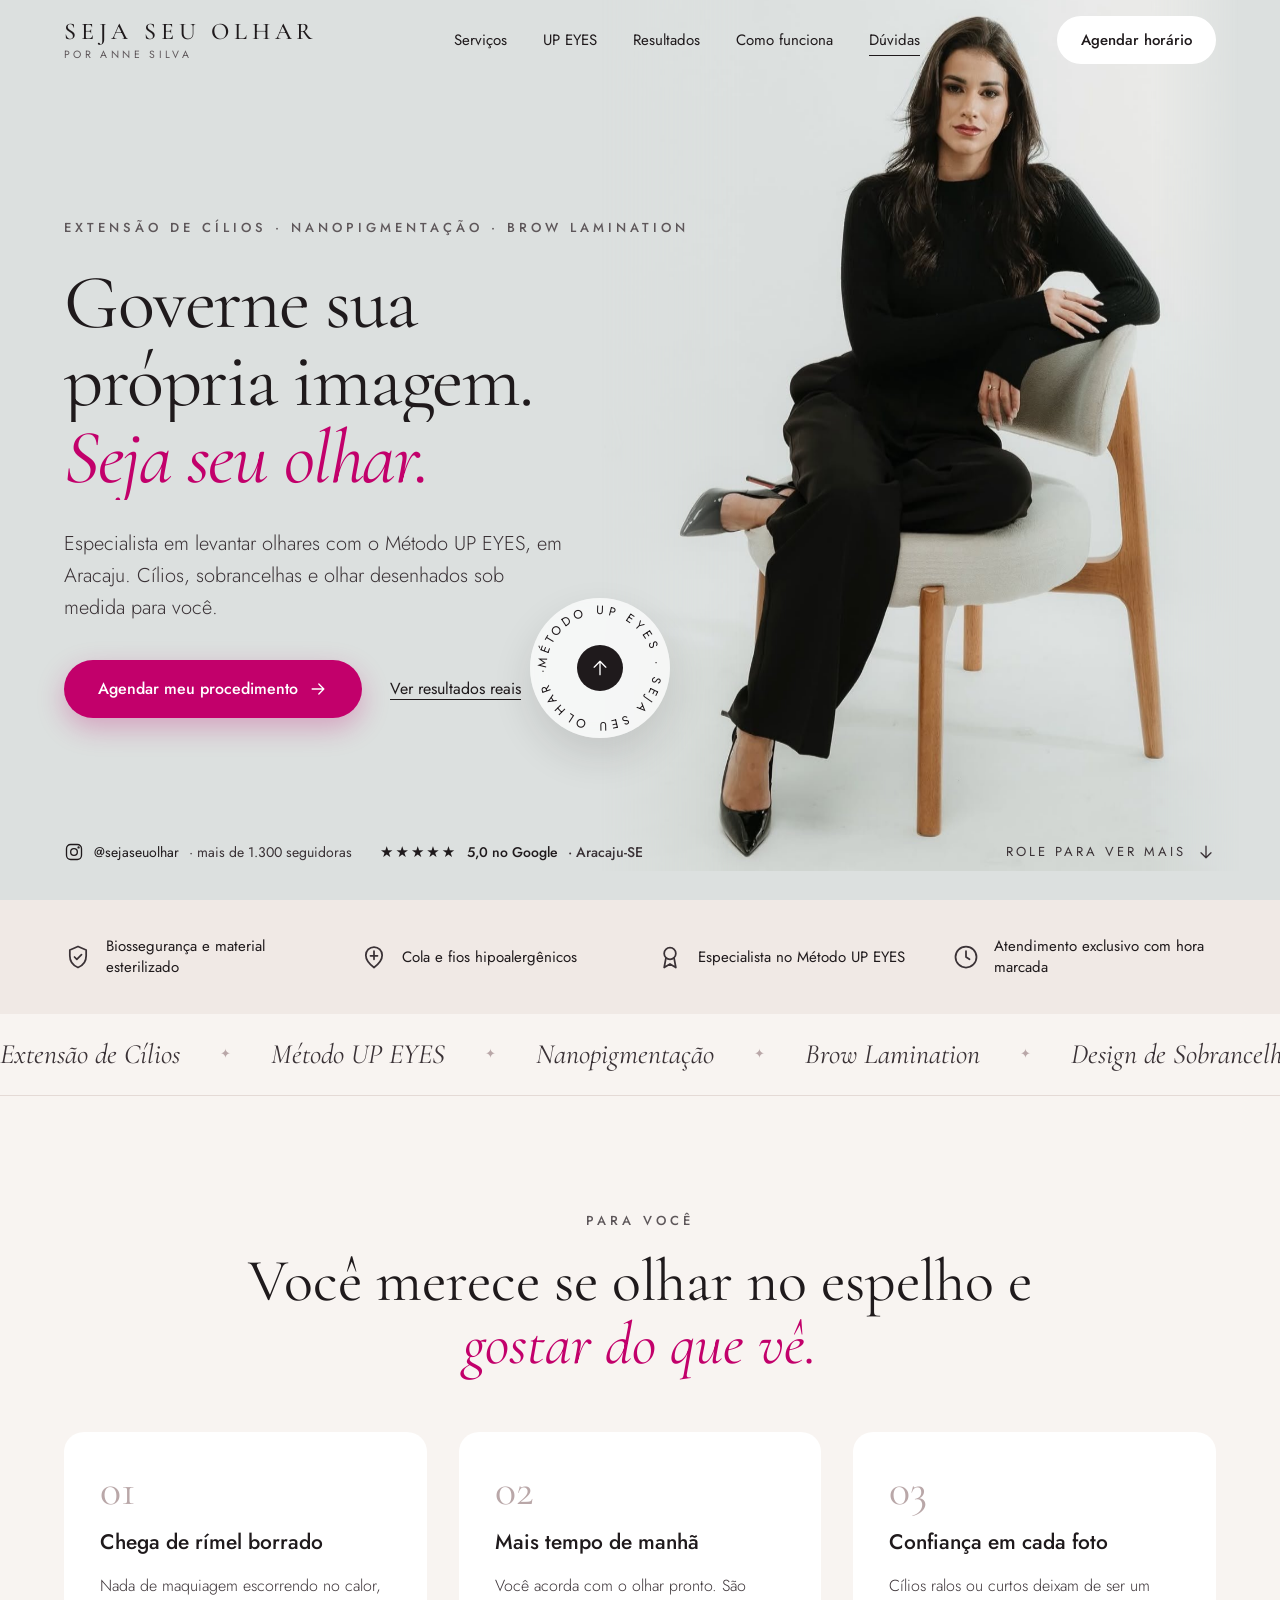
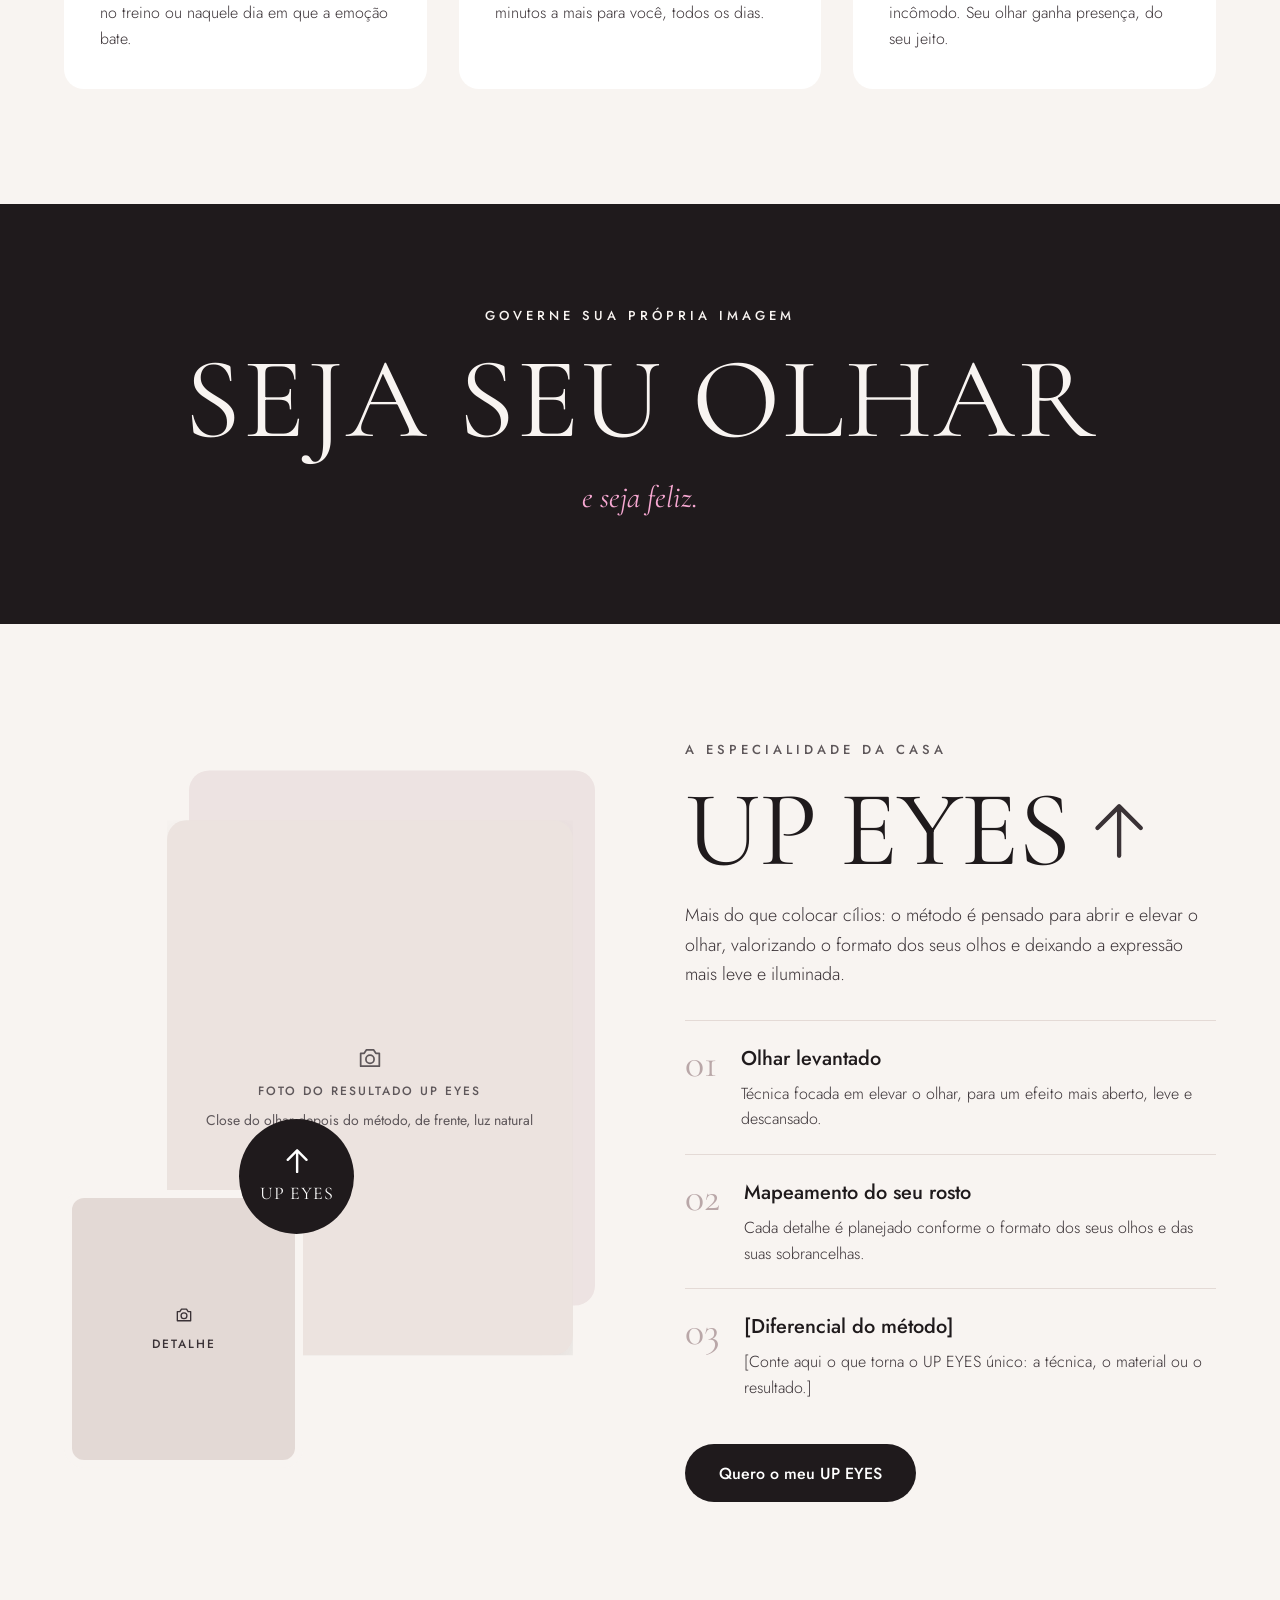
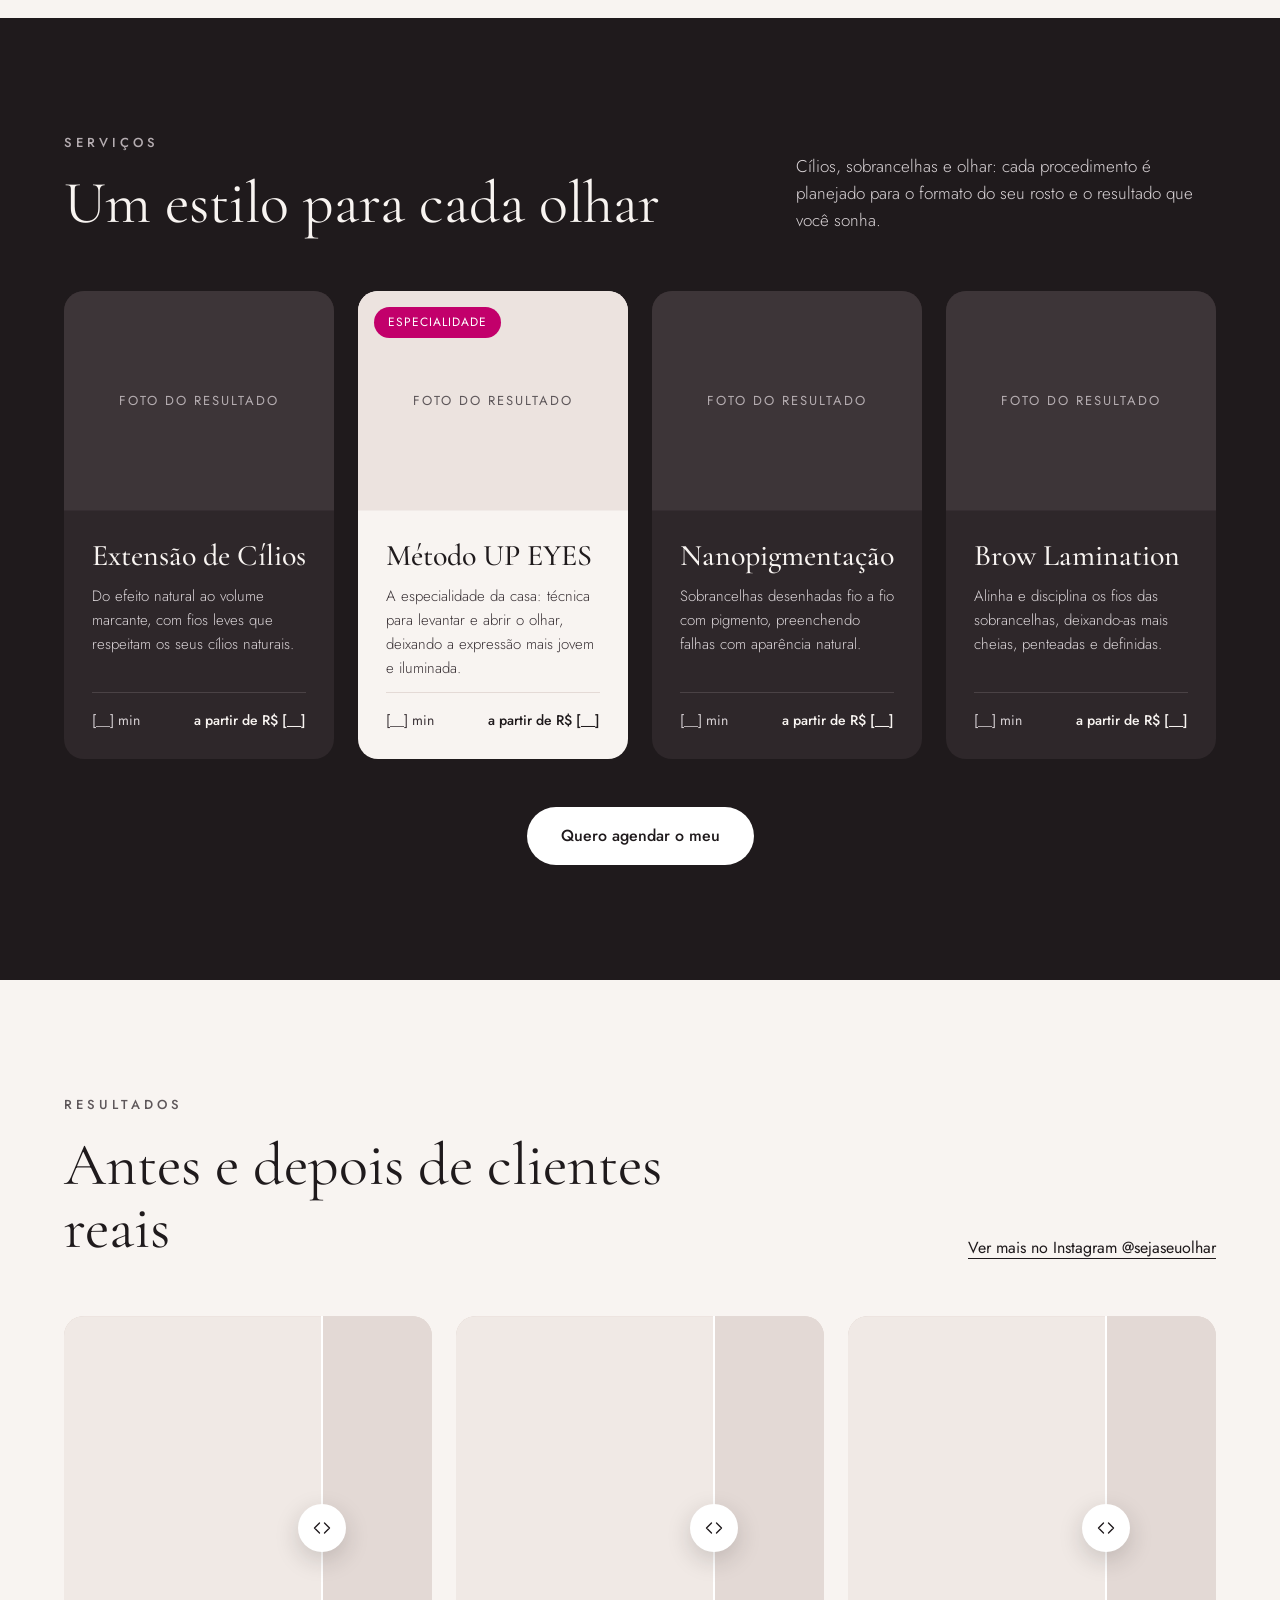
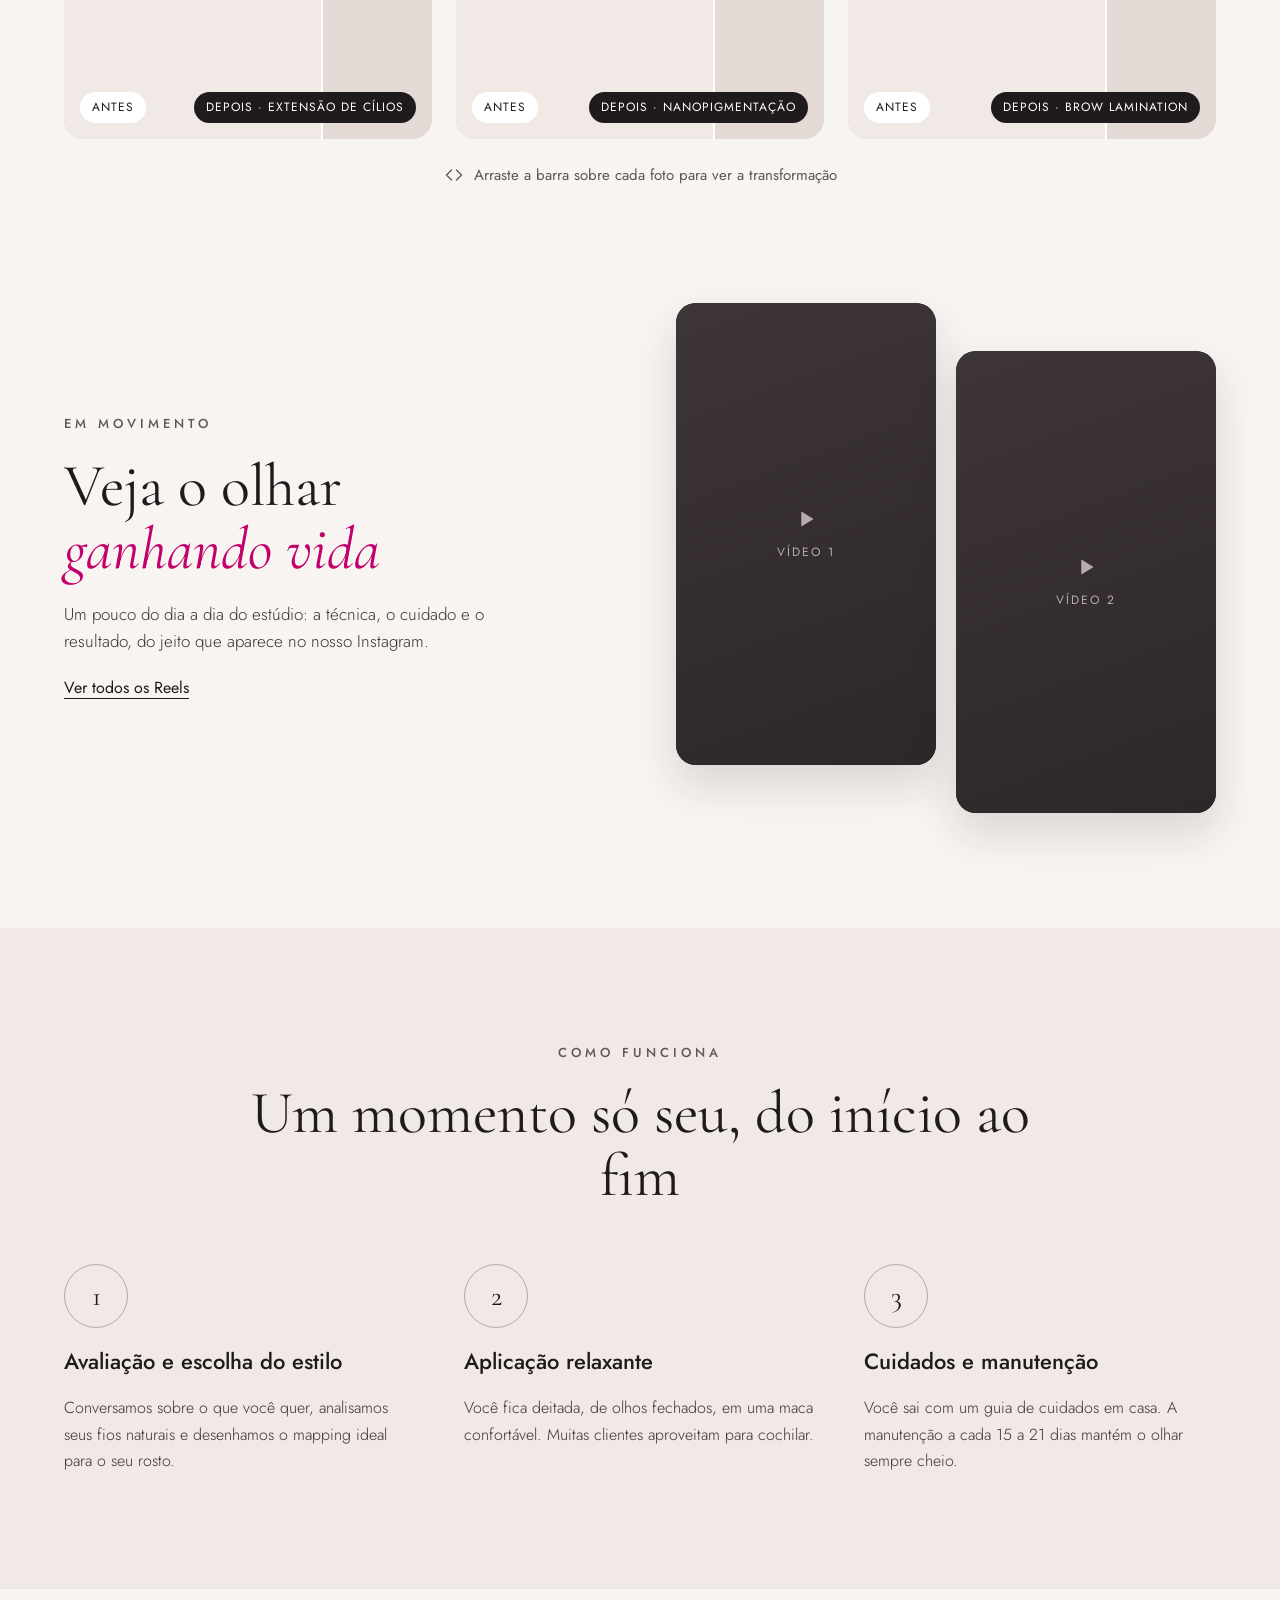
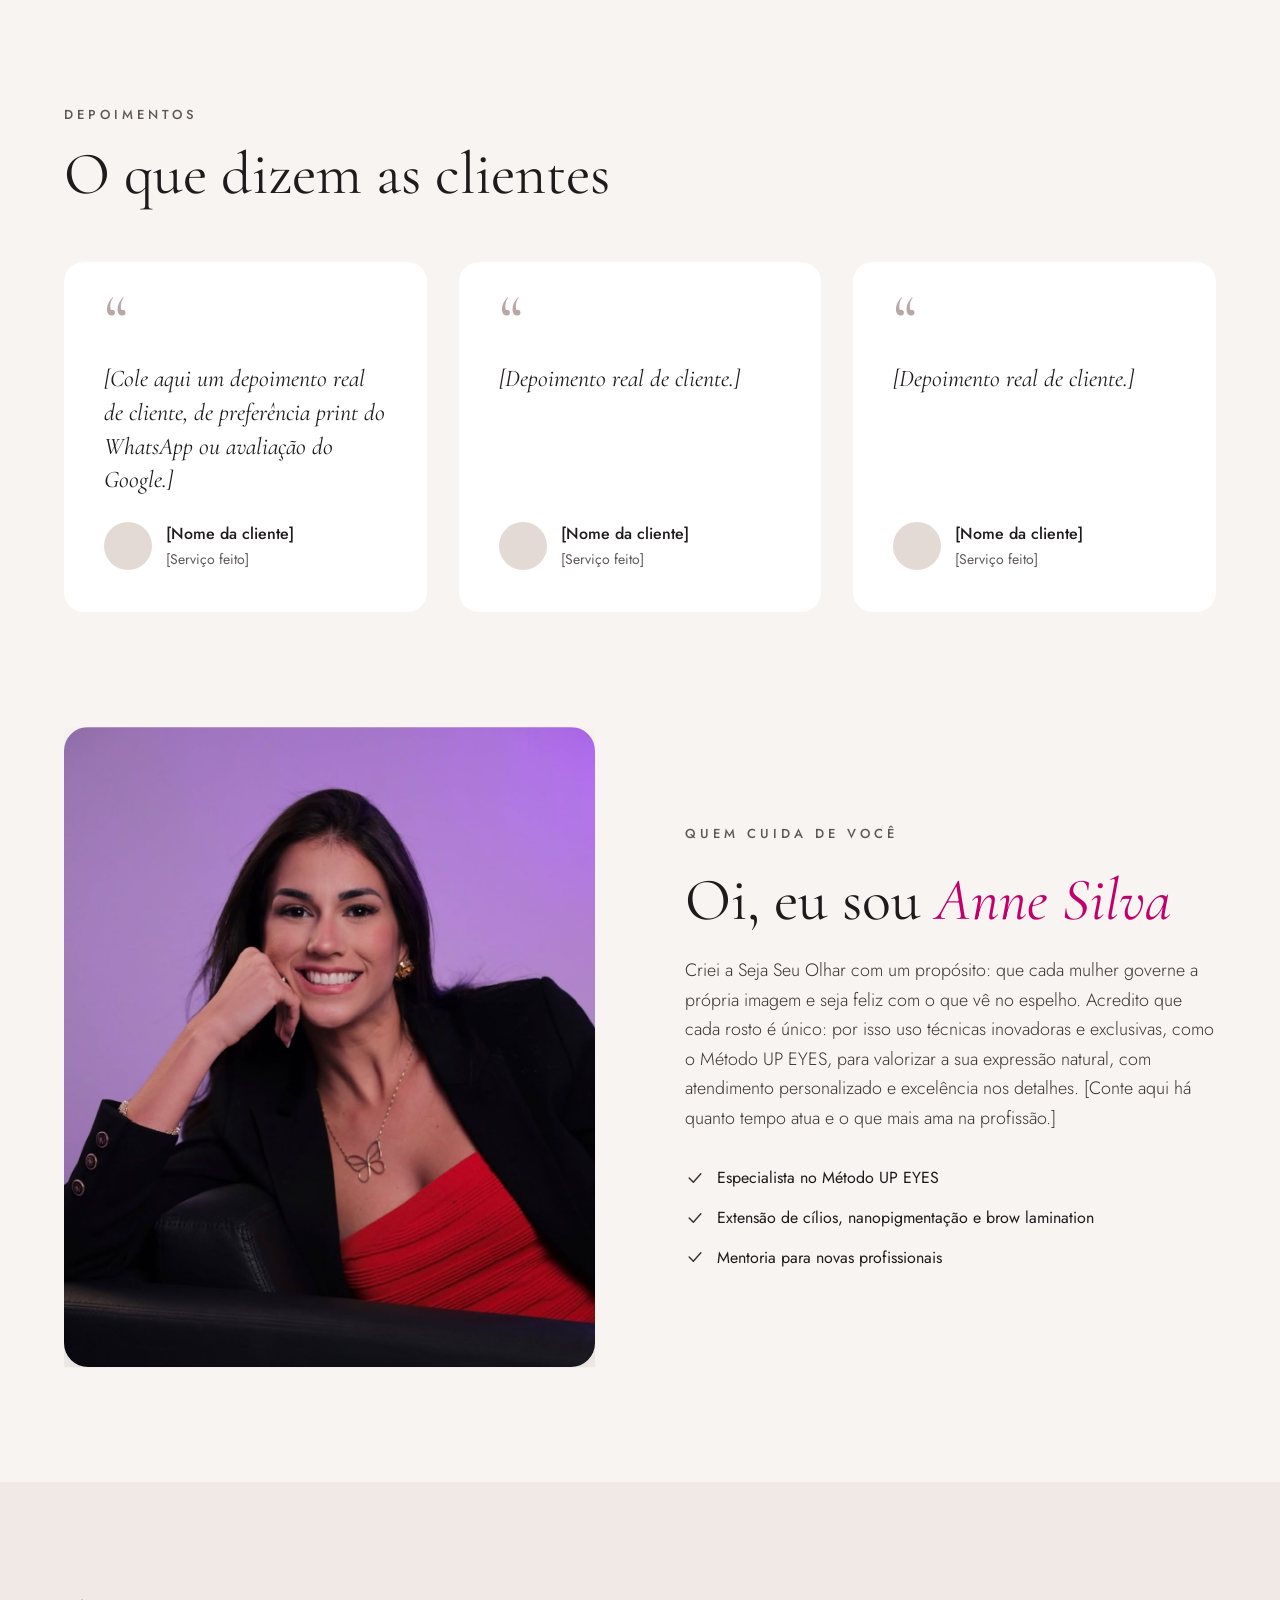
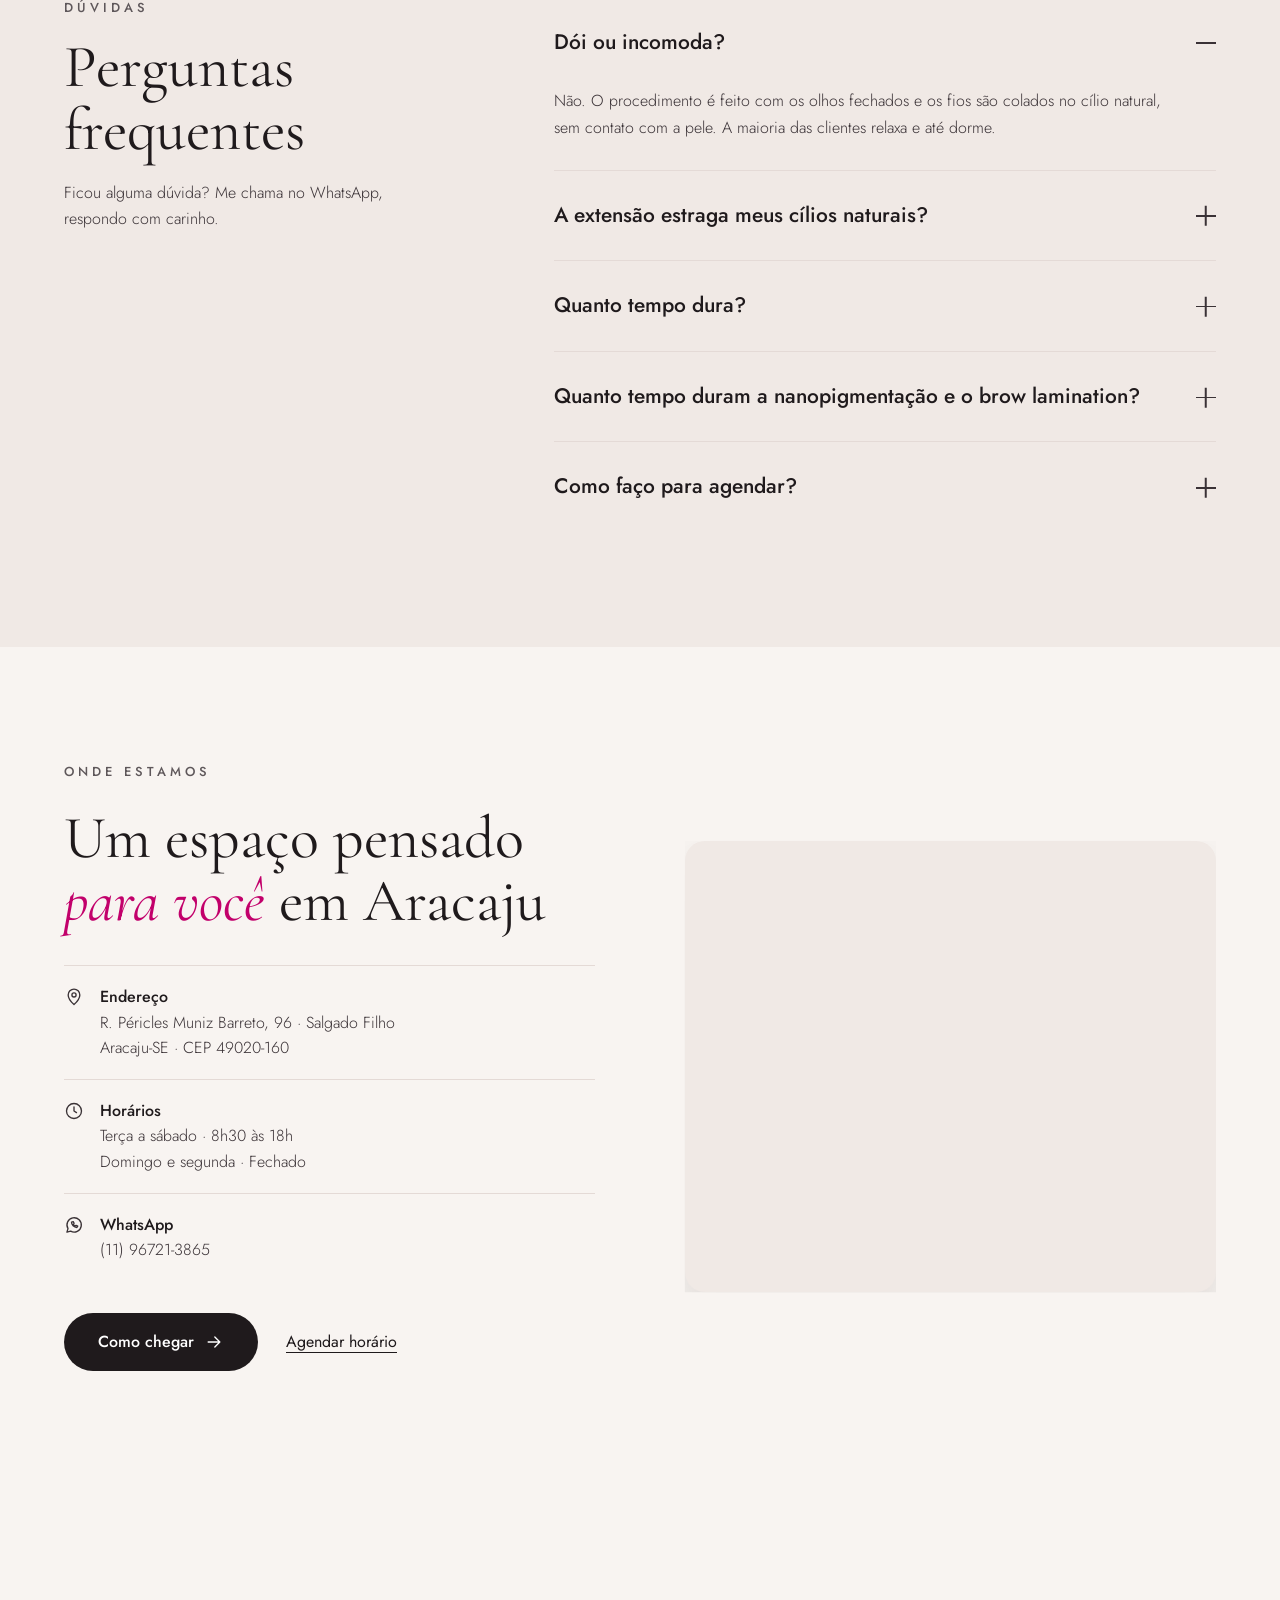
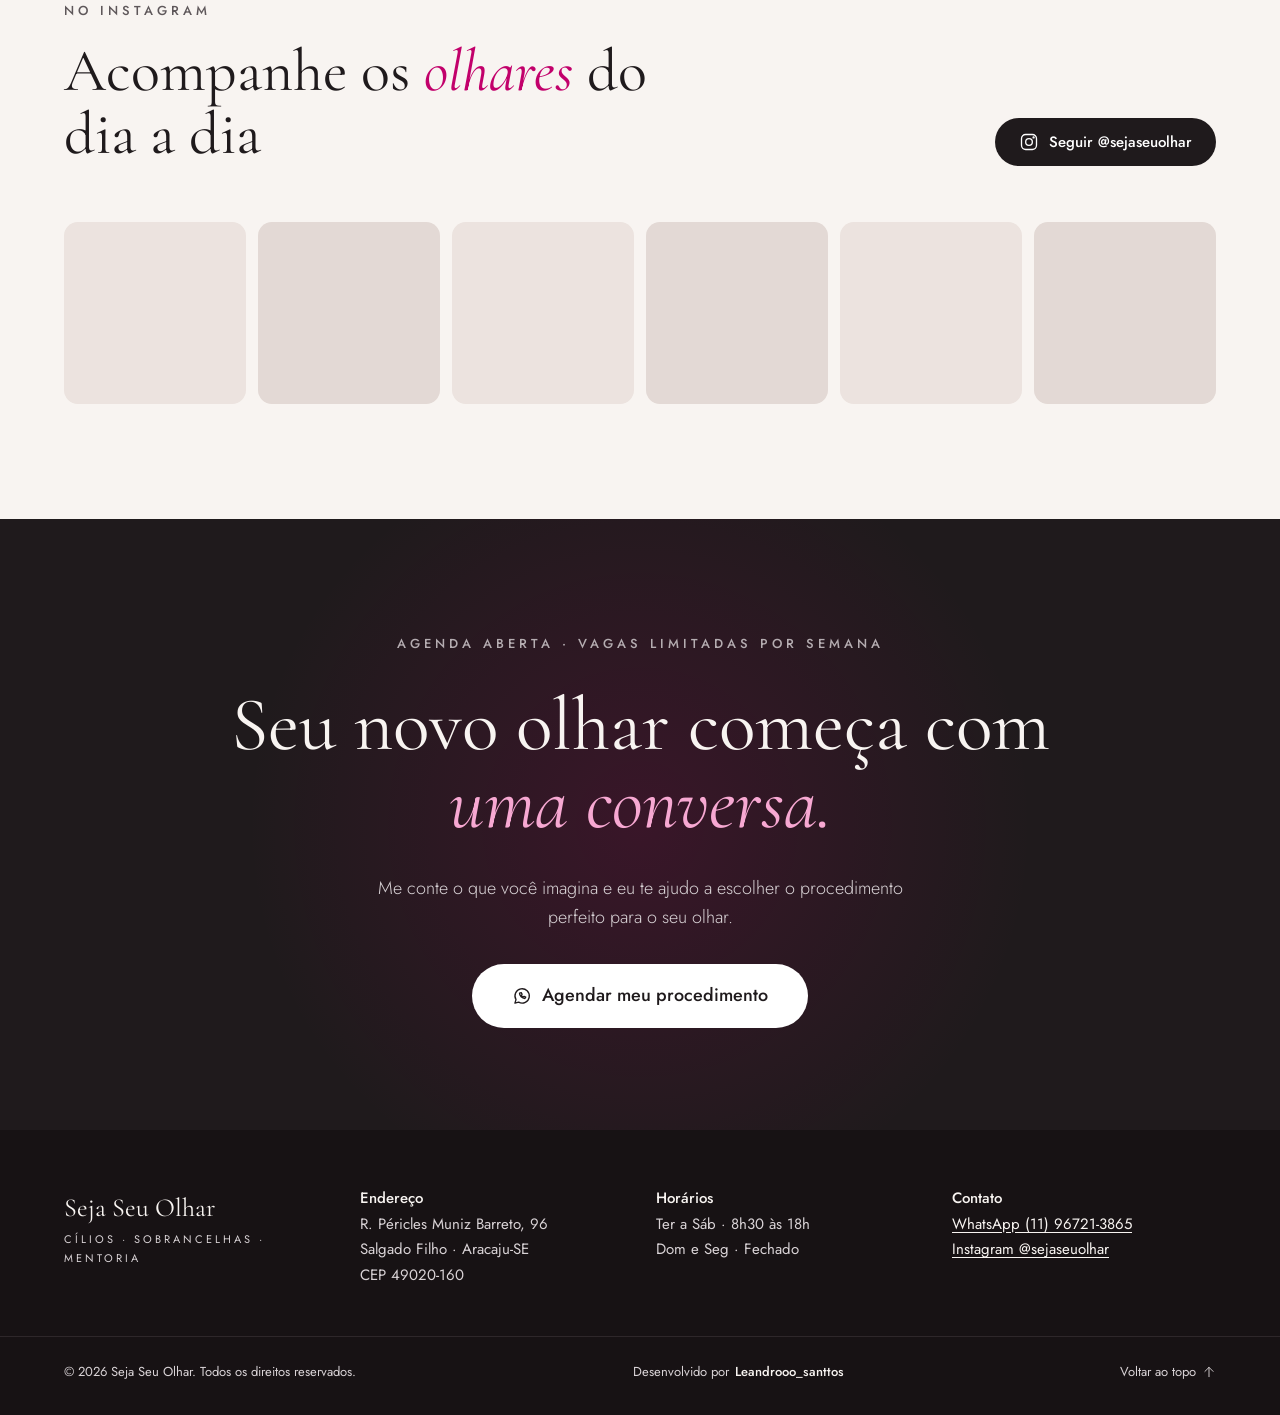
==== index.html @ 84dd2516 "fix(cache): versiona CSS e JS para os navegadores baixarem os arquivos novos" ====
<!doctype html>
<html lang="pt-BR" class="no-js">
<head>
  <meta charset="utf-8">
  <meta name="viewport" content="width=device-width, initial-scale=1">
  <title>Seja Seu Olhar · Extensão de Cílios, Nanopigmentação e Brow Lamination em Aracaju</title>
  <meta name="description" content="Especialista em realçar o olhar em Aracaju-SE: extensão de cílios, nanopigmentação, design de sobrancelhas e brow lamination com o Método UP EYES. Nota 5,0 no Google. Agende seu horário!">
  <meta name="theme-color" content="#1F1A1C">

  <!-- Compartilhamento (WhatsApp, Instagram, Facebook)
       IMPORTANTE: se o site mudar de endereço (ex.: domínio próprio), troque o endereço
       do site nas 3 linhas marcadas com (URL). Sem o endereço completo a imagem não aparece. -->
  <link rel="canonical" href="https://leandrosanttosdev-tech.github.io/sejaseuolhar/"> <!-- (URL) -->
  <meta property="og:url" content="https://leandrosanttosdev-tech.github.io/sejaseuolhar/"> <!-- (URL) -->
  <meta property="og:image" content="https://leandrosanttosdev-tech.github.io/sejaseuolhar/img/compartilhar.jpg"> <!-- (URL) -->
  <meta property="og:type" content="website">
  <meta property="og:locale" content="pt_BR">
  <meta property="og:site_name" content="Seja Seu Olhar">
  <meta property="og:title" content="Seja Seu Olhar · Cílios, Nanopigmentação e Brow Lamination em Aracaju">
  <meta property="og:description" content="Especialista em levantar olhares com o Método UP EYES. Nota 5,0 no Google. Agende pelo WhatsApp.">
  <meta property="og:image:width" content="1200">
  <meta property="og:image:height" content="630">
  <meta property="og:image:type" content="image/jpeg">
  <meta property="og:image:alt" content="Seja Seu Olhar: Governe sua própria imagem. Seja seu olhar.">
  <meta name="twitter:card" content="summary_large_image">

  <link rel="icon" type="image/svg+xml" href="img/favicon.svg">
  <link rel="apple-touch-icon" href="img/icone-celular.png">
  <meta name="apple-mobile-web-app-title" content="Seja Seu Olhar">
  <link rel="preconnect" href="https://fonts.googleapis.com">
  <link rel="preconnect" href="https://fonts.gstatic.com" crossorigin>
  <link href="https://fonts.googleapis.com/css2?family=Cormorant+Garamond:ital,wght@0,400;0,500;1,400;1,500&family=Jost:wght@300;400;500&display=swap" rel="stylesheet">
  <link rel="stylesheet" href="css/style.css?v=2">

  <!-- Dados para o Google (aparece melhor nas buscas) -->
  <script type="application/ld+json">
  {
    "@context": "https://schema.org",
    "@type": "BeautySalon",
    "name": "Seja Seu Olhar",
    "description": "Especialista na arte de realçar a beleza do olhar: nanopigmentação, design de sobrancelhas, extensão de cílios e brow lamination com o Método UP EYES.",
    "image": "img/foto-principal.jpg",
    "telephone": "+55 11 96721-3865",
    "address": {
      "@type": "PostalAddress",
      "streetAddress": "R. Péricles Muniz Barreto, 96 - Salgado Filho",
      "addressLocality": "Aracaju",
      "addressRegion": "SE",
      "postalCode": "49020-160",
      "addressCountry": "BR"
    },
    "openingHoursSpecification": [{
      "@type": "OpeningHoursSpecification",
      "dayOfWeek": ["Tuesday", "Wednesday", "Thursday", "Friday", "Saturday"],
      "opens": "08:30",
      "closes": "18:00"
    }],
    "sameAs": ["https://www.instagram.com/sejaseuolhar/"]
  }
  </script>
</head>
<body>

<!-- Ícones reutilizáveis -->
<svg width="0" height="0" style="position:absolute" aria-hidden="true">
  <symbol id="i-arrow-right" viewBox="0 0 24 24"><path d="M5 12h14M13 6l6 6-6 6"/></symbol>
  <symbol id="i-arrow-down" viewBox="0 0 24 24"><path d="M12 5v14M6 13l6 6 6-6"/></symbol>
  <symbol id="i-arrow-up" viewBox="0 0 24 24"><path d="M12 20V4M5 11l7-7 7 7"/></symbol>
  <symbol id="i-play" viewBox="0 0 24 24"><path d="M8 5.5v13l10.5-6.5z"/></symbol>
  <symbol id="i-sound-off" viewBox="0 0 24 24"><path d="M4 9.5h3.5L12 5.5v13l-4.5-4H4z"/><path d="M16 9.5l5 5M21 9.5l-5 5"/></symbol>
  <symbol id="i-sound-on" viewBox="0 0 24 24"><path d="M4 9.5h3.5L12 5.5v13l-4.5-4H4z"/><path d="M16 9a4.5 4.5 0 0 1 0 6M18.5 6.5a8 8 0 0 1 0 11"/></symbol>
  <symbol id="i-arrows-x" viewBox="0 0 24 24"><path d="M9 6l-6 6 6 6M15 6l6 6-6 6"/></symbol>
  <symbol id="i-menu" viewBox="0 0 24 24"><path d="M4 8h16M4 16h16"/></symbol>
  <symbol id="i-close" viewBox="0 0 24 24"><path d="M6 6l12 12M18 6L6 18"/></symbol>
  <symbol id="i-whats" viewBox="0 0 24 24"><path d="M3.5 20.5l1.3-4.2A8.6 8.6 0 1 1 8 19.4z"/><path d="M9 8.5c0 3.5 3 6.5 6.5 6.5l1-1.6-2-1-1 .8a4.5 4.5 0 0 1-2.2-2.2l.8-1-1-2z"/></symbol>
  <symbol id="i-insta" viewBox="0 0 24 24"><rect x="3" y="3" width="18" height="18" rx="5"/><circle cx="12" cy="12" r="4"/><circle cx="17.5" cy="6.5" r=".6"/></symbol>
  <symbol id="i-shield" viewBox="0 0 24 24"><path d="M12 3l7 3v5c0 5-3 8.5-7 10-4-1.5-7-5-7-10V6z"/><path d="M9 12l2 2 4-4"/></symbol>
  <symbol id="i-drop" viewBox="0 0 24 24"><path d="M12 21c4-3 7-6.5 7-10.5A7 7 0 0 0 5 10.5C5 14.5 8 18 12 21z"/><path d="M12 7v7M9 11h6"/></symbol>
  <symbol id="i-medal" viewBox="0 0 24 24"><circle cx="12" cy="9" r="5"/><path d="M8.5 13l-1.5 8 5-3 5 3-1.5-8"/></symbol>
  <symbol id="i-clock" viewBox="0 0 24 24"><circle cx="12" cy="12" r="9"/><path d="M12 7v5l3 2"/></symbol>
  <symbol id="i-check" viewBox="0 0 24 24"><path d="M5 12l5 5 9-10"/></symbol>
  <symbol id="i-pin" viewBox="0 0 24 24"><path d="M12 21s-7-6.2-7-11.5a7 7 0 0 1 14 0C19 14.8 12 21 12 21z"/><circle cx="12" cy="9.5" r="2.5"/></symbol>
  <symbol id="i-phone" viewBox="0 0 24 24"><path d="M5 4h3.5l1.5 4-2 1.5a11 11 0 0 0 6.5 6.5L16 14l4 1.5V19a2 2 0 0 1-2 2A15 15 0 0 1 3 6a2 2 0 0 1 2-2z"/></symbol>
  <symbol id="i-camera" viewBox="0 0 24 24"><path d="M4 8h3l2-3h6l2 3h3v11H4z"/><circle cx="12" cy="13" r="3.5"/></symbol>
</svg>

<a class="skip-link" href="#conteudo">Pular para o conteúdo</a>

<!-- Abertura: cortina rosa com o nome da marca -->
<div class="intro" id="intro" aria-hidden="true">
  <span class="intro-word"><span>Seja</span></span>
  <span class="intro-word"><span>Seu</span></span>
  <span class="intro-word"><span>Olhar</span></span>
</div>

<!-- Barra de progresso da leitura -->
<div class="progress" id="progress" aria-hidden="true"></div>

<!-- ========== MENU ========== -->
<header class="site-header" id="site-header">
  <div class="container header-inner">
    <a href="#topo" class="brand" aria-label="Seja Seu Olhar, voltar ao topo">
      <span class="logo" aria-hidden="true">
        <span class="logo-name">Seja Seu Olhar</span>
        <span class="logo-by">por Anne Silva</span>
      </span>
    </a>

    <nav class="nav" id="nav" aria-label="Menu principal">
      <a href="#servicos">Serviços</a>
      <a href="#up-eyes">UP EYES</a>
      <a href="#resultados">Resultados</a>
      <a href="#como-funciona">Como funciona</a>
      <a href="#duvidas">Dúvidas</a>
      <a href="https://wa.me/5511967213865?text=Ol%C3%A1%2C%20Anne!%20Vim%20pelo%20site%20e%20quero%20agendar%20um%20hor%C3%A1rio." class="btn btn-dark nav-cta" target="_blank" rel="noopener">Agendar horário</a>
    </nav>

    <a href="https://wa.me/5511967213865?text=Ol%C3%A1%2C%20Anne!%20Vim%20pelo%20site%20e%20quero%20agendar%20um%20hor%C3%A1rio." class="btn btn-white header-cta" target="_blank" rel="noopener">Agendar horário</a>

    <button class="menu-toggle" id="menu-toggle" type="button" aria-label="Abrir menu" aria-expanded="false" aria-controls="nav">
      <svg class="ico"><use href="#i-menu"/></svg>
    </button>
  </div>
</header>

<main id="conteudo">

<!-- ========== TOPO (tela cheia) ========== -->
<section class="hero" id="topo">
  <div class="hero-media" data-parallax="0.18">
    <img class="hero-photo" src="img/foto-principal.jpg" alt="Especialista da Seja Seu Olhar sentada em uma poltrona" width="1211" height="1600" fetchpriority="high">
  </div>
  <div class="hero-scrim" aria-hidden="true"></div>

  <!-- Selo giratório -->
  <a href="#up-eyes" class="spin-badge" aria-label="Conheça o Método UP EYES">
    <svg viewBox="0 0 120 120" aria-hidden="true">
      <defs><path id="circle-path" d="M60,60 m-46,0 a46,46 0 1,1 92,0 a46,46 0 1,1 -92,0"/></defs>
      <text><textPath href="#circle-path">Método UP EYES · Seja seu olhar · </textPath></text>
    </svg>
    <span class="spin-badge-center"><svg class="ico"><use href="#i-arrow-up"/></svg></span>
  </a>

  <div class="container hero-content">
    <span class="eyebrow hero-anim" style="--d:0">Extensão de Cílios · Nanopigmentação · Brow Lamination</span>
    <h1 class="hero-title">
      <span class="line"><span style="--d:1">Governe sua</span></span>
      <span class="line"><span style="--d:2">própria imagem.</span></span>
      <span class="line"><em style="--d:3">Seja seu olhar.</em></span>
    </h1>
    <p class="hero-text hero-anim" style="--d:4">Especialista em levantar olhares com o Método UP EYES, em Aracaju. Cílios, sobrancelhas e olhar desenhados sob medida para você.</p>
    <div class="hero-actions hero-anim" style="--d:5">
      <a href="https://wa.me/5511967213865?text=Ol%C3%A1%2C%20Anne!%20Vim%20pelo%20site%20e%20quero%20agendar%20um%20hor%C3%A1rio." class="btn btn-primary btn-lg btn-shine" target="_blank" rel="noopener">
        Agendar meu procedimento <svg class="ico"><use href="#i-arrow-right"/></svg>
      </a>
      <a href="#resultados" class="link-underline">Ver resultados reais</a>
    </div>
  </div>

  <div class="container hero-footer hero-anim" style="--d:6">
    <div class="hero-proof">
    <a href="https://www.instagram.com/sejaseuolhar/" class="hero-insta" target="_blank" rel="noopener">
      <svg class="ico"><use href="#i-insta"/></svg> @sejaseuolhar <span>· mais de <b class="count" data-to="1300">1.300</b> seguidoras</span>
    </a>
    <a href="https://www.google.com/maps/search/?api=1&amp;query=Seja+Seu+Olhar+Aracaju" class="hero-insta hero-rating" target="_blank" rel="noopener">
      <span class="stars" aria-hidden="true">★★★★★</span> 5,0 no Google <span>· Aracaju-SE</span>
    </a>
    </div>
    <a href="#confianca" class="scroll-hint">Role para ver mais <svg class="ico"><use href="#i-arrow-down"/></svg></a>
  </div>
</section>

<!-- ========== SELOS DE CONFIANÇA ========== -->
<section class="trust" id="confianca">
  <div class="container trust-grid">
    <div class="trust-item"><svg class="ico ico-lg"><use href="#i-shield"/></svg><span>Biossegurança e material esterilizado</span></div>
    <div class="trust-item"><svg class="ico ico-lg"><use href="#i-drop"/></svg><span>Cola e fios hipoalergênicos</span></div>
    <div class="trust-item"><svg class="ico ico-lg"><use href="#i-medal"/></svg><span>Especialista no Método UP EYES</span></div>
    <div class="trust-item"><svg class="ico ico-lg"><use href="#i-clock"/></svg><span>Atendimento exclusivo com hora marcada</span></div>
  </div>
</section>

<!-- ========== FAIXA EM MOVIMENTO ========== -->
<div class="marquee" aria-hidden="true">
  <div class="marquee-track">
    <span>Extensão de Cílios</span><i>✦</i><span>Método UP EYES</span><i>✦</i><span>Nanopigmentação</span><i>✦</i><span>Brow Lamination</span><i>✦</i><span>Design de Sobrancelhas</span><i>✦</i><span>Mentoria</span><i>✦</i>
    <span>Extensão de Cílios</span><i>✦</i><span>Método UP EYES</span><i>✦</i><span>Nanopigmentação</span><i>✦</i><span>Brow Lamination</span><i>✦</i><span>Design de Sobrancelhas</span><i>✦</i><span>Mentoria</span><i>✦</i>
  </div>
</div>

<!-- ========== PARA VOCÊ ========== -->
<section class="section">
  <div class="container">
    <header class="section-head center reveal">
      <span class="eyebrow">Para você</span>
      <h2 class="h2">Você merece se olhar no espelho e <em>gostar do que vê.</em></h2>
    </header>
    <div class="cards-3">
      <article class="card reveal">
        <span class="card-num">01</span>
        <h3>Chega de rímel borrado</h3>
        <p>Nada de maquiagem escorrendo no calor, no treino ou naquele dia em que a emoção bate.</p>
      </article>
      <article class="card reveal">
        <span class="card-num">02</span>
        <h3>Mais tempo de manhã</h3>
        <p>Você acorda com o olhar pronto. São minutos a mais para você, todos os dias.</p>
      </article>
      <article class="card reveal">
        <span class="card-num">03</span>
        <h3>Confiança em cada foto</h3>
        <p>Cílios ralos ou curtos deixam de ser um incômodo. Seu olhar ganha presença, do seu jeito.</p>
      </article>
    </div>
    <p class="swipe-hint" aria-hidden="true">Deslize para ver mais <svg class="ico"><use href="#i-arrow-right"/></svg></p>
  </div>
</section>

<!-- ========== FAIXA ROSA ========== -->
<section class="band">
  <div class="container reveal">
    <span class="band-eyebrow">Governe sua própria imagem</span>
    <p class="band-title">Seja seu olhar</p>
    <span class="band-sub">e seja feliz.</span>
  </div>
</section>

<!-- ========== MÉTODO UP EYES ========== -->
<section class="section" id="up-eyes">
  <div class="container upeyes">
    <div class="collage reveal">
      <div class="collage-back" aria-hidden="true" data-parallax="-0.06"></div>
      <!-- FOTO: troque a div abaixo por <img src="img/up-eyes-principal.jpg" alt="..." class="collage-main img-reveal" loading="lazy"> -->
      <div class="collage-main placeholder img-reveal">
        <svg class="ico ico-lg"><use href="#i-camera"/></svg>
        <strong>Foto do resultado UP EYES</strong>
        <span>Close do olhar depois do método, de frente, luz natural</span>
      </div>
      <!-- FOTO: troque a div abaixo por <img src="img/up-eyes-detalhe.jpg" alt="..." class="collage-small img-reveal" loading="lazy" data-parallax="0.08"> -->
      <div class="collage-small placeholder placeholder-dark img-reveal" style="--delay:.25s" data-parallax="0.08">
        <svg class="ico"><use href="#i-camera"/></svg>
        <strong>Detalhe</strong>
      </div>
      <div class="collage-badge" aria-hidden="true">
        <svg class="ico"><use href="#i-arrow-up"/></svg>
        <span>UP EYES</span>
      </div>
    </div>

    <div class="upeyes-text reveal">
      <span class="eyebrow">A especialidade da casa</span>
      <div class="upeyes-title">
        <h2>UP EYES</h2>
        <svg class="ico"><use href="#i-arrow-up"/></svg>
      </div>
      <p class="lead">Mais do que colocar cílios: o método é pensado para abrir e elevar o olhar, valorizando o formato dos seus olhos e deixando a expressão mais leve e iluminada.</p>
      <ol class="points">
        <li><span class="points-num">01</span><div><strong>Olhar levantado</strong><p>Técnica focada em elevar o olhar, para um efeito mais aberto, leve e descansado.</p></div></li>
        <li><span class="points-num">02</span><div><strong>Mapeamento do seu rosto</strong><p>Cada detalhe é planejado conforme o formato dos seus olhos e das suas sobrancelhas.</p></div></li>
        <li><span class="points-num">03</span><div><strong>[Diferencial do método]</strong><p>[Conte aqui o que torna o UP EYES único: a técnica, o material ou o resultado.]</p></div></li>
      </ol>
      <a href="https://wa.me/5511967213865?text=Ol%C3%A1%2C%20Anne!%20Vim%20pelo%20site%20e%20quero%20agendar%20o%20M%C3%A9todo%20UP%20EYES." class="btn btn-dark btn-lg" target="_blank" rel="noopener">Quero o meu UP EYES</a>
    </div>
  </div>
</section>

<!-- ========== SERVIÇOS ========== -->
<section class="section section-dark" id="servicos">
  <div class="container">
    <header class="section-head split reveal">
      <div>
        <span class="eyebrow eyebrow-light">Serviços</span>
        <h2 class="h2">Um estilo para cada olhar</h2>
      </div>
      <p>Cílios, sobrancelhas e olhar: cada procedimento é planejado para o formato do seu rosto e o resultado que você sonha.</p>
    </header>

    <div class="services">
      <article class="service reveal">
        <!-- FOTO: troque por <img src="img/servico-cilios.jpg" alt="Extensão de cílios" class="service-img" loading="lazy"> (dentro da div service-media) -->
        <div class="service-media img-reveal"><div class="service-img placeholder placeholder-dark">Foto do resultado</div></div>
        <div class="service-body">
          <h3>Extensão de Cílios</h3>
          <p>Do efeito natural ao volume marcante, com fios leves que respeitam os seus cílios naturais.</p>
          <div class="service-meta"><span>[__] min</span><strong>a partir de R$ [__]</strong></div>
        </div>
      </article>

      <article class="service service-featured reveal">
        <span class="tag">Especialidade</span>
        <!-- FOTO: troque por <img src="img/servico-up-eyes.jpg" alt="Método UP EYES" class="service-img" loading="lazy"> (dentro da div service-media) -->
        <div class="service-media img-reveal"><div class="service-img placeholder">Foto do resultado</div></div>
        <div class="service-body">
          <h3>Método UP EYES</h3>
          <p>A especialidade da casa: técnica para levantar e abrir o olhar, deixando a expressão mais jovem e iluminada.</p>
          <div class="service-meta"><span>[__] min</span><strong>a partir de R$ [__]</strong></div>
        </div>
      </article>

      <article class="service reveal">
        <!-- FOTO: troque por <img src="img/servico-nanopigmentacao.jpg" alt="Nanopigmentação" class="service-img" loading="lazy"> (dentro da div service-media) -->
        <div class="service-media img-reveal"><div class="service-img placeholder placeholder-dark">Foto do resultado</div></div>
        <div class="service-body">
          <h3>Nanopigmentação</h3>
          <p>Sobrancelhas desenhadas fio a fio com pigmento, preenchendo falhas com aparência natural.</p>
          <div class="service-meta"><span>[__] min</span><strong>a partir de R$ [__]</strong></div>
        </div>
      </article>

      <article class="service reveal">
        <!-- FOTO: troque por <img src="img/servico-brow-lamination.jpg" alt="Brow lamination" class="service-img" loading="lazy"> (dentro da div service-media) -->
        <div class="service-media img-reveal"><div class="service-img placeholder placeholder-dark">Foto do resultado</div></div>
        <div class="service-body">
          <h3>Brow Lamination</h3>
          <p>Alinha e disciplina os fios das sobrancelhas, deixando-as mais cheias, penteadas e definidas.</p>
          <div class="service-meta"><span>[__] min</span><strong>a partir de R$ [__]</strong></div>
        </div>
      </article>
    </div>
    <p class="swipe-hint" aria-hidden="true">Deslize para ver mais <svg class="ico"><use href="#i-arrow-right"/></svg></p>

    <div class="center-row">
      <a href="https://wa.me/5511967213865?text=Ol%C3%A1%2C%20Anne!%20Vim%20pelo%20site%20e%20quero%20agendar%20um%20hor%C3%A1rio." class="btn btn-white btn-lg" target="_blank" rel="noopener">Quero agendar o meu</a>
    </div>
  </div>
</section>

<!-- ========== ANTES E DEPOIS ========== -->
<section class="section" id="resultados">
  <div class="container">
    <header class="section-head split reveal">
      <div>
        <span class="eyebrow">Resultados</span>
        <h2 class="h2">Antes e depois de clientes reais</h2>
      </div>
      <a href="https://www.instagram.com/sejaseuolhar/" class="link-underline" target="_blank" rel="noopener">Ver mais no Instagram @sejaseuolhar</a>
    </header>

    <!--
      Cada comparação usa duas fotos com o MESMO enquadramento.
      Para colocar as fotos, troque as divs .ba-placeholder por:
        <img src="img/antes-cilios.jpg"  alt="Antes" class="ba-img">   (dentro de .ba-before)
        <img src="img/depois-cilios.jpg" alt="Depois" class="ba-img">  (dentro de .ba-after)
    -->
    <div class="ba-grid">
      <div class="ba reveal" style="--pos:50%">
        <div class="ba-after"><div class="ba-placeholder ba-ph-after"></div></div>
        <div class="ba-before"><div class="ba-placeholder ba-ph-before"></div></div>
        <span class="ba-label ba-label-before">Antes</span>
        <span class="ba-label ba-label-after">Depois · Extensão de Cílios</span>
        <div class="ba-line" aria-hidden="true"><span class="ba-handle"><svg class="ico"><use href="#i-arrows-x"/></svg></span></div>
        <input class="ba-range" type="range" min="0" max="100" value="50" aria-label="Comparar antes e depois: Extensão de Cílios">
      </div>

      <div class="ba reveal" style="--pos:50%">
        <div class="ba-after"><div class="ba-placeholder ba-ph-after"></div></div>
        <div class="ba-before"><div class="ba-placeholder ba-ph-before"></div></div>
        <span class="ba-label ba-label-before">Antes</span>
        <span class="ba-label ba-label-after">Depois · Nanopigmentação</span>
        <div class="ba-line" aria-hidden="true"><span class="ba-handle"><svg class="ico"><use href="#i-arrows-x"/></svg></span></div>
        <input class="ba-range" type="range" min="0" max="100" value="50" aria-label="Comparar antes e depois: Nanopigmentação">
      </div>

      <div class="ba reveal" style="--pos:50%">
        <div class="ba-after"><div class="ba-placeholder ba-ph-after"></div></div>
        <div class="ba-before"><div class="ba-placeholder ba-ph-before"></div></div>
        <span class="ba-label ba-label-before">Antes</span>
        <span class="ba-label ba-label-after">Depois · Brow Lamination</span>
        <div class="ba-line" aria-hidden="true"><span class="ba-handle"><svg class="ico"><use href="#i-arrows-x"/></svg></span></div>
        <input class="ba-range" type="range" min="0" max="100" value="50" aria-label="Comparar antes e depois: Brow Lamination">
      </div>
    </div>
    <p class="ba-hint"><svg class="ico"><use href="#i-arrows-x"/></svg> Arraste a barra sobre cada foto para ver a transformação</p>
  </div>
</section>

<!-- ========== VÍDEOS (EM MOVIMENTO) ==========
  Coloque os vídeos na pasta video/ com estes nomes: reel-1.mp4 e reel-2.mp4
  (vertical, 720p, 8 a 15 segundos, menos de 4 MB cada).
  Enquanto o arquivo não existir, aparece o espaço reservado.
  Para tirar a seção inteira, apague daqui até o comentário "FIM VÍDEOS".
-->
<section class="section section-tight-top reels-section" id="videos">
  <div class="container reels">
    <header class="reels-text reveal">
      <span class="eyebrow">Em movimento</span>
      <h2 class="h2">Veja o olhar <em>ganhando vida</em></h2>
      <p>Um pouco do dia a dia do estúdio: a técnica, o cuidado e o resultado, do jeito que aparece no nosso Instagram.</p>
      <a href="https://www.instagram.com/sejaseuolhar/reels/" class="link-underline" target="_blank" rel="noopener">Ver todos os Reels</a>
    </header>
    <div class="reels-grid">
      <figure class="reel reveal">
        <video muted loop playsinline preload="none" data-src="video/reel-1.mp4" aria-label="Vídeo: resultado de extensão de cílios"></video>
        <div class="reel-ph" aria-hidden="true"><svg class="ico ico-lg"><use href="#i-play"/></svg><span>Vídeo 1</span></div>
        <button class="reel-btn" type="button" aria-label="Ligar o som"><svg class="ico"><use href="#i-sound-off"/></svg></button>
      </figure>
      <figure class="reel reveal">
        <video muted loop playsinline preload="none" data-src="video/reel-2.mp4" aria-label="Vídeo: Método UP EYES"></video>
        <div class="reel-ph" aria-hidden="true"><svg class="ico ico-lg"><use href="#i-play"/></svg><span>Vídeo 2</span></div>
        <button class="reel-btn" type="button" aria-label="Ligar o som"><svg class="ico"><use href="#i-sound-off"/></svg></button>
      </figure>
    </div>
  </div>
</section>
<!-- FIM VÍDEOS -->

<!-- ========== COMO FUNCIONA ========== -->
<section class="section section-soft" id="como-funciona">
  <div class="container">
    <header class="section-head center reveal">
      <span class="eyebrow">Como funciona</span>
      <h2 class="h2">Um momento só seu, do início ao fim</h2>
    </header>
    <ol class="steps">
      <li class="reveal"><span class="step-num">1</span><h3>Avaliação e escolha do estilo</h3><p>Conversamos sobre o que você quer, analisamos seus fios naturais e desenhamos o mapping ideal para o seu rosto.</p></li>
      <li class="reveal"><span class="step-num">2</span><h3>Aplicação relaxante</h3><p>Você fica deitada, de olhos fechados, em uma maca confortável. Muitas clientes aproveitam para cochilar.</p></li>
      <li class="reveal"><span class="step-num">3</span><h3>Cuidados e manutenção</h3><p>Você sai com um guia de cuidados em casa. A manutenção a cada 15 a 21 dias mantém o olhar sempre cheio.</p></li>
    </ol>
  </div>
</section>

<!-- ========== DEPOIMENTOS ========== -->
<section class="section">
  <div class="container">
    <header class="section-head reveal">
      <span class="eyebrow">Depoimentos</span>
      <h2 class="h2">O que dizem as clientes</h2>
    </header>
    <div class="cards-3">
      <figure class="quote reveal">
        <span class="quote-mark" aria-hidden="true">“</span>
        <blockquote>[Cole aqui um depoimento real de cliente, de preferência print do WhatsApp ou avaliação do Google.]</blockquote>
        <figcaption><span class="avatar"></span><span><strong>[Nome da cliente]</strong><small>[Serviço feito]</small></span></figcaption>
      </figure>
      <figure class="quote reveal">
        <span class="quote-mark" aria-hidden="true">“</span>
        <blockquote>[Depoimento real de cliente.]</blockquote>
        <figcaption><span class="avatar"></span><span><strong>[Nome da cliente]</strong><small>[Serviço feito]</small></span></figcaption>
      </figure>
      <figure class="quote reveal">
        <span class="quote-mark" aria-hidden="true">“</span>
        <blockquote>[Depoimento real de cliente.]</blockquote>
        <figcaption><span class="avatar"></span><span><strong>[Nome da cliente]</strong><small>[Serviço feito]</small></span></figcaption>
      </figure>
    </div>
    <p class="swipe-hint" aria-hidden="true">Deslize para ver mais <svg class="ico"><use href="#i-arrow-right"/></svg></p>
  </div>
</section>

<!-- ========== SOBRE ========== -->
<section class="section section-tight-top">
  <div class="container about">
    <div class="about-media img-reveal">
      <img src="img/sobre-anne-silva.jpg" alt="Anne Silva, especialista da Seja Seu Olhar, sorrindo" class="about-img" width="1200" height="1600" loading="lazy">
    </div>
    <div class="about-text reveal">
      <span class="eyebrow">Quem cuida de você</span>
      <h2 class="h2">Oi, eu sou <em>Anne Silva</em></h2>
      <p class="lead">Criei a Seja Seu Olhar com um propósito: que cada mulher governe a própria imagem e seja feliz com o que vê no espelho. Acredito que cada rosto é único: por isso uso técnicas inovadoras e exclusivas, como o Método UP EYES, para valorizar a sua expressão natural, com atendimento personalizado e excelência nos detalhes. [Conte aqui há quanto tempo atua e o que mais ama na profissão.]</p>
      <ul class="checks">
        <li><svg class="ico"><use href="#i-check"/></svg>Especialista no Método UP EYES</li>
        <li><svg class="ico"><use href="#i-check"/></svg>Extensão de cílios, nanopigmentação e brow lamination</li>
        <li><svg class="ico"><use href="#i-check"/></svg>Mentoria para novas profissionais</li>
      </ul>
    </div>
  </div>
</section>

<!-- ========== DÚVIDAS ========== -->
<section class="section section-soft" id="duvidas">
  <div class="container faq-wrap">
    <header class="faq-head reveal">
      <span class="eyebrow">Dúvidas</span>
      <h2 class="h2">Perguntas frequentes</h2>
      <p>Ficou alguma dúvida? Me chama no WhatsApp, respondo com carinho.</p>
    </header>
    <div class="faq" id="faq">
      <details open>
        <summary>Dói ou incomoda? <span class="faq-icon" aria-hidden="true"></span></summary>
        <div class="faq-body"><p>Não. O procedimento é feito com os olhos fechados e os fios são colados no cílio natural, sem contato com a pele. A maioria das clientes relaxa e até dorme.</p></div>
      </details>
      <details>
        <summary>A extensão estraga meus cílios naturais? <span class="faq-icon" aria-hidden="true"></span></summary>
        <div class="faq-body"><p>Quando a espessura e o peso do fio são escolhidos para o seu tipo de cílio e a manutenção é feita em dia, seus fios naturais seguem o ciclo normal de crescimento.</p></div>
      </details>
      <details>
        <summary>Quanto tempo dura? <span class="faq-icon" aria-hidden="true"></span></summary>
        <div class="faq-body"><p>Os fios caem junto com os seus cílios naturais. Com manutenção a cada 15 a 21 dias, o olhar se mantém sempre preenchido.</p></div>
      </details>
      <details>
        <summary>Quanto tempo duram a nanopigmentação e o brow lamination? <span class="faq-icon" aria-hidden="true"></span></summary>
        <div class="faq-body"><p>O brow lamination costuma durar de 6 a 8 semanas. A nanopigmentação dura bem mais tempo, variando conforme o tipo de pele e os cuidados. Na avaliação eu explico tudo para o seu caso.</p></div>
      </details>
      <details>
        <summary>Como faço para agendar? <span class="faq-icon" aria-hidden="true"></span></summary>
        <div class="faq-body"><p>É só clicar em qualquer botão "Agendar" desta página: abre uma conversa comigo no WhatsApp, com a mensagem já pronta. Atendo de terça a sábado, das 8h30 às 18h.</p></div>
      </details>
    </div>
  </div>
</section>

<!-- ========== ONDE ESTAMOS ========== -->
<section class="section" id="onde-estamos">
  <div class="container location">
    <div class="location-text reveal">
      <span class="eyebrow">Onde estamos</span>
      <h2 class="h2">Um espaço pensado <em>para você</em> em Aracaju</h2>
      <ul class="location-list">
        <li><svg class="ico"><use href="#i-pin"/></svg><span><strong>Endereço</strong>R. Péricles Muniz Barreto, 96 · Salgado Filho<br>Aracaju-SE · CEP 49020-160</span></li>
        <li><svg class="ico"><use href="#i-clock"/></svg><span><strong>Horários</strong>Terça a sábado · 8h30 às 18h<br>Domingo e segunda · Fechado</span></li>
        <li><svg class="ico"><use href="#i-whats"/></svg><span><strong>WhatsApp</strong><a href="https://wa.me/5511967213865?text=Ol%C3%A1%2C%20Anne!%20Vim%20pelo%20site%20e%20quero%20agendar%20um%20hor%C3%A1rio." target="_blank" rel="noopener">(11) 96721-3865</a></span></li>
      </ul>
      <div class="location-actions">
        <a href="https://www.google.com/maps/dir/?api=1&amp;destination=R.+P%C3%A9ricles+Muniz+Barreto,+96+-+Salgado+Filho,+Aracaju+-+SE,+49020-160" class="btn btn-dark btn-lg" target="_blank" rel="noopener">Como chegar <svg class="ico"><use href="#i-arrow-right"/></svg></a>
        <a href="https://wa.me/5511967213865?text=Ol%C3%A1%2C%20Anne!%20Vim%20pelo%20site%20e%20quero%20agendar%20um%20hor%C3%A1rio." class="link-underline" target="_blank" rel="noopener">Agendar horário</a>
      </div>
    </div>
    <div class="location-map img-reveal">
      <iframe title="Mapa: Seja Seu Olhar em Aracaju" src="https://www.google.com/maps?q=R.+P%C3%A9ricles+Muniz+Barreto,+96+-+Salgado+Filho,+Aracaju+-+SE,+49020-160&amp;output=embed" loading="lazy" referrerpolicy="no-referrer-when-downgrade"></iframe>
    </div>
  </div>
</section>

<!-- ========== INSTAGRAM ========== -->
<section class="section insta-section" id="instagram">
  <div class="container">
    <header class="section-head split reveal">
      <div>
        <span class="eyebrow">No Instagram</span>
        <h2 class="h2">Acompanhe os <em>olhares</em> do dia a dia</h2>
      </div>
      <a href="https://www.instagram.com/sejaseuolhar/" class="btn btn-dark" target="_blank" rel="noopener">
        <svg class="ico"><use href="#i-insta"/></svg> Seguir @sejaseuolhar
      </a>
    </header>
    <!--
      FOTOS DO INSTAGRAM: troque cada <div class="insta-img placeholder ..."></div> por
      <img src="img/insta-1.jpg" alt="Descrição da foto" class="insta-img" loading="lazy">
      Use fotos quadradas (1080x1080) dos seus melhores posts.
    -->
    <div class="insta-grid">
      <a class="insta-item img-reveal" style="--delay:0s" href="https://www.instagram.com/sejaseuolhar/" target="_blank" rel="noopener" aria-label="Ver post no Instagram"><div class="insta-img placeholder"></div><span class="insta-over"><svg class="ico ico-lg"><use href="#i-insta"/></svg></span></a>
      <a class="insta-item img-reveal" style="--delay:.08s" href="https://www.instagram.com/sejaseuolhar/" target="_blank" rel="noopener" aria-label="Ver post no Instagram"><div class="insta-img placeholder placeholder-dark"></div><span class="insta-over"><svg class="ico ico-lg"><use href="#i-insta"/></svg></span></a>
      <a class="insta-item img-reveal" style="--delay:.16s" href="https://www.instagram.com/sejaseuolhar/" target="_blank" rel="noopener" aria-label="Ver post no Instagram"><div class="insta-img placeholder"></div><span class="insta-over"><svg class="ico ico-lg"><use href="#i-insta"/></svg></span></a>
      <a class="insta-item img-reveal" style="--delay:.24s" href="https://www.instagram.com/sejaseuolhar/" target="_blank" rel="noopener" aria-label="Ver post no Instagram"><div class="insta-img placeholder placeholder-dark"></div><span class="insta-over"><svg class="ico ico-lg"><use href="#i-insta"/></svg></span></a>
      <a class="insta-item img-reveal" style="--delay:.32s" href="https://www.instagram.com/sejaseuolhar/" target="_blank" rel="noopener" aria-label="Ver post no Instagram"><div class="insta-img placeholder"></div><span class="insta-over"><svg class="ico ico-lg"><use href="#i-insta"/></svg></span></a>
      <a class="insta-item img-reveal" style="--delay:.40s" href="https://www.instagram.com/sejaseuolhar/" target="_blank" rel="noopener" aria-label="Ver post no Instagram"><div class="insta-img placeholder placeholder-dark"></div><span class="insta-over"><svg class="ico ico-lg"><use href="#i-insta"/></svg></span></a>
    </div>
  </div>
</section>

<!-- ========== CHAMADA FINAL ========== -->
<section class="final-cta" id="agendar">
  <div class="container reveal">
    <span class="eyebrow eyebrow-light">Agenda aberta · vagas limitadas por semana</span>
    <h2>Seu novo olhar começa com <em>uma conversa.</em></h2>
    <p>Me conte o que você imagina e eu te ajudo a escolher o procedimento perfeito para o seu olhar.</p>
    <a href="https://wa.me/5511967213865?text=Ol%C3%A1%2C%20Anne!%20Vim%20pelo%20site%20e%20quero%20agendar%20um%20hor%C3%A1rio." class="btn btn-white btn-xl" target="_blank" rel="noopener">
      <svg class="ico"><use href="#i-whats"/></svg> Agendar meu procedimento
    </a>
  </div>
</section>

</main>

<!-- ========== RODAPÉ ========== -->
<footer class="site-footer">
  <div class="container footer-grid">
    <div class="footer-brand">
      <span class="footer-name">Seja Seu Olhar</span>
      <span class="footer-tag">Cílios · Sobrancelhas · Mentoria</span>
    </div>
    <div><strong>Endereço</strong><span>R. Péricles Muniz Barreto, 96</span><span>Salgado Filho · Aracaju-SE</span><span>CEP 49020-160</span></div>
    <div><strong>Horários</strong><span>Ter a Sáb · 8h30 às 18h</span><span>Dom e Seg · Fechado</span></div>
    <div>
      <strong>Contato</strong>
      <a href="https://wa.me/5511967213865?text=Ol%C3%A1%2C%20Anne!%20Vim%20pelo%20site%20e%20quero%20agendar%20um%20hor%C3%A1rio." target="_blank" rel="noopener">WhatsApp (11) 96721-3865</a>
      <a href="https://www.instagram.com/sejaseuolhar/" target="_blank" rel="noopener">Instagram @sejaseuolhar</a>
    </div>
  </div>
  <div class="container footer-bottom">
    <span>© <span id="ano">2026</span> Seja Seu Olhar. Todos os direitos reservados.</span>
    <a href="https://www.instagram.com/leandrooo_santtos/" class="credit" target="_blank" rel="noopener">Desenvolvido por <strong>Leandrooo_santtos</strong></a>
    <a href="#topo">Voltar ao topo <svg class="ico"><use href="#i-arrow-up"/></svg></a>
  </div>
</footer>

<!-- Botão flutuante de agendamento (aparece depois do topo) -->
<a href="https://wa.me/5511967213865?text=Ol%C3%A1%2C%20Anne!%20Vim%20pelo%20site%20e%20quero%20agendar%20um%20hor%C3%A1rio." class="floating-cta" id="floating-cta" target="_blank" rel="noopener" aria-hidden="true" tabindex="-1" aria-label="Agendar meu procedimento pelo WhatsApp" title="Agendar pelo WhatsApp">
  <svg class="ico" aria-hidden="true"><use href="#i-whats"/></svg>
</a>

<script src="js/main.js?v=2"></script>
</body>
</html>
---- css/style.css ----
/* =========================================================
   Seja Seu Olhar · Landing page
   Cores e fontes da marca ficam nas variáveis abaixo.
   ========================================================= */
:root {
  --rosa: #C2006B;          /* cor principal (botões, destaques) */
  --rosa-escuro: #9A0055;
  --rosa-claro: #F7A8D2;    /* destaques sobre fundo escuro */
  --rosa-suave: #D98AB5;
  --nude: #EDE3E2;         /* rosado bem claro (fundos de apoio) */
  --nude-escuro: #B9A7A8;  /* números e detalhes discretos */

  --preto: #1F1A1C;
  --preto-2: #2E272A;
  --preto-3: #3D3538;
  --preto-linha: #4A4245;

  --fundo: #F8F4F1;        /* off-white quente */
  --fundo-2: #F0E9E5;      /* rosé bem claro (seções de apoio) */
  --foto-bg: #DCE0DF;       /* mesma cor da parede da foto principal */
  --foto-ph: #ECE3DF;      /* fundo das fotos que ainda faltam */
  --cinza: #E3D9D5;
  --linha: #E4DAD6;

  --texto: #1F1A1C;
  --texto-2: #3A3236;
  --texto-3: #5E575A;
  --texto-claro: #D9D3D6;

  --serif: 'Cormorant Garamond', Georgia, 'Times New Roman', serif;
  --sans: 'Jost', system-ui, -apple-system, 'Segoe UI', sans-serif;

  --container: 1248px;
  --gutter: clamp(20px, 5vw, 96px);
  --radius: 20px;
  --header-h: 108px;
}

/* ---------- Base ---------- */
*, *::before, *::after { box-sizing: border-box; }
html { scroll-behavior: smooth; scroll-padding-top: 96px; -webkit-text-size-adjust: 100%; }
body { margin: 0; background: var(--fundo); color: var(--texto); font-family: var(--sans); font-size: 16px; line-height: 1.6; -webkit-font-smoothing: antialiased; }
img { display: block; max-width: 100%; }
a { color: var(--rosa); }
a:hover { color: var(--rosa-escuro); }
h1, h2, h3, p { margin: 0; }
em { font-style: italic; }
:focus-visible { outline: 2px solid var(--rosa); outline-offset: 3px; border-radius: 6px; }

.container { width: 100%; max-width: calc(var(--container) + var(--gutter) * 2); margin: 0 auto; padding-inline: var(--gutter); }
.ico { width: 20px; height: 20px; flex-shrink: 0; fill: none; stroke: currentColor; stroke-width: 1.6; stroke-linecap: round; stroke-linejoin: round; }
.ico-lg { width: 28px; height: 28px; stroke-width: 1.5; }

.skip-link { position: absolute; left: 16px; top: -60px; z-index: 100; padding: 10px 16px; background: var(--preto); color: #fff; border-radius: 8px; }
.skip-link:focus { top: 16px; color: #fff; }

/* ---------- Botões ---------- */
.btn { display: inline-flex; align-items: center; justify-content: center; gap: 10px; min-height: 48px; padding: 0 24px; border-radius: 999px; font-family: var(--sans); font-size: 15px; font-weight: 500; text-decoration: none; border: 0; cursor: pointer; transition: transform .2s ease, background-color .2s ease, color .2s ease, box-shadow .2s ease; }
.btn:hover { transform: translateY(-2px); }
.btn-lg { min-height: 58px; padding: 0 34px; font-size: 16px; }
.btn-xl { min-height: 64px; padding: 0 40px; font-size: 18px; }
.btn-primary { background: var(--rosa); color: #fff; box-shadow: 0 10px 28px rgba(194, 0, 107, .28); }
.btn-primary:hover { background: var(--rosa-escuro); color: #fff; }
.btn-dark { background: var(--preto); color: #fff; }
.btn-dark:hover { background: #000; color: #fff; }
.btn-white { background: #fff; color: var(--preto); }
.btn-white:hover { background: var(--fundo); color: var(--preto); }

.link-underline { color: var(--texto); font-size: 16px; text-decoration: underline; text-underline-offset: 5px; text-decoration-thickness: 1px; }
.link-underline:hover { color: var(--rosa); }

/* ---------- Tipografia ---------- */
.eyebrow { display: inline-block; font-size: 13px; letter-spacing: 4px; text-transform: uppercase; font-weight: 500; color: var(--texto-3); }
.eyebrow-light { color: #B5ADB1; }
.h2 { font-family: var(--serif); font-weight: 400; font-size: clamp(38px, 5vw, 60px); line-height: 1.05; }
.h2 em { color: var(--rosa); }
.lead { font-size: clamp(16px, 1.4vw, 19px); line-height: 1.65; font-weight: 300; color: var(--texto-2); }

/* ---------- Header ---------- */
.site-header { position: fixed; inset: 0 0 auto 0; z-index: 50; transition: background-color .3s ease, box-shadow .3s ease, padding .3s ease; padding-block: 16px; }
.site-header.is-scrolled { box-shadow: 0 1px 0 var(--linha); padding-block: 8px; }
/* O fundo desfocado fica numa camada separada: se o desfoque ficasse no próprio menu,
   o menu de tela cheia do celular "encolheria" para dentro da barra ao abrir/fechar */
.site-header::before { content: ""; position: absolute; inset: 0; z-index: -1; background: rgba(248, 244, 241, .94); backdrop-filter: blur(10px); -webkit-backdrop-filter: blur(10px); opacity: 0; transition: opacity .3s ease; pointer-events: none; }
.site-header.is-scrolled::before { opacity: 1; }
.header-inner { display: flex; align-items: center; justify-content: space-between; gap: 24px; }
.brand { text-decoration: none; }
.logo { --s: 1; display: flex; flex-direction: column; gap: 6px; color: var(--preto); transition: color .3s ease; }
.brand:hover .logo { color: var(--rosa); }
.logo-name { font-family: var(--serif); font-weight: 500; font-size: calc(24px * var(--s)); line-height: 1; letter-spacing: .2em; text-transform: uppercase; white-space: nowrap; transition: font-size .3s ease; }
.logo-by { font-family: var(--sans); font-size: 10.5px; letter-spacing: .32em; text-transform: uppercase; line-height: 1; color: var(--texto-3); white-space: nowrap; }
.is-scrolled .logo { --s: .88; }
.nav { display: flex; align-items: center; gap: 36px; }
.nav a:not(.btn) { color: var(--texto); text-decoration: none; font-size: 15px; position: relative; }
.nav a:not(.btn)::after { content: ""; position: absolute; left: 0; right: 0; bottom: -4px; height: 1px; background: var(--preto); transform: scaleX(0); transform-origin: left; transition: transform .25s ease; }
.nav a:not(.btn):hover::after, .nav a.is-active::after { transform: scaleX(1); }
.nav-cta { display: none; }
.menu-toggle { display: none; width: 48px; height: 48px; border-radius: 50%; border: 0; background: #fff; color: var(--preto); align-items: center; justify-content: center; cursor: pointer; position: relative; z-index: 60; }

/* ---------- Topo (tela cheia) ---------- */
.hero { position: relative; min-height: max(760px, 100svh); background: var(--foto-bg); overflow: hidden; display: flex; flex-direction: column; justify-content: center; }
.hero-media { position: absolute; top: 0; right: max(40px, calc((100vw - 1440px) / 2 + 40px)); width: min(50vw, 720px); height: 100%; overflow: hidden;
  -webkit-mask-image: linear-gradient(to right, transparent 0%, #000 22%, #000 86%, transparent 100%); mask-image: linear-gradient(to right, transparent 0%, #000 22%, #000 86%, transparent 100%); }
.hero-photo { width: 100%; height: 100%; object-fit: cover; object-position: center top; transform-origin: 60% 30%; }
.hero-scrim { display: none; }
.hero-content { position: relative; padding-top: var(--header-h); padding-bottom: 72px; display: flex; flex-direction: column; gap: 28px; }
.hero-content > * { max-width: 700px; }
.hero-title { font-family: var(--serif); font-weight: 400; font-size: clamp(52px, 6vw, 92px); line-height: .95; letter-spacing: -1.5px; }
.hero-title em { color: var(--rosa); }
.hero-text { font-size: 20px; line-height: 1.6; font-weight: 300; color: var(--texto-2); max-width: 500px; }
.hero-actions { display: flex; align-items: center; flex-wrap: wrap; gap: 28px; padding-top: 8px; }
.hero-footer { position: absolute; left: 0; right: 0; bottom: 36px; display: flex; justify-content: space-between; align-items: center; }
.hero-insta { display: inline-flex; align-items: center; gap: 10px; color: var(--texto); font-size: 14px; text-decoration: none; }
.hero-insta span { color: var(--texto-2); }
.scroll-hint { display: inline-flex; align-items: center; gap: 10px; font-size: 13px; letter-spacing: 3px; text-transform: uppercase; color: var(--texto-2); text-decoration: none; }
.scroll-hint .ico { animation: bob 1.8s ease-in-out infinite; }
@keyframes bob { 50% { transform: translateY(5px); } }

/* ---------- Selos ---------- */
.trust { background: var(--fundo-2); padding-block: 36px; }
.trust-grid { display: grid; grid-template-columns: repeat(4, minmax(0, 1fr)); gap: 32px; }
.trust-item { display: flex; align-items: center; gap: 14px; font-size: 15px; line-height: 1.4; }
.trust-item .ico { color: var(--texto-2); }

/* ---------- Seções ---------- */
.section { padding-block: clamp(72px, 9vw, 128px); }
.section-tight-top { padding-top: 0; }
.section-soft { background: var(--fundo-2); }
.section-dark { background: var(--preto); color: var(--fundo); }
.section-dark .section-head p { color: var(--texto-claro); }
.section-head { display: flex; flex-direction: column; gap: 18px; margin-bottom: 56px; }
.section-head.center { align-items: center; text-align: center; max-width: 820px; margin-inline: auto; }
.section-head.split { flex-direction: row; justify-content: space-between; align-items: flex-end; gap: 48px; }
.section-head.split > div { display: flex; flex-direction: column; gap: 18px; max-width: 640px; }
.section-head.split > p { max-width: 420px; font-size: 17px; font-weight: 300; }
.center-row { display: flex; justify-content: center; margin-top: 48px; }

/* Cards 3 colunas */
.cards-3 { display: grid; grid-template-columns: repeat(3, minmax(0, 1fr)); gap: 32px; }
.card { display: flex; flex-direction: column; gap: 14px; padding: 36px; border-radius: var(--radius); background: #fff; transition: transform .3s ease, box-shadow .3s ease; }
.card:hover { transform: translateY(-4px); box-shadow: 0 18px 40px rgba(31, 26, 28, .08); }
.card-num { font-family: var(--serif); font-size: 44px; line-height: 1; color: var(--nude-escuro); }
.card h3 { font-size: 21px; font-weight: 500; }
.card p { font-size: 16px; line-height: 1.65; color: var(--texto-2); font-weight: 300; }

/* ---------- Faixa rosa ---------- */
.band { background: var(--preto); color: var(--fundo); text-align: center; padding-block: clamp(64px, 8vw, 112px); }
.band .container { display: flex; flex-direction: column; align-items: center; gap: 20px; }
.band-eyebrow { font-size: 13px; letter-spacing: 4px; text-transform: uppercase; font-weight: 500; }
.band-title { font-family: var(--serif); font-weight: 400; font-size: clamp(54px, 9vw, 128px); line-height: .92; letter-spacing: 2px; text-transform: uppercase; }
.band-sub { font-family: var(--serif); font-style: italic; font-size: clamp(24px, 2.4vw, 32px); color: var(--rosa-claro); }

/* ---------- Placeholders de foto (apague quando colocar a imagem) ---------- */
.placeholder { background: var(--foto-ph); color: var(--texto-3); display: flex; flex-direction: column; align-items: center; justify-content: center; gap: 10px; text-align: center; padding: 0 28px; font-size: 14px; line-height: 1.5; }
.placeholder strong { font-size: 12px; font-weight: 500; letter-spacing: 2px; text-transform: uppercase; }
.placeholder-dark { background: var(--cinza); color: var(--texto-2); }
.section-dark .placeholder-dark { background: var(--preto-3); color: #B5ADB1; }

/* ---------- UP EYES ---------- */
.upeyes { display: grid; grid-template-columns: repeat(2, minmax(0, 1fr)); gap: clamp(48px, 7vw, 96px); align-items: center; }
.collage { position: relative; width: 100%; max-width: 576px; aspect-ratio: 576 / 700; }
.collage-back, .collage-main { position: absolute; width: 76.4%; height: 82.9%; border-radius: var(--radius); }
.collage-back { top: 0; right: 0; background: var(--nude); }
.collage-main { top: 3.4%; right: 4.2%; object-fit: cover; box-shadow: 0 24px 48px rgba(31, 26, 28, .12); }
.collage-small { position: absolute; left: 0; bottom: 0; width: 45%; height: 43%; border-radius: var(--radius); border: 8px solid var(--fundo); object-fit: cover; }
.collage-badge { position: absolute; left: 33%; top: 49.7%; width: clamp(84px, 9vw, 120px); aspect-ratio: 1; border-radius: 50%; background: var(--preto); color: #fff; display: flex; flex-direction: column; align-items: center; justify-content: center; gap: 2px; animation: float 5s ease-in-out infinite; }
.collage-badge .ico { width: 28%; height: 28%; stroke-width: 1.8; }
.collage-badge span { font-family: var(--serif); font-size: clamp(14px, 1.4vw, 20px); letter-spacing: 1px; }
@keyframes float { 50% { transform: translateY(-8px); } }
.upeyes-text { display: flex; flex-direction: column; gap: 22px; }
.upeyes-title { display: flex; align-items: center; gap: 12px; }
.upeyes-title h2 { font-family: var(--serif); font-weight: 400; font-size: clamp(64px, 8.4vw, 120px); line-height: .9; letter-spacing: -1px; }
.upeyes-title .ico { width: clamp(48px, 5.8vw, 84px); height: clamp(48px, 5.8vw, 84px); color: var(--texto-2); stroke-width: 1.4; }
.points { list-style: none; margin: 0; padding: 8px 0 0; }
.points li { display: flex; gap: 24px; padding: 22px 0; border-top: 1px solid var(--linha); }
.points-num { font-family: var(--serif); font-size: 40px; line-height: 1; color: var(--nude-escuro); flex-shrink: 0; }
.points strong { display: block; font-size: 20px; font-weight: 500; margin-bottom: 6px; }
.points p { font-size: 16px; line-height: 1.6; color: var(--texto-2); font-weight: 300; }
.upeyes-text .btn { align-self: flex-start; }

/* ---------- Serviços ---------- */
.services { display: grid; grid-template-columns: repeat(4, minmax(0, 1fr)); gap: 24px; }
.service { position: relative; display: flex; flex-direction: column; border-radius: var(--radius); background: var(--preto-2); overflow: hidden; transition: transform .3s ease; }
.service:hover { transform: translateY(-6px); }
.service-img { height: 220px; width: 100%; object-fit: cover; font-size: 13px; letter-spacing: 2px; text-transform: uppercase; }
.service-body { display: flex; flex-direction: column; gap: 12px; padding: 28px; flex-grow: 1; }
.service h3 { font-family: var(--serif); font-weight: 500; font-size: 30px; line-height: 1.1; }
.service p { font-size: 15px; line-height: 1.6; color: var(--texto-claro); font-weight: 300; flex-grow: 1; }
.service-meta { display: flex; justify-content: space-between; gap: 12px; padding-top: 16px; border-top: 1px solid var(--preto-linha); font-size: 14px; color: var(--texto-claro); }
.service-meta strong { color: var(--fundo); font-weight: 500; }
.service-featured { background: var(--fundo); color: var(--texto); }
.service-featured p, .service-featured .service-meta { color: var(--texto-2); }
.service-featured .service-meta { border-top-color: var(--linha); }
.service-featured .service-meta strong { color: var(--texto); }
.tag { position: absolute; top: 16px; left: 16px; z-index: 1; padding: 6px 14px; border-radius: 999px; background: var(--rosa); color: #fff; font-size: 12px; letter-spacing: 1px; text-transform: uppercase; }

/* ---------- Antes e depois ---------- */
.ba-grid { display: grid; grid-template-columns: repeat(3, minmax(0, 1fr)); gap: 24px; }
.ba { --pos: 50%; position: relative; aspect-ratio: 400 / 460; border-radius: var(--radius); overflow: hidden; background: var(--cinza); user-select: none; -webkit-user-select: none; }
.ba-after, .ba-before { position: absolute; inset: 0; }
.ba-before { clip-path: inset(0 calc(100% - var(--pos)) 0 0); }
.ba-img, .ba-placeholder { width: 100%; height: 100%; object-fit: cover; }
.ba-ph-after { background: var(--cinza); }
.ba-ph-before { background: var(--fundo-2); }
.ba-label { position: absolute; bottom: 16px; z-index: 3; padding: 6px 12px; border-radius: 999px; font-size: 12px; letter-spacing: 1px; text-transform: uppercase; pointer-events: none; }
.ba-label-before { left: 16px; background: #fff; color: var(--preto); }
.ba-label-after { right: 16px; background: var(--preto); color: #fff; }
.ba-line { position: absolute; top: 0; bottom: 0; left: var(--pos); width: 2px; margin-left: -1px; background: #fff; z-index: 2; pointer-events: none; }
.ba-handle { position: absolute; top: 50%; left: 50%; width: 48px; height: 48px; margin: -24px 0 0 -24px; border-radius: 50%; background: #fff; box-shadow: 0 8px 24px rgba(31, 26, 28, .18); display: flex; align-items: center; justify-content: center; color: var(--preto); transition: transform .2s ease; }
.ba:hover .ba-handle, .ba.is-dragging .ba-handle { transform: scale(1.1); }
.ba-range { position: absolute; inset: 0; width: 100%; height: 100%; margin: 0; opacity: 0; cursor: ew-resize; z-index: 4; -webkit-appearance: none; appearance: none; }
.ba-range:focus-visible + .ba-line, .ba:focus-within .ba-handle { outline: 2px solid var(--rosa); outline-offset: 2px; }
.ba-hint { display: flex; align-items: center; justify-content: center; gap: 10px; margin-top: 24px; font-size: 15px; color: var(--texto-3); }

/* ---------- Como funciona ---------- */
.steps { list-style: none; margin: 0; padding: 0; display: grid; grid-template-columns: repeat(3, minmax(0, 1fr)); gap: 48px; }
.steps li { display: flex; flex-direction: column; gap: 16px; }
.step-num { width: 64px; height: 64px; border-radius: 50%; border: 1px solid var(--nude-escuro); display: flex; align-items: center; justify-content: center; font-family: var(--serif); font-size: 28px; color: var(--texto); }
.steps h3 { font-size: 22px; font-weight: 500; }
.steps p { font-size: 16px; line-height: 1.65; color: var(--texto-2); font-weight: 300; }

/* ---------- Depoimentos ---------- */
.quote { margin: 0; display: flex; flex-direction: column; gap: 24px; padding: 40px; border-radius: var(--radius); background: #fff; }
.quote-mark { font-family: var(--serif); font-size: 72px; line-height: .5; color: var(--nude-escuro); }
.quote blockquote { margin: 0; font-family: var(--serif); font-size: 24px; line-height: 1.4; font-style: italic; }
.quote figcaption { display: flex; align-items: center; gap: 14px; margin-top: auto; }
.quote figcaption strong { display: block; font-size: 16px; font-weight: 500; }
.quote figcaption small { font-size: 14px; color: var(--texto-3); }
.avatar { width: 48px; height: 48px; border-radius: 50%; background: var(--cinza); flex-shrink: 0; }

/* ---------- Sobre ---------- */
.about { display: grid; grid-template-columns: repeat(2, minmax(0, 1fr)); gap: clamp(48px, 7vw, 96px); align-items: center; }
.about-media { border-radius: 24px; overflow: hidden; box-shadow: 0 24px 48px rgba(31, 26, 28, .12); }
.about-img { height: 640px; width: 100%; object-fit: cover; object-position: 50% 30%; }
.about-text { display: flex; flex-direction: column; gap: 24px; }
.checks { list-style: none; margin: 0; padding: 8px 0 0; display: flex; flex-direction: column; gap: 14px; }
.checks li { display: flex; align-items: center; gap: 12px; }
.checks .ico { color: var(--texto-2); stroke-width: 1.8; }

/* ---------- Dúvidas ---------- */
.faq-wrap { display: grid; grid-template-columns: repeat(12, minmax(0, 1fr)); column-gap: 24px; }
.faq-head { grid-column: span 4; display: flex; flex-direction: column; gap: 18px; }
.faq-head p { color: var(--texto-2); font-weight: 300; }
.faq { grid-column: 6 / span 7; }
.faq details { border-bottom: 1px solid var(--linha); }
.faq details:last-child { border-bottom: 0; }
.faq summary { list-style: none; cursor: pointer; display: flex; justify-content: space-between; align-items: center; gap: 24px; padding: 28px 0; font-size: 21px; font-weight: 500; }
.faq summary::-webkit-details-marker { display: none; }
.faq summary:hover { color: var(--rosa); }
.faq-icon { position: relative; width: 20px; height: 20px; flex-shrink: 0; }
.faq-icon::before, .faq-icon::after { content: ""; position: absolute; left: 0; right: 0; top: 50%; height: 1.5px; background: var(--texto-2); transition: transform .3s ease; }
.faq-icon::after { transform: rotate(90deg); }
.faq details[open] .faq-icon::after { transform: rotate(0deg); }
.faq-body { overflow: hidden; }
.faq-body p { padding-bottom: 28px; max-width: 620px; font-size: 16px; line-height: 1.7; color: var(--texto-2); font-weight: 300; }

/* ---------- Chamada final ---------- */
.final-cta { background: var(--preto); color: var(--fundo); text-align: center; padding-block: clamp(80px, 9vw, 128px) clamp(72px, 8vw, 112px); }
.final-cta .container { display: flex; flex-direction: column; align-items: center; gap: 32px; }
.final-cta h2 { max-width: 900px; font-family: var(--serif); font-weight: 400; font-size: clamp(44px, 6vw, 76px); line-height: 1.02; }
.final-cta h2 em { color: var(--rosa-claro); }
.final-cta p { max-width: 560px; font-size: 18px; font-weight: 300; color: var(--texto-claro); }

/* ---------- Rodapé ---------- */
.site-footer { background: #171214; color: var(--texto-claro); font-size: 15px; line-height: 1.7; padding-block: 56px 32px; }
.footer-grid { display: grid; grid-template-columns: repeat(4, minmax(0, 1fr)); gap: 32px; }
.footer-grid > div { display: flex; flex-direction: column; }
.footer-grid strong { color: var(--fundo); font-weight: 500; }
.footer-grid a { color: var(--fundo); text-underline-offset: 3px; }
.footer-grid a:hover { color: #fff; }
.footer-name { font-family: var(--serif); font-size: 26px; color: var(--fundo); }
.footer-tag { font-size: 11px; letter-spacing: 3px; text-transform: uppercase; }
.footer-bottom { display: flex; justify-content: space-between; gap: 16px; flex-wrap: wrap; margin-top: 48px; padding-top: 24px; border-top: 1px solid #2E272A; font-size: 13px; }
.footer-bottom a { display: inline-flex; align-items: center; gap: 6px; color: var(--texto-claro); text-decoration: none; }
.footer-bottom a:hover { color: #fff; }
.footer-bottom .ico { width: 14px; height: 14px; }
.credit strong { font-weight: 500; color: var(--fundo); transition: color .2s ease; }
.credit:hover strong { color: #fff; }

/* ---------- Botão flutuante ---------- */
.floating-cta { position: fixed; right: 24px; bottom: 24px; z-index: 40; display: inline-flex; align-items: center; justify-content: center; width: 60px; height: 60px; border-radius: 50%; background: var(--rosa); color: #fff; text-decoration: none; box-shadow: 0 14px 34px rgba(194, 0, 107, .35); opacity: 0; transform: translateY(20px); pointer-events: none; transition: opacity .3s ease, transform .3s ease, background-color .2s ease; }
.floating-cta .ico { width: 28px; height: 28px; stroke-width: 1.7; }
.floating-cta.is-visible { opacity: 1; transform: none; pointer-events: auto; }
.floating-cta:hover { background: var(--rosa-escuro); color: #fff; }

/* ---------- Animação ao rolar ---------- */
.reveal { opacity: 0; transform: translateY(24px); transition: opacity .8s ease, transform .8s ease; }
.reveal.is-in { opacity: 1; transform: none; }
.no-js .reveal { opacity: 1; transform: none; }

/* =========================================================
   Animações premium (abertura, topo, fotos, faixa, Instagram)
   ========================================================= */
:root { --ease-out: cubic-bezier(.16, 1, .3, 1); --ease-io: cubic-bezier(.77, 0, .18, 1); }

/* Abertura: cortina rosa com o nome, sobe e revela o site */
.intro { position: fixed; inset: 0; z-index: 200; background: var(--fundo); color: var(--rosa); display: flex; flex-direction: column; align-items: center; justify-content: center; font-family: var(--serif); font-size: clamp(40px, 7vw, 96px); line-height: .95; letter-spacing: 6px; text-transform: uppercase; transition: opacity .7s ease, visibility .7s; }
.intro-word { display: block; overflow: hidden; }
.intro-word > span { display: block; transform: translateY(105%); animation: rise .9s var(--ease-out) forwards; }
.intro-word:nth-child(2) > span { animation-delay: .12s; }
.intro-word:nth-child(3) > span { animation-delay: .24s; }
.intro.is-done { opacity: 0; visibility: hidden; }
.no-js .intro { display: none; }
@keyframes rise { to { transform: none; } }

/* Barra de progresso */
.progress { position: fixed; top: 0; left: 0; right: 0; height: 3px; z-index: 70; background: var(--preto); height: 2px; transform-origin: left; transform: scaleX(var(--p, 0)); }

/* Topo: foto com zoom lento + textos subindo linha a linha */
.hero-photo { transform: scale(1.14); transition: transform 2.4s var(--ease-out); }
.is-loaded .hero-photo { transform: scale(1); animation: breathe 18s ease-in-out 2.4s infinite alternate; }
@keyframes breathe { to { transform: scale(1.06); } }
.hero-media { will-change: transform; transform: translate3d(0, var(--py, 0px), 0); }
.hero-title .line { display: block; overflow: hidden; padding-bottom: .06em; }
.hero-title .line > * { display: inline-block; transform: translateY(110%); transition: transform 1.1s var(--ease-out) calc(.25s + var(--d) * .1s); }
.hero-anim { opacity: 0; transform: translateY(20px); transition: opacity 1s ease calc(.3s + var(--d) * .1s), transform 1s var(--ease-out) calc(.3s + var(--d) * .1s); }
.is-loaded .hero-title .line > *, .is-loaded .hero-anim { opacity: 1; transform: none; }
.no-js .hero-title .line > *, .no-js .hero-anim, .no-js .hero-photo { opacity: 1; transform: none; }
.hero-footer.hero-anim { position: absolute; }
.count { font-weight: inherit; }

/* Selo giratório no topo */
.spin-badge { position: absolute; z-index: 2; right: calc(max(40px, (100vw - 1440px) / 2 + 40px) + min(50vw, 720px) - 70px); bottom: 18%; width: 140px; height: 140px; border-radius: 50%; background: rgba(255,255,255,.72); backdrop-filter: blur(8px); -webkit-backdrop-filter: blur(8px); color: var(--preto); display: flex; align-items: center; justify-content: center; text-decoration: none; box-shadow: 0 18px 40px rgba(31,26,28,.12); transition: transform .4s var(--ease-out), background-color .3s; }
.spin-badge:hover { transform: scale(1.08); background: #fff; }
.spin-badge > svg { position: absolute; inset: 0; width: 100%; height: 100%; animation: spin 16s linear infinite; }
.spin-badge text { font-family: var(--sans); font-size: 10.5px; letter-spacing: 3.2px; text-transform: uppercase; fill: currentColor; }
.spin-badge-center { width: 46px; height: 46px; border-radius: 50%; background: var(--preto); color: #fff; display: flex; align-items: center; justify-content: center; }
@keyframes spin { to { transform: rotate(360deg); } }

.btn-shine { position: relative; overflow: hidden; }

/* Faixa em movimento */
.marquee { overflow: hidden; background: var(--fundo); color: var(--texto-2); padding-block: 18px; border-bottom: 1px solid var(--linha); }
.marquee-track { display: flex; align-items: center; gap: 40px; width: max-content; font-family: var(--serif); font-size: clamp(20px, 2.2vw, 28px); font-style: italic; white-space: nowrap; animation: marquee 55s linear infinite; }
.marquee-track i { font-style: normal; font-size: .45em; color: var(--nude-escuro); }
.marquee:hover .marquee-track { animation-play-state: paused; }
@keyframes marquee { to { transform: translateX(-50%); } }

/* Fotos: revelam com uma "cortina" e dão zoom suave */
.img-reveal { clip-path: inset(0 0 100% 0); transition: clip-path 1.3s var(--ease-io) var(--delay, 0s); }
.img-reveal.is-in { clip-path: inset(0); }
img.img-reveal, .img-reveal > img, .img-reveal > .placeholder { transform: scale(1.15); transition: transform 1.8s var(--ease-out) var(--delay, 0s), clip-path 1.3s var(--ease-io) var(--delay, 0s); }
img.img-reveal.is-in, .img-reveal.is-in > img, .img-reveal.is-in > .placeholder { transform: scale(1); }
.no-js .img-reveal { clip-path: none; }
.no-js .img-reveal, .no-js .img-reveal > * { transform: none; }

/* Parallax suave (o JS define --py) */
[data-parallax] { --py: 0px; }
.collage-back, .collage-small { translate: 0 var(--py); }

/* Serviços: foto dá zoom ao passar o mouse */
.service-media { overflow: hidden; clip-path: inset(0 0 100% 0); }
.service-media.is-in { clip-path: inset(0); }
.service-media .service-img { transition: transform .9s var(--ease-out) !important; }
.service:hover .service-media .service-img { transform: scale(1.08); }
.service { transition: transform .5s var(--ease-out), box-shadow .5s var(--ease-out); }
.service:hover { box-shadow: 0 30px 60px rgba(0,0,0,.35); }

/* Cartões: brilho rosa sutil que segue o mouse */
.card, .quote { position: relative; overflow: hidden; }
.card::before, .quote::before { content: ""; position: absolute; inset: 0; background: radial-gradient(420px circle at var(--mx, 50%) var(--my, 50%), rgba(185, 167, 168, .14), transparent 60%); opacity: 0; transition: opacity .4s; pointer-events: none; }
.card:hover::before, .quote:hover::before { opacity: 1; }

/* Instagram */
.insta-grid { display: grid; grid-template-columns: repeat(6, minmax(0, 1fr)); gap: 12px; }
.insta-item { position: relative; display: block; aspect-ratio: 1; overflow: hidden; border-radius: 14px; --radius: 14px; }
.insta-img { width: 100%; height: 100%; object-fit: cover; padding: 0; }
.insta-over { position: absolute; inset: 0; display: flex; align-items: center; justify-content: center; background: rgba(31, 26, 28, .45); color: #fff; opacity: 0; transition: opacity .35s ease; }
.insta-over .ico { transform: scale(.7); transition: transform .45s var(--ease-out); }
.insta-item:hover .insta-over, .insta-item:focus-visible .insta-over { opacity: 1; }
.insta-item:hover .insta-over .ico { transform: scale(1); }
.insta-item:hover .insta-img { transform: scale(1.08); transition: transform .9s var(--ease-out); }

/* Chamada final: luz rosa que se move ao fundo */
.final-cta { position: relative; overflow: hidden; isolation: isolate; }
.final-cta::before { content: ""; position: absolute; z-index: -1; width: 70vmax; height: 70vmax; left: 50%; top: 50%; margin: -35vmax 0 0 -35vmax; border-radius: 50%; background: radial-gradient(circle, rgba(194, 0, 107, .16), transparent 62%); animation: glow 22s ease-in-out infinite alternate; }
@keyframes glow { 0% { transform: translate(-22%, -10%) scale(.9); } 100% { transform: translate(22%, 12%) scale(1.1); } }

/* Topo: Instagram + nota do Google */
.hero-proof { display: flex; align-items: center; flex-wrap: wrap; gap: 12px 28px; }
.hero-rating { font-weight: 500; }
.hero-insta .stars { color: var(--preto); letter-spacing: 2px; font-size: 15px; }

/* Onde estamos */
.location { display: grid; grid-template-columns: repeat(2, minmax(0, 1fr)); gap: clamp(48px, 7vw, 96px); align-items: center; }
.location-text { display: flex; flex-direction: column; gap: 24px; }
.location-list { list-style: none; margin: 0; padding: 8px 0 0; display: flex; flex-direction: column; }
.location-list li { display: flex; gap: 16px; padding: 18px 0; border-top: 1px solid var(--linha); font-weight: 300; color: var(--texto-2); line-height: 1.6; }
.location-list .ico { color: var(--texto-2); margin-top: 3px; }
.location-list strong { display: block; color: var(--texto); font-weight: 500; }
.location-list a { color: var(--texto-2); text-decoration: none; }
.location-list a:hover { color: var(--rosa); }
.location-actions { display: flex; align-items: center; flex-wrap: wrap; gap: 28px; padding-top: 8px; }
.location-map { aspect-ratio: 4 / 3.4; border-radius: var(--radius); overflow: hidden; background: var(--fundo-2); box-shadow: 0 24px 48px rgba(31, 26, 28, .12); }
.location-map iframe { width: 100%; height: 100%; border: 0; display: block; filter: grayscale(.35) contrast(1.05); transition: filter .5s ease; }
.location-map:hover iframe { filter: none; }

/* Vídeos (Em movimento) */
.reels { display: grid; grid-template-columns: 5fr 7fr; gap: clamp(40px, 6vw, 96px); align-items: center; }
.reels-text { display: flex; flex-direction: column; align-items: flex-start; gap: 20px; }
.reels-text p { font-size: 17px; font-weight: 300; color: var(--texto-2); max-width: 420px; }
.reels-grid { display: grid; grid-template-columns: repeat(2, minmax(0, 1fr)); gap: 20px; max-width: 540px; justify-self: end; width: 100%; }
.reels-grid .reel:nth-child(2) { margin-top: 48px; }
.reel { position: relative; margin: 0; aspect-ratio: 9 / 16; border-radius: var(--radius); overflow: hidden; background: var(--preto-2); box-shadow: 0 20px 44px rgba(31, 26, 28, .14); }
.reel video { width: 100%; height: 100%; object-fit: cover; display: block; opacity: 0; transition: opacity .6s ease; }
.reel.is-ready video { opacity: 1; }
.reel-ph { position: absolute; inset: 0; display: flex; flex-direction: column; align-items: center; justify-content: center; gap: 10px; color: #B5ADB1; font-size: 12px; letter-spacing: 2px; text-transform: uppercase; background: linear-gradient(160deg, var(--preto-3), var(--preto-2)); transition: opacity .6s ease; }
.reel-ph .ico { fill: currentColor; stroke: none; }
.reel.is-ready .reel-ph { opacity: 0; pointer-events: none; }
.reel.needs-tap .reel-ph { cursor: pointer; color: #fff; }
.reel-btn { position: absolute; right: 12px; bottom: 12px; width: 40px; height: 40px; border-radius: 50%; border: 0; background: rgba(20, 14, 17, .55); color: #fff; display: none; align-items: center; justify-content: center; cursor: pointer; backdrop-filter: blur(6px); -webkit-backdrop-filter: blur(6px); }
.reel.is-ready .reel-btn { display: flex; }
.reel-btn .ico { width: 18px; height: 18px; }

/* Antes e depois: o JS faz a barra "mostrar" que dá para arrastar */
.ba.is-nudging { transition: none; }
.ba.is-nudging .ba-before { transition: clip-path .9s var(--ease-io); }
.ba.is-nudging .ba-line { transition: left .9s var(--ease-io); }

/* =========================================================
   Tablet
   ========================================================= */
@media (max-width: 1100px) {
  .services { grid-template-columns: repeat(2, minmax(0, 1fr)); }
  .trust-grid { grid-template-columns: repeat(2, minmax(0, 1fr)); }
  .nav { gap: 24px; }
}

/* =========================================================
   Celular
   ========================================================= */
@media (max-width: 900px) {
  :root { --header-h: 88px; }
  .logo { --s: .8; gap: 5px; }
  .logo-by { font-size: 9.5px; letter-spacing: .28em; }
  body.menu-open .logo, body.menu-open .logo-by { color: #fff; }
  .is-scrolled .logo { --s: .76; }
  .header-cta { display: none; }
  .menu-toggle { display: inline-flex; }

  /* Menu em tela cheia */
  .nav { position: fixed; inset: 0; z-index: 55; flex-direction: column; justify-content: center; gap: 28px; background: var(--preto); opacity: 0; visibility: hidden; transition: opacity .3s ease, visibility .3s; }
  .nav a:not(.btn) { color: #fff; font-family: var(--serif); font-size: 36px; }
  .nav-cta { display: inline-flex; margin-top: 12px; background: var(--rosa); min-height: 56px; padding: 0 32px; font-size: 16px; }
  body.menu-open { overflow: hidden; }
  body.menu-open .nav { opacity: 1; visibility: visible; }
  body.menu-open .site-header { box-shadow: none; }
  body.menu-open .site-header::before { opacity: 0; transition: none; }
  body.menu-open .floating-cta { opacity: 0; pointer-events: none; }

  /* Topo: foto cobre a tela, texto em branco embaixo */
  .hero { min-height: 100svh; justify-content: flex-end; background: var(--preto); }
  .hero-media { inset: 0; right: 0; width: 100%; height: 100%; -webkit-mask-image: none; mask-image: none; }
  .spin-badge { display: none; }
  .hero-proof { flex-direction: column; gap: 6px; }
  .hero .hero-insta .stars { color: #fff; }
  .location { grid-template-columns: 1fr; gap: 36px; }
  .location-actions { flex-direction: column; align-items: stretch; gap: 16px; text-align: center; }
  .location-map { aspect-ratio: 4 / 3.6; }
  .insta-grid { grid-template-columns: repeat(3, minmax(0, 1fr)); gap: 8px; }
  .marquee-track { font-size: 19px; gap: 22px; }
  .hero-scrim { display: block; position: absolute; inset: auto 0 0 0; height: 70%; background: linear-gradient(to bottom, rgba(20,14,17,0) 0%, rgba(20,14,17,.78) 45%, rgba(20,14,17,.94) 100%); }
  .hero-content { padding-top: 0; padding-bottom: 124px; gap: 16px; color: #fff; }
  .hero .eyebrow { color: var(--rosa-claro); font-size: 11px; letter-spacing: 3px; }
  .hero-title { font-size: clamp(42px, 12vw, 56px); letter-spacing: -.5px; }
  .hero-title em { color: var(--rosa-claro); }
  .hero-text { font-size: 16px; color: #EDE6EA; }
  .hero-actions { flex-direction: column; align-items: stretch; gap: 14px; }
  .hero-actions .btn { width: 100%; }
  .hero-actions .link-underline { color: #fff; text-align: center; font-size: 15px; }
  .hero-footer { bottom: 24px; justify-content: center; }
  .hero-insta { color: #EDE6EA; }
  .hero-insta span { color: #EDE6EA; }
  .scroll-hint { display: none; }

  .trust-grid { gap: 20px 16px; }
  .trust-item { font-size: 14px; align-items: flex-start; gap: 10px; }
  .trust-item .ico { width: 22px; height: 22px; }

  .section-head { margin-bottom: 36px; }
  .section-head.split { flex-direction: column; align-items: flex-start; gap: 18px; }
  .cards-3, .steps, .ba-grid { grid-template-columns: 1fr; gap: 20px; }
  .card, .quote { padding: 28px; }

  .upeyes, .about { grid-template-columns: 1fr; gap: 40px; }
  .collage { margin-inline: auto; }
  .upeyes-text .btn { align-self: stretch; }
  .points li { gap: 16px; }
  .points-num { font-size: 30px; }

  .services { grid-template-columns: 1fr; gap: 16px; }
  .service-img { height: 200px; }

  .ba { aspect-ratio: 350 / 320; }

  .about-media { order: -1; }

  .faq-wrap { display: block; }
  .faq-head { margin-bottom: 16px; }
  .faq summary { font-size: 18px; padding: 22px 0; }

  .final-cta .btn { width: 100%; }
  .footer-grid { grid-template-columns: 1fr 1fr; }
  .footer-brand { grid-column: 1 / -1; }
  .site-footer { padding-bottom: 110px; }

}

/* =========================================================
   Celular: acabamento (mais limpo, menos rolagem)
   ========================================================= */
@media (max-width: 900px) {
  /* Topo: sem a linha rosa sobre a foto; sombra mais suave e mais alta */
  .hero .eyebrow { display: none; }
  .hero-scrim { height: 78%; background: linear-gradient(to bottom, rgba(20,14,17,0) 0%, rgba(20,14,17,.55) 30%, rgba(20,14,17,.88) 62%, rgba(20,14,17,.96) 100%); }
  .hero-text { font-size: 15px; }
  .hero-footer { font-size: 13px; }

  .section { padding-block: 64px; }
  .h2 { font-size: clamp(34px, 9.4vw, 44px); }
  .band { padding-block: 56px; }
  .band-title { font-size: clamp(46px, 13vw, 64px); }

  /* Cartões lado a lado que se arrastam com o dedo (como carrossel do Instagram) */
  .cards-3, .services {
    display: flex; gap: 12px; overflow-x: auto; scroll-snap-type: x mandatory; overscroll-behavior-x: contain;
    margin-inline: calc(var(--gutter) * -1); padding-inline: var(--gutter); scroll-padding-inline: var(--gutter);
    padding-bottom: 6px; scrollbar-width: none; -webkit-overflow-scrolling: touch;
  }
  .cards-3::-webkit-scrollbar, .services::-webkit-scrollbar { display: none; }
  .cards-3 > *, .services > * { flex: 0 0 84%; scroll-snap-align: start; }
  .service:hover { transform: none; box-shadow: none; }
  .service-img { height: 180px; }
  .service-body { padding: 22px; }
  .service h3 { font-size: 26px; }
  body .swipe-hint { display: flex; }

  /* Como funciona: número ao lado do texto */
  .steps { gap: 28px; }
  .steps li { display: grid; grid-template-columns: 48px 1fr; column-gap: 16px; row-gap: 6px; }
  .step-num { width: 48px; height: 48px; font-size: 22px; grid-row: span 2; }
  .steps h3 { font-size: 19px; align-self: center; }

  .quote blockquote { font-size: 21px; }

  /* Vídeos: texto em cima, os dois lado a lado */
  .reels { grid-template-columns: 1fr; gap: 28px; }
  .reels-grid { gap: 10px; justify-self: stretch; max-width: none; }
  .reels-grid .reel:nth-child(2) { margin-top: 28px; }
  .reel { border-radius: 16px; }
  .reel-btn { width: 34px; height: 34px; right: 8px; bottom: 8px; }
  .about-img { height: 440px; object-position: 50% 28%; }
  .faq summary { font-size: 17px; }

  /* Botão fixo de agendar: mais discreto */
  .floating-cta { right: 16px; bottom: 16px; width: 56px; height: 56px; box-shadow: 0 10px 24px rgba(194, 0, 107, .3); }

  /* Sem parallax no celular (mais leve e estável) */
  .hero-media, .collage-back, .collage-small { transform: none; translate: none; }
}

/* Dica "deslize" (só aparece no celular) */
.swipe-hint { display: none; align-items: center; justify-content: flex-end; gap: 8px; margin-top: 14px; font-size: 12px; letter-spacing: 2px; text-transform: uppercase; color: var(--texto-3); }
.section-dark .swipe-hint { color: var(--texto-claro); }
.swipe-hint .ico { width: 16px; height: 16px; }

@media (max-width: 480px) {
  .services { grid-template-columns: 1fr; }
  .footer-grid { grid-template-columns: 1fr; }
}

/* Quem prefere menos movimento */
@media (prefers-reduced-motion: reduce) {
  html { scroll-behavior: auto; }
  *, *::before, *::after { animation: none !important; transition: none !important; }
  .reveal, .hero-anim, .hero-title .line > * { opacity: 1; transform: none; }
  .img-reveal, .service-media { clip-path: none; }
  .img-reveal, .img-reveal > *, .hero-photo { transform: none !important; }
  .intro { display: none; }
}
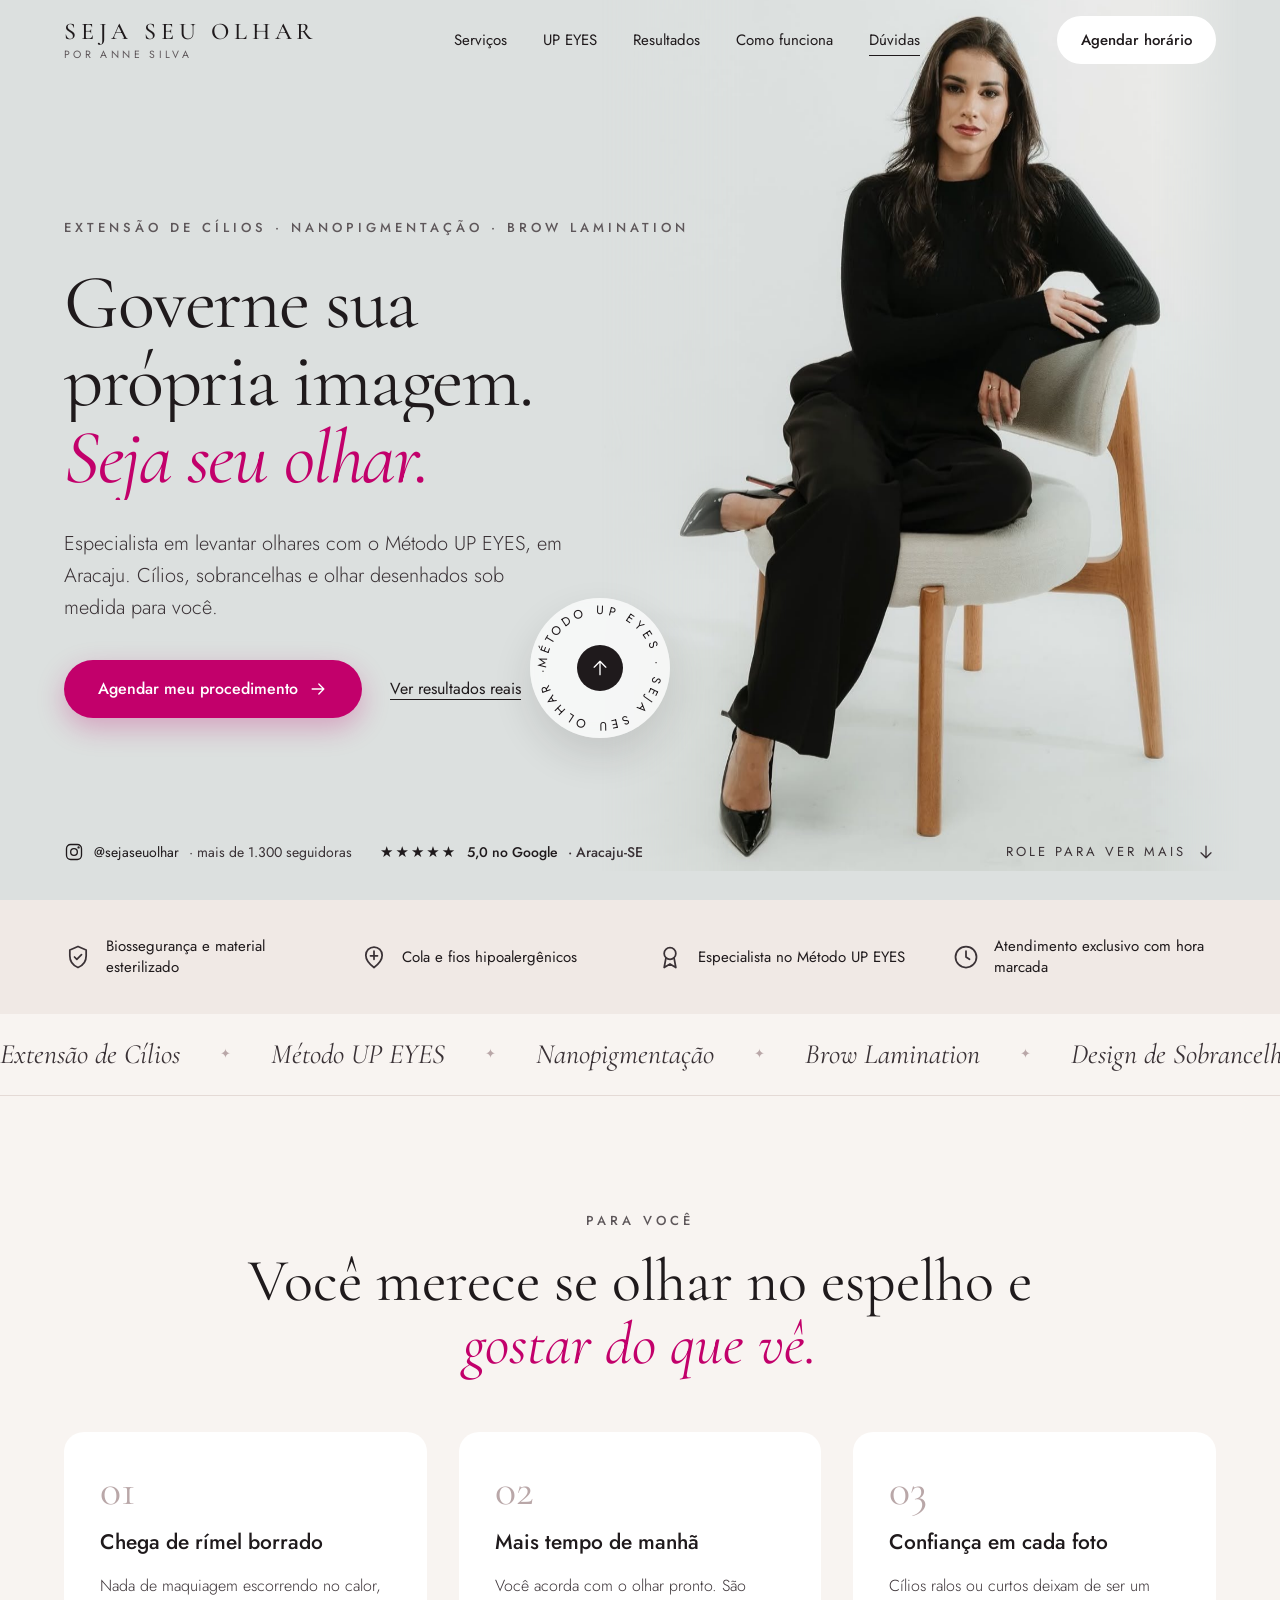
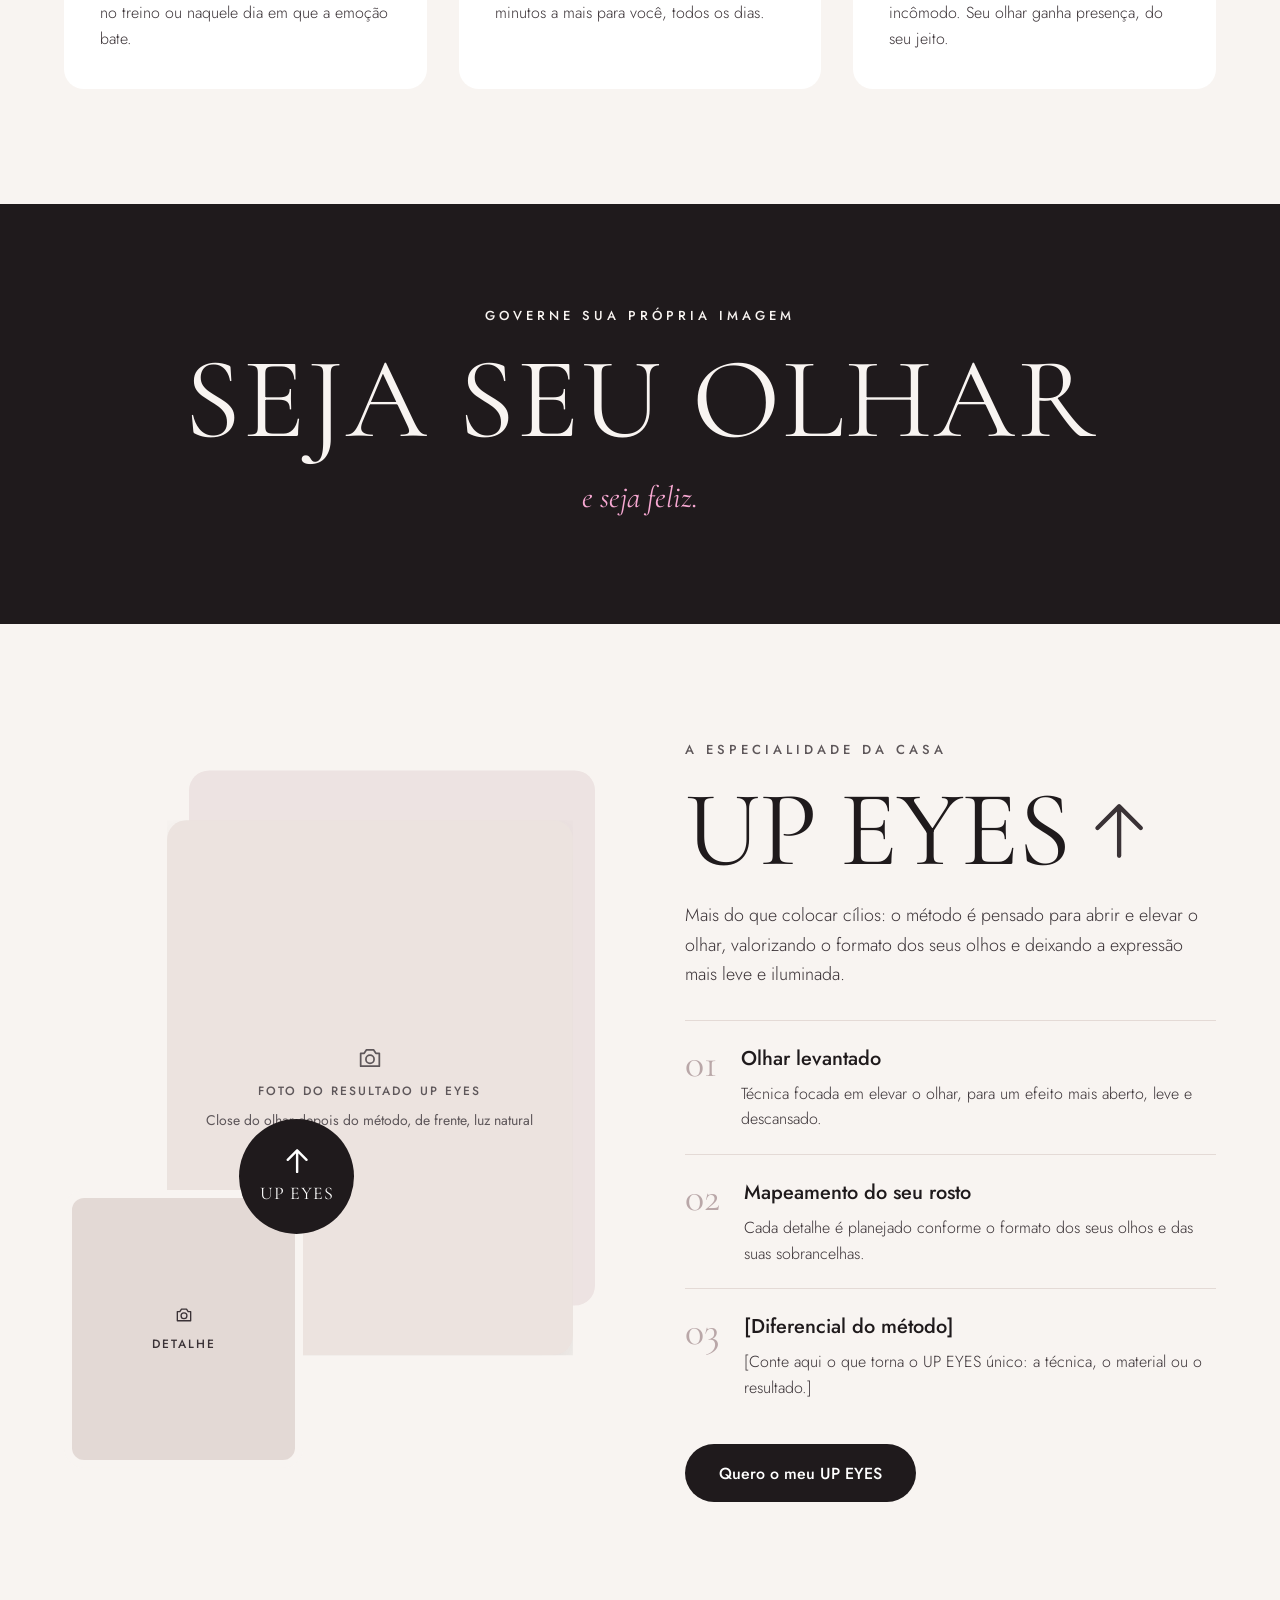
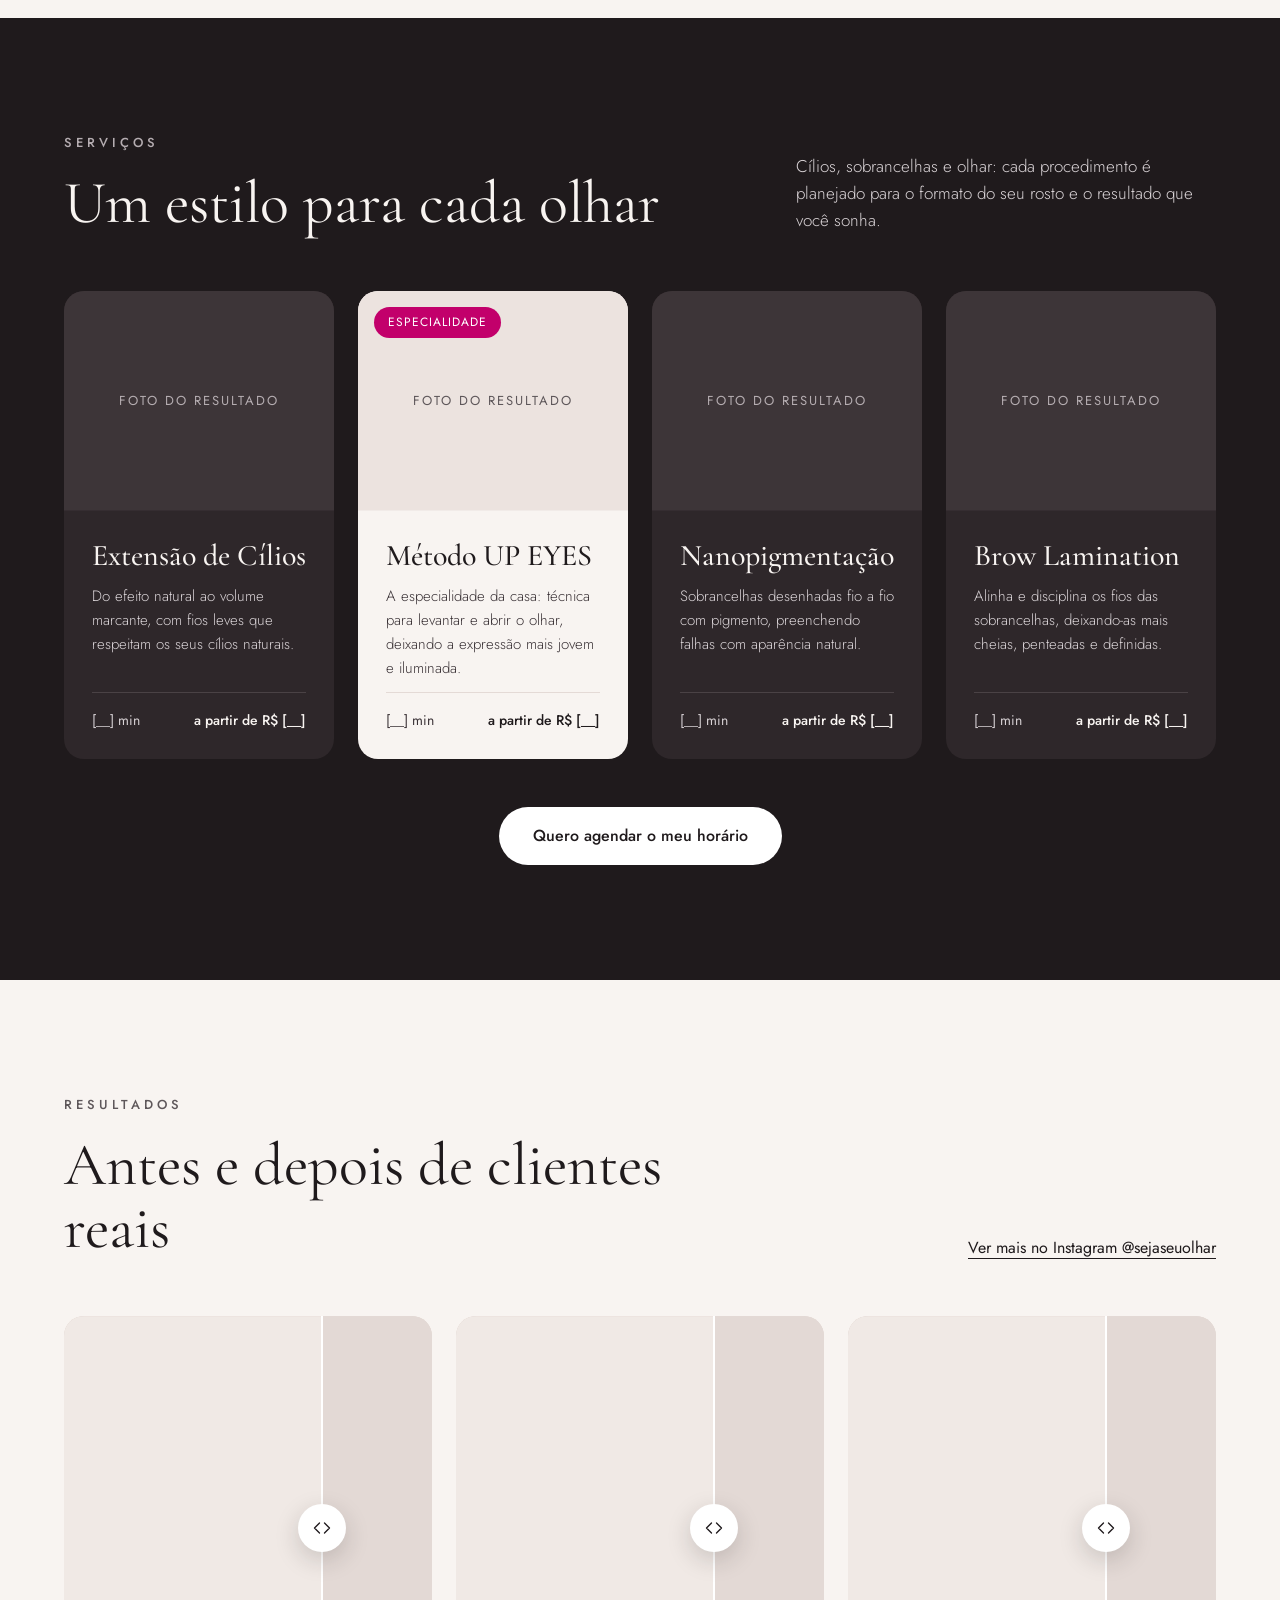
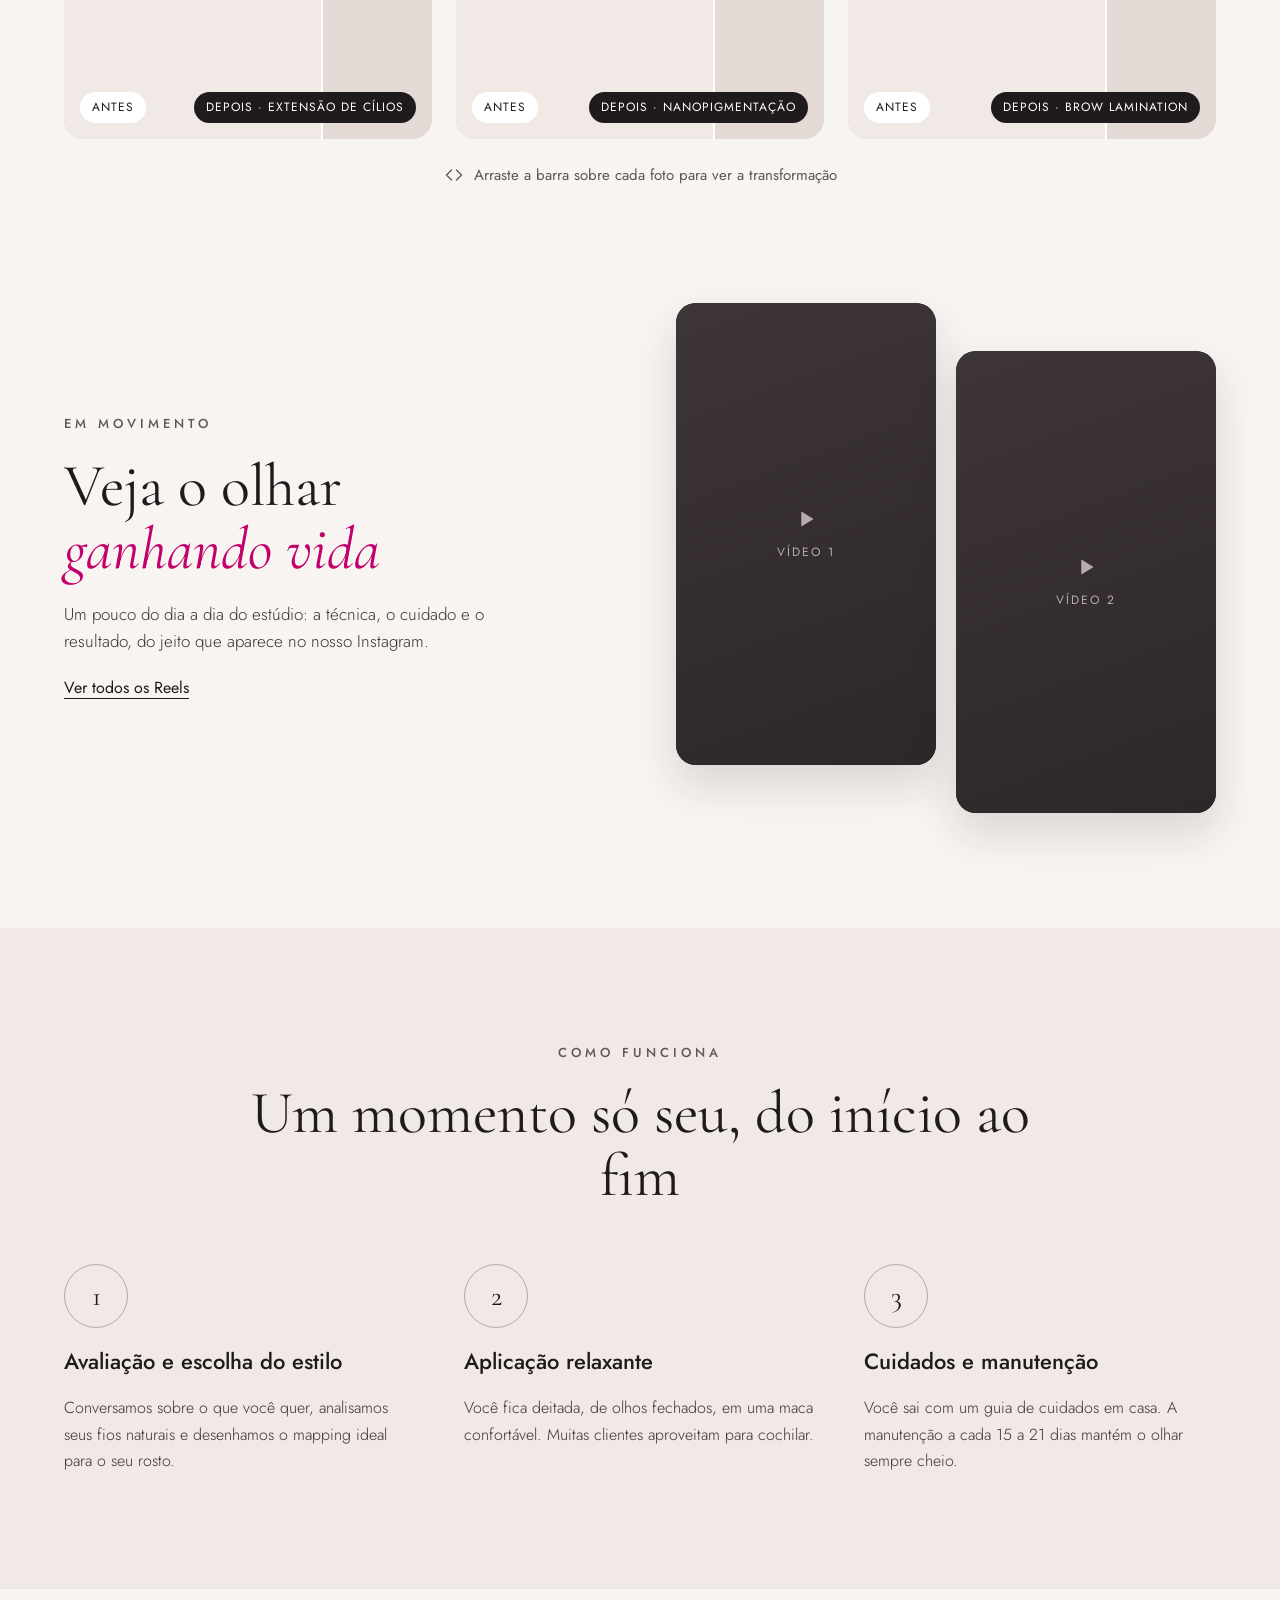
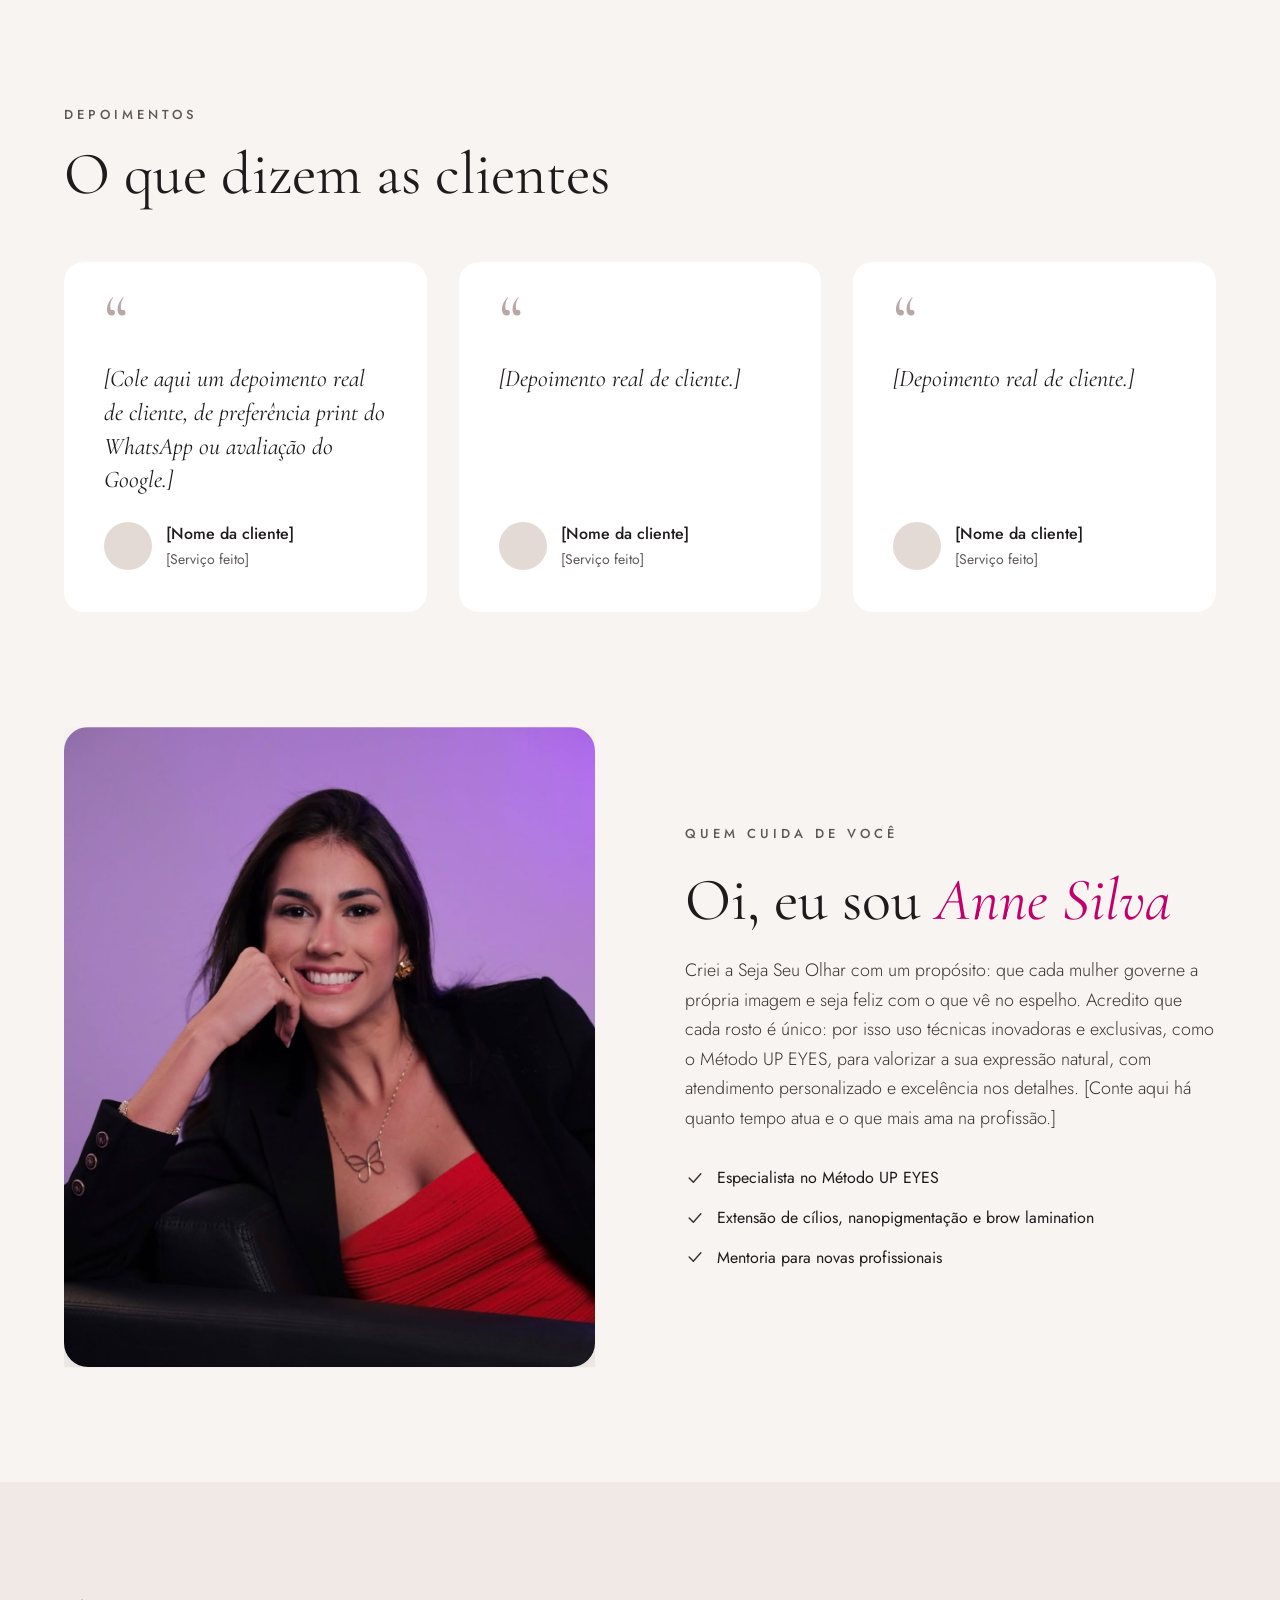
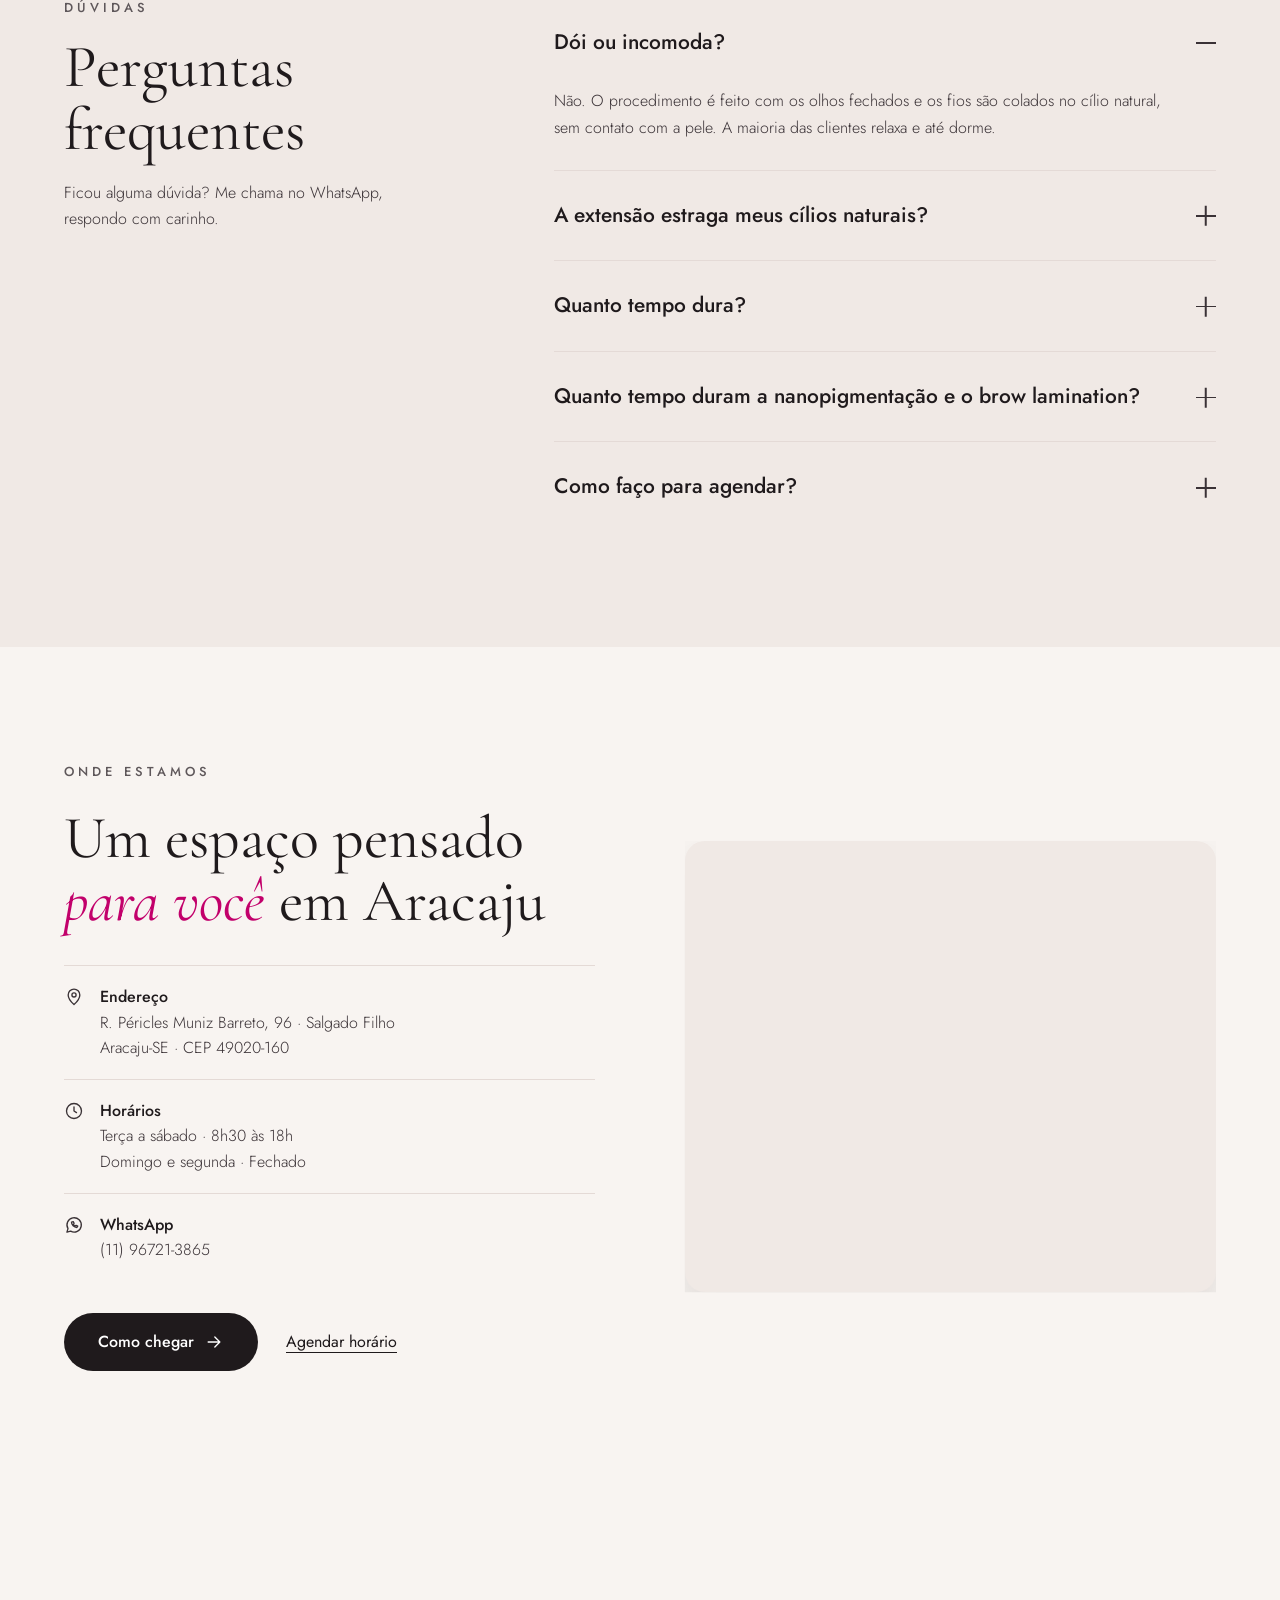
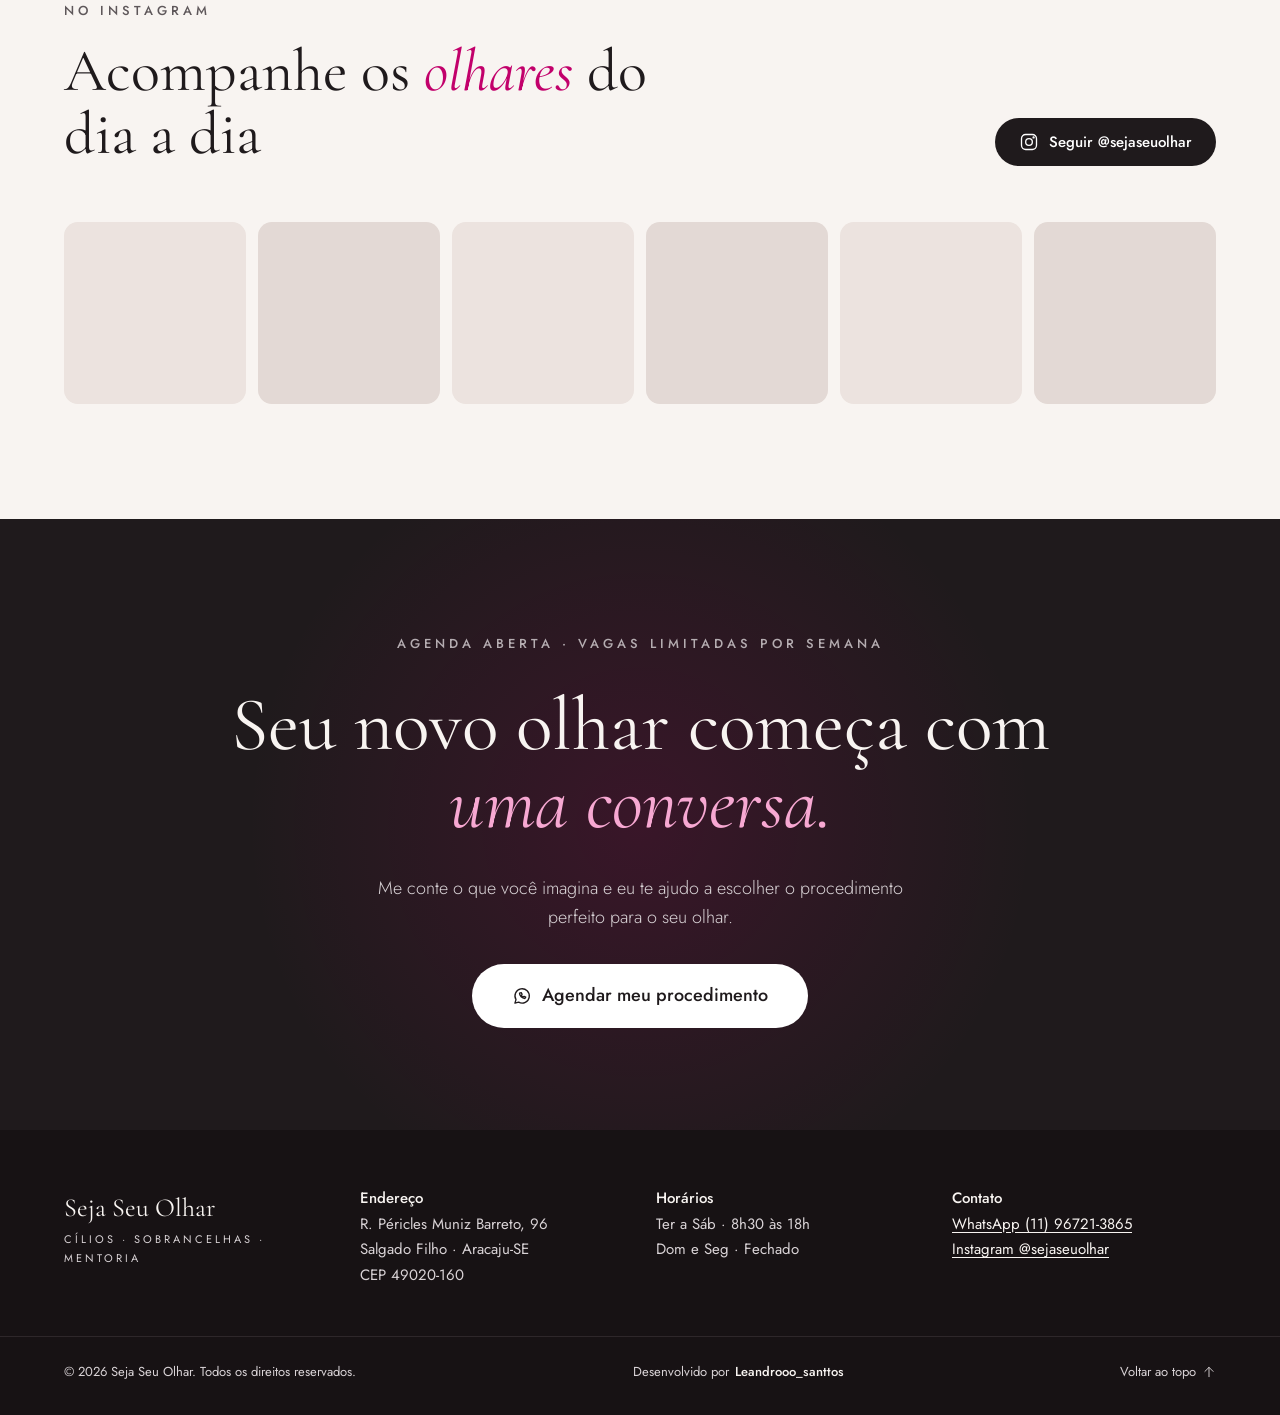
==== commit 28f50ad7: "style(mobile): ajusta texto do botão de serviços, legibilidade da logo e ícone do WhatsApp" ====
--- a/index.html
+++ b/index.html
@@ -30,7 +30,7 @@
   <link rel="preconnect" href="https://fonts.googleapis.com">
   <link rel="preconnect" href="https://fonts.gstatic.com" crossorigin>
   <link href="https://fonts.googleapis.com/css2?family=Cormorant+Garamond:ital,wght@0,400;0,500;1,400;1,500&family=Jost:wght@300;400;500&display=swap" rel="stylesheet">
-  <link rel="stylesheet" href="css/style.css?v=2">
+  <link rel="stylesheet" href="css/style.css?v=3">
 
   <!-- Dados para o Google (aparece melhor nas buscas) -->
   <script type="application/ld+json">
@@ -320,7 +320,7 @@
     <p class="swipe-hint" aria-hidden="true">Deslize para ver mais <svg class="ico"><use href="#i-arrow-right"/></svg></p>
 
     <div class="center-row">
-      <a href="https://wa.me/5511967213865?text=Ol%C3%A1%2C%20Anne!%20Vim%20pelo%20site%20e%20quero%20agendar%20um%20hor%C3%A1rio." class="btn btn-white btn-lg" target="_blank" rel="noopener">Quero agendar o meu</a>
+      <a href="https://wa.me/5511967213865?text=Ol%C3%A1%2C%20Anne!%20Vim%20pelo%20site%20e%20quero%20agendar%20um%20hor%C3%A1rio." class="btn btn-white btn-lg" target="_blank" rel="noopener">Quero agendar o meu horário</a>
     </div>
   </div>
 </section>
@@ -590,6 +590,6 @@
   <svg class="ico" aria-hidden="true"><use href="#i-whats"/></svg>
 </a>
 
-<script src="js/main.js?v=2"></script>
+<script src="js/main.js?v=3"></script>
 </body>
 </html>
--- a/css/style.css
+++ b/css/style.css
@@ -432,7 +432,7 @@
 @media (max-width: 900px) {
   :root { --header-h: 88px; }
   .logo { --s: .8; gap: 5px; }
-  .logo-by { font-size: 9.5px; letter-spacing: .28em; }
+  .logo-by { font-size: 11px; letter-spacing: .22em; }
   body.menu-open .logo, body.menu-open .logo-by { color: #fff; }
   .is-scrolled .logo { --s: .76; }
   .header-cta { display: none; }
@@ -553,7 +553,8 @@
   .faq summary { font-size: 17px; }
 
   /* Botão fixo de agendar: mais discreto */
-  .floating-cta { right: 16px; bottom: 16px; width: 56px; height: 56px; box-shadow: 0 10px 24px rgba(194, 0, 107, .3); }
+  .floating-cta { right: 14px; bottom: 14px; width: 52px; height: 52px; box-shadow: 0 10px 24px rgba(194, 0, 107, .3); }
+  .floating-cta .ico { width: 26px; height: 26px; }
 
   /* Sem parallax no celular (mais leve e estável) */
   .hero-media, .collage-back, .collage-small { transform: none; translate: none; }
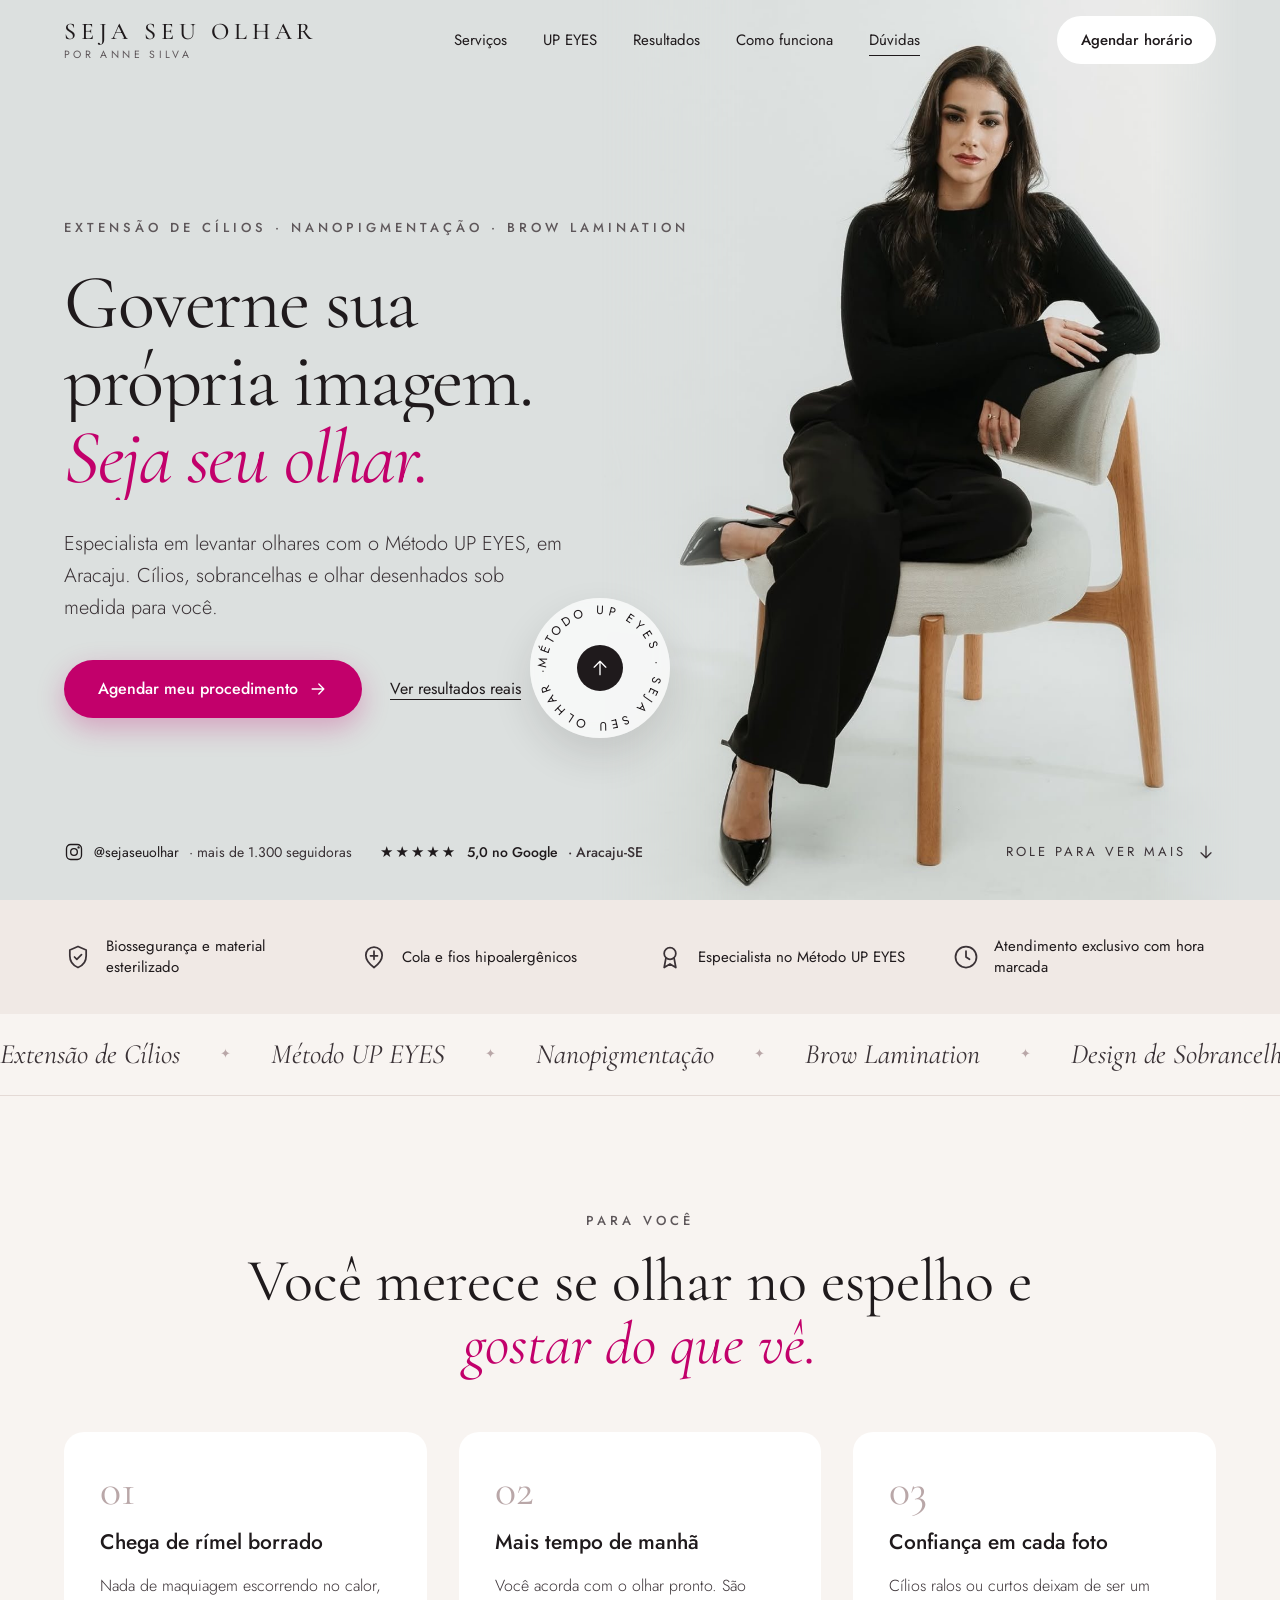
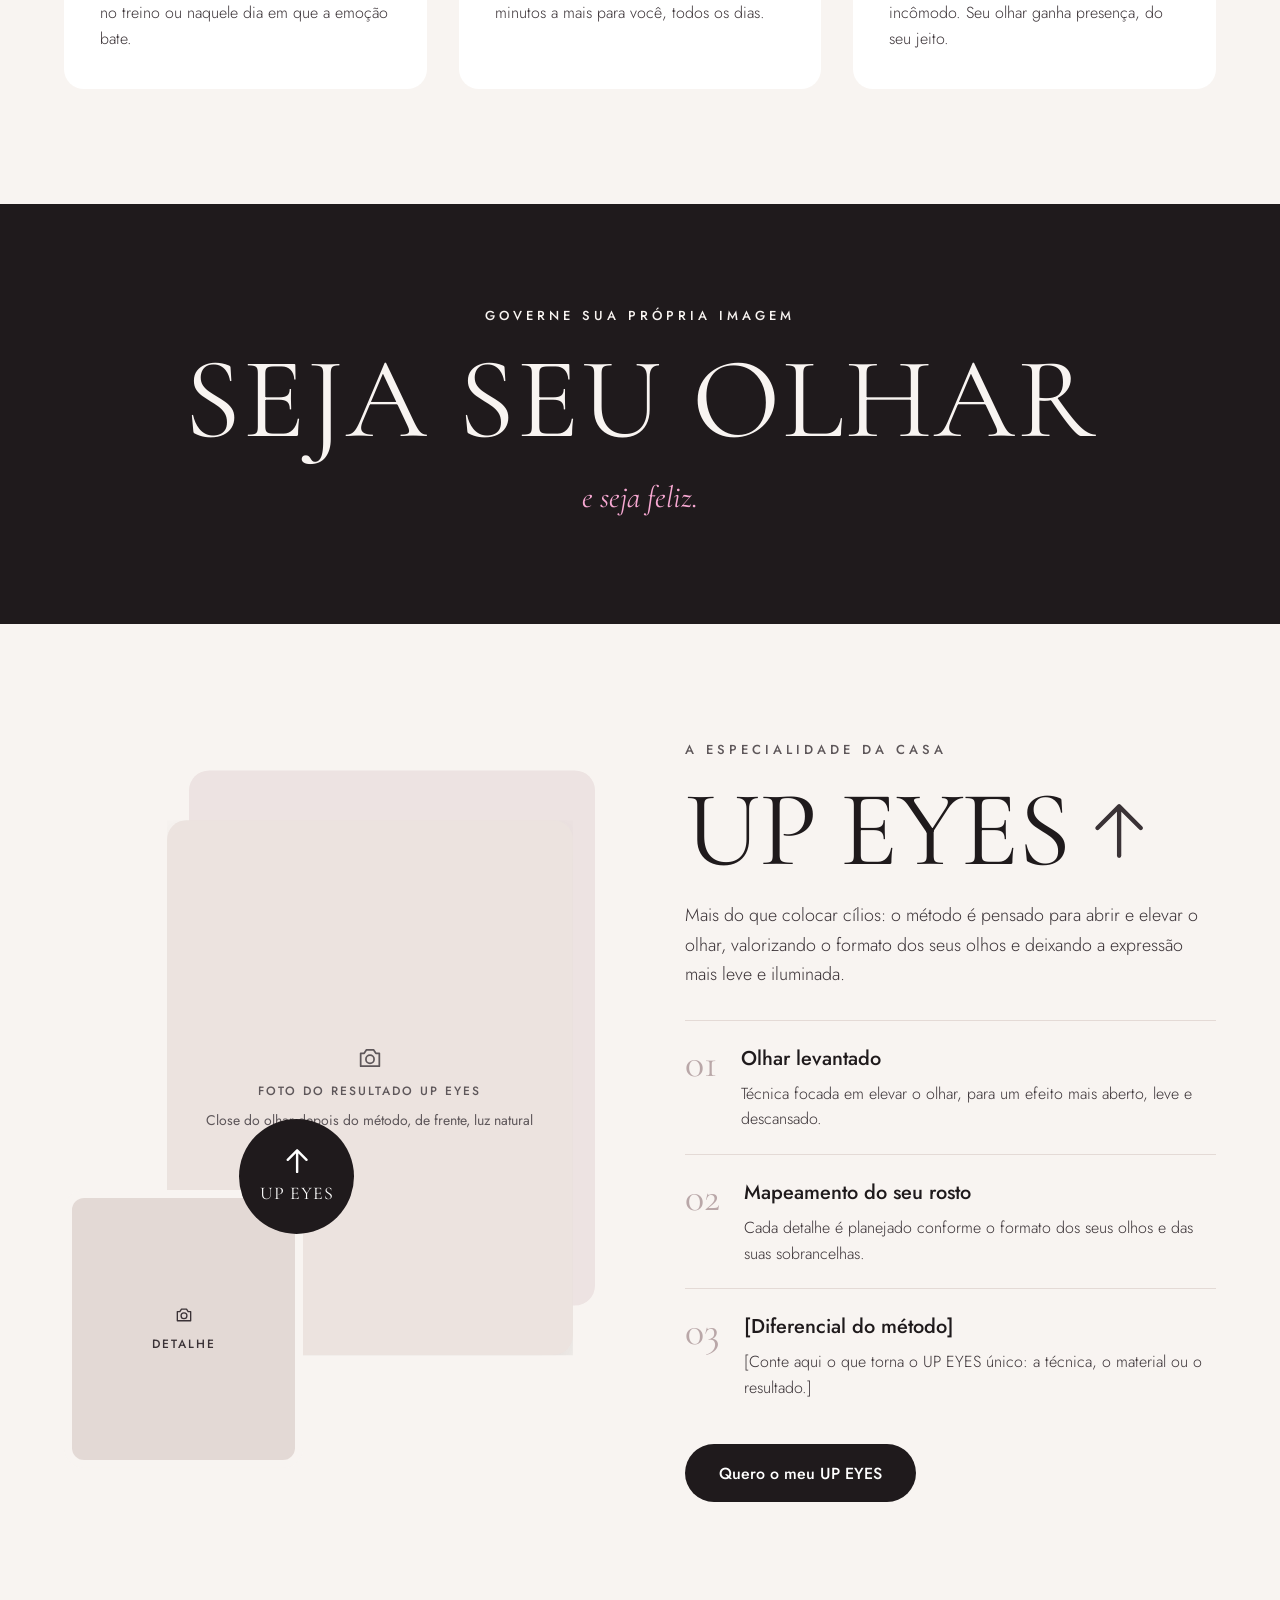
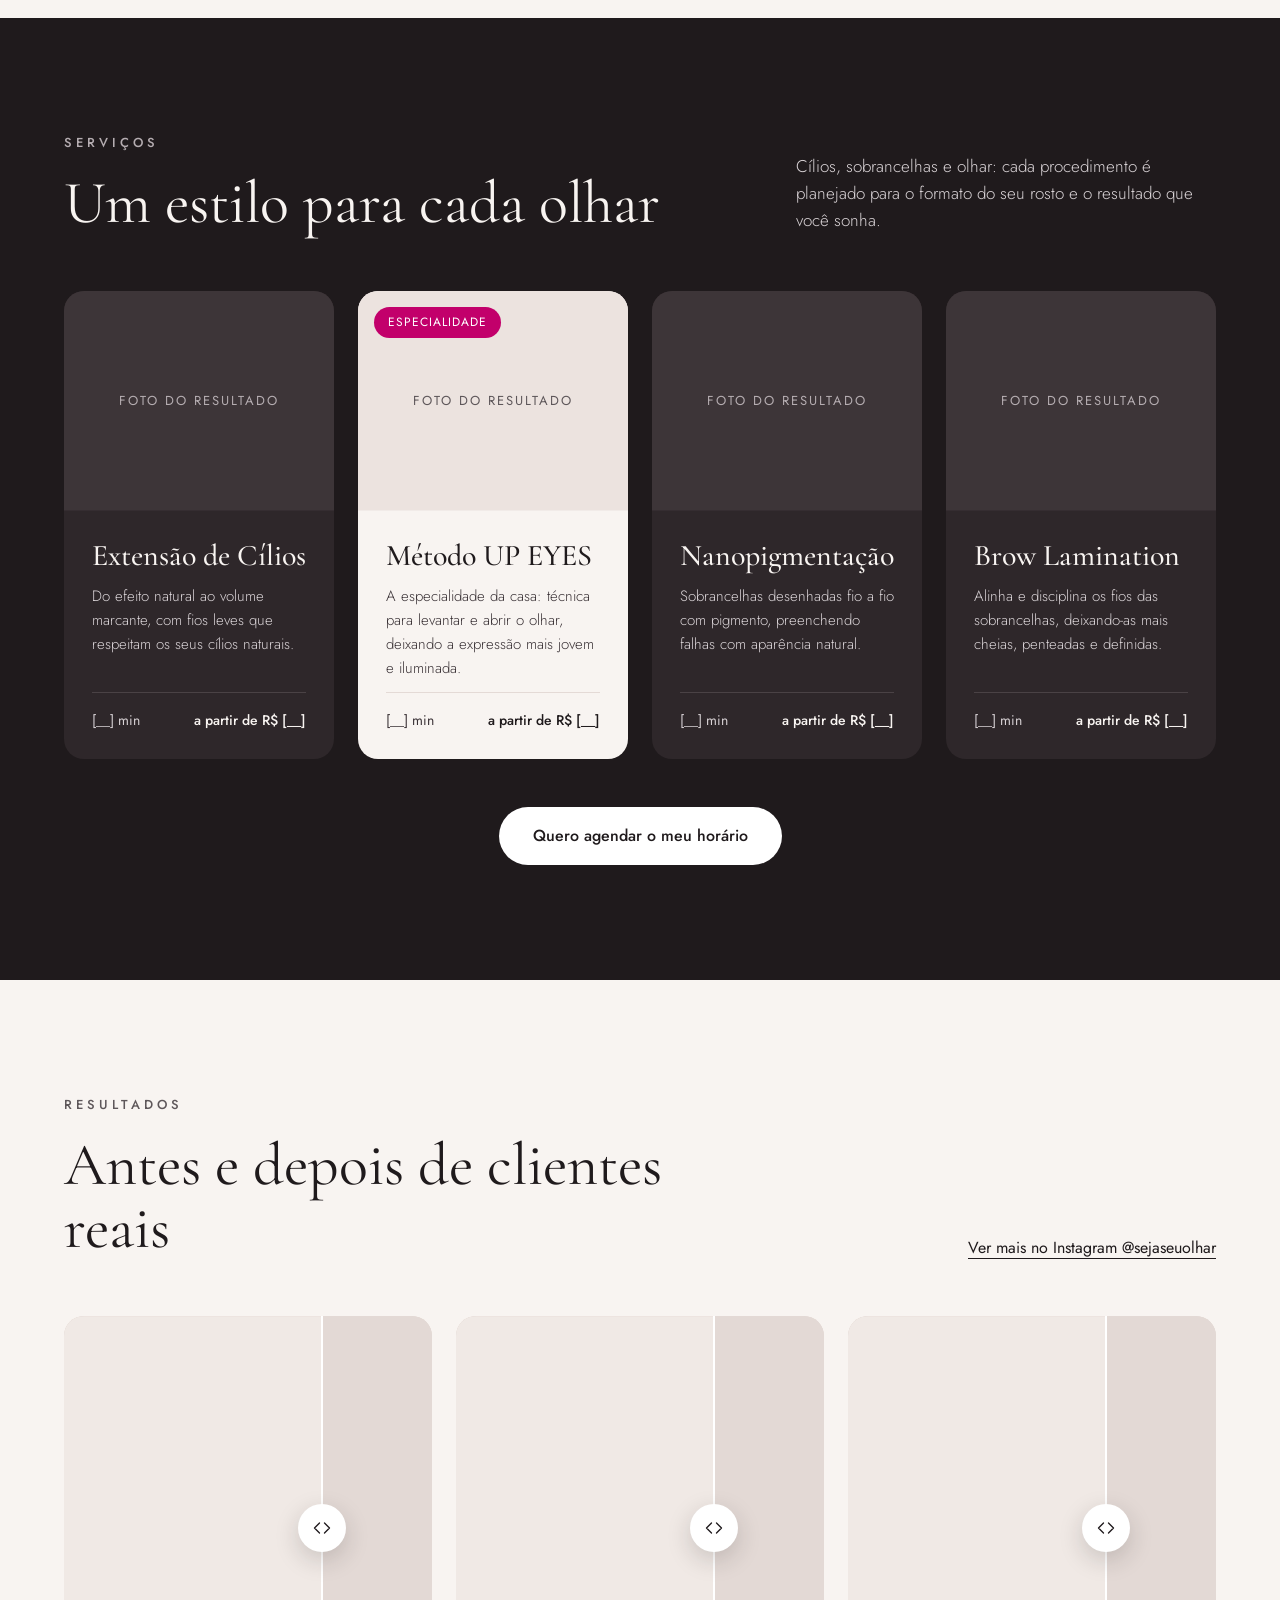
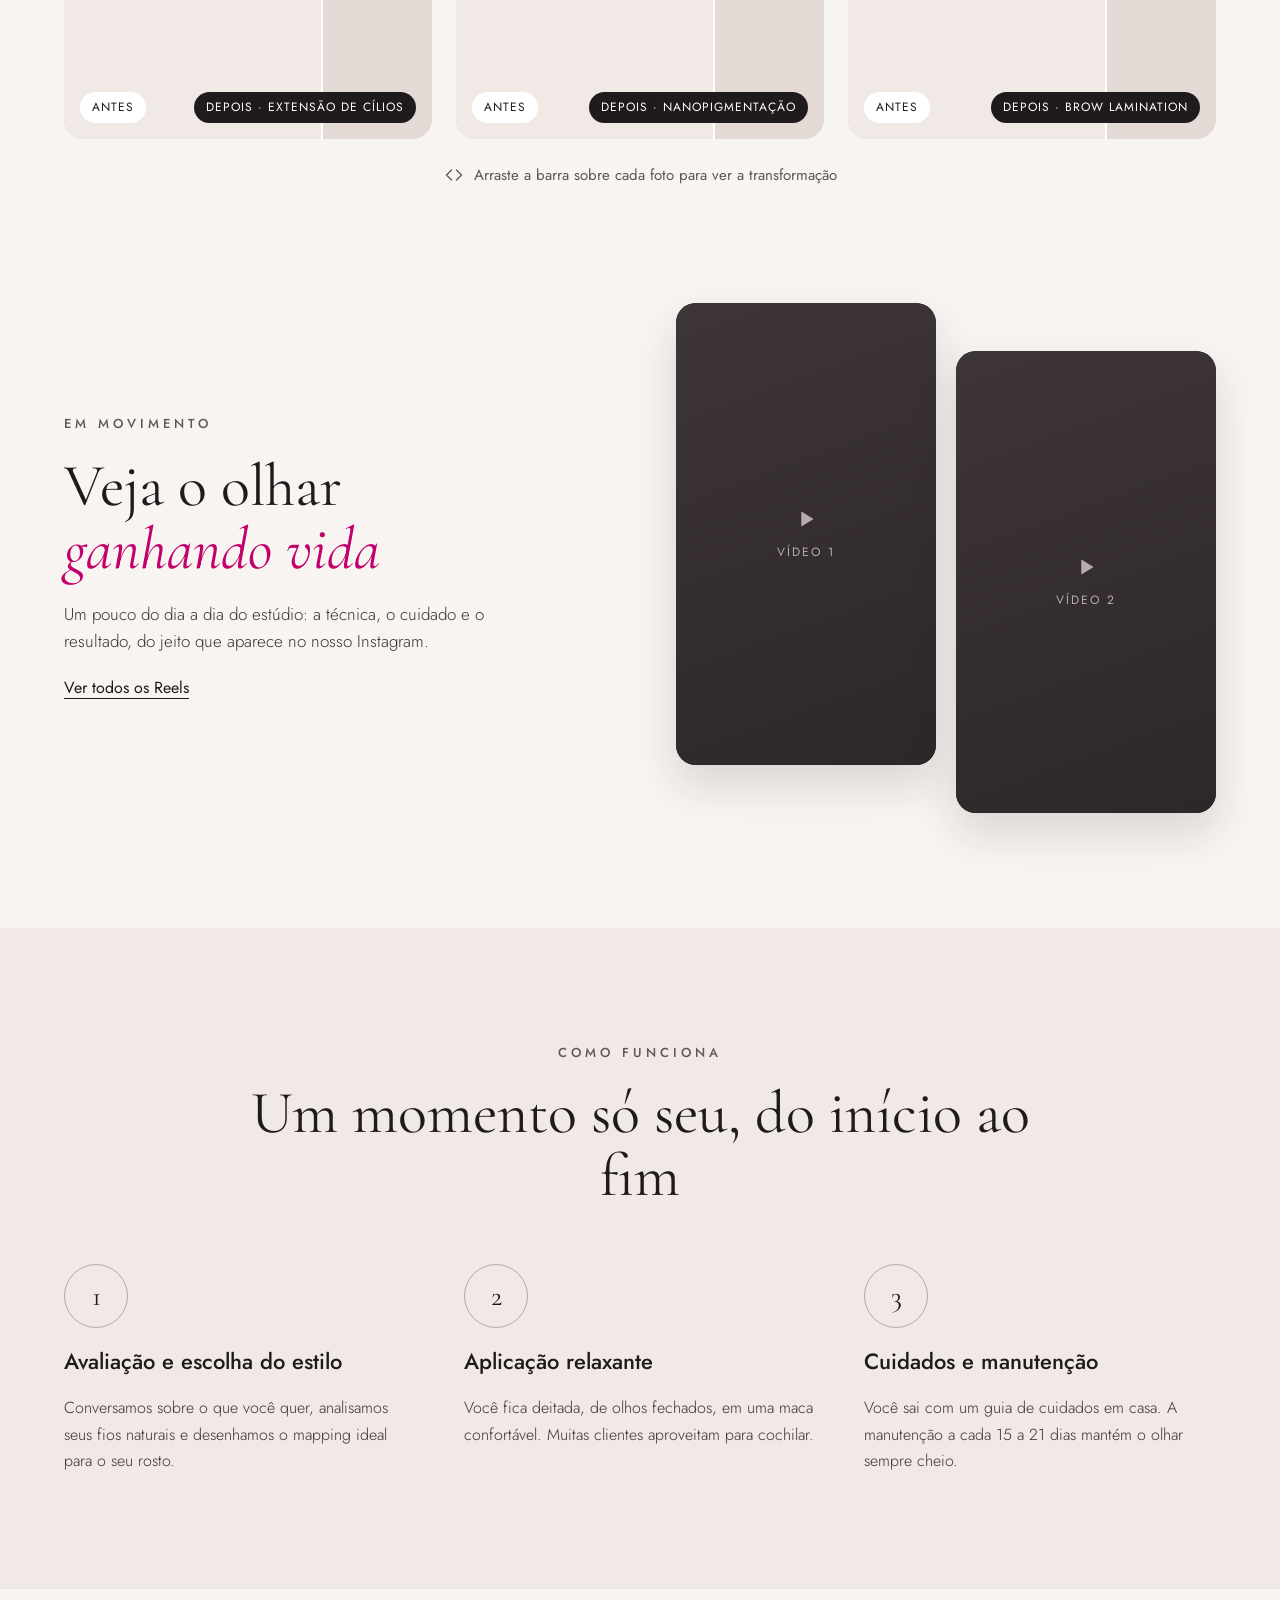
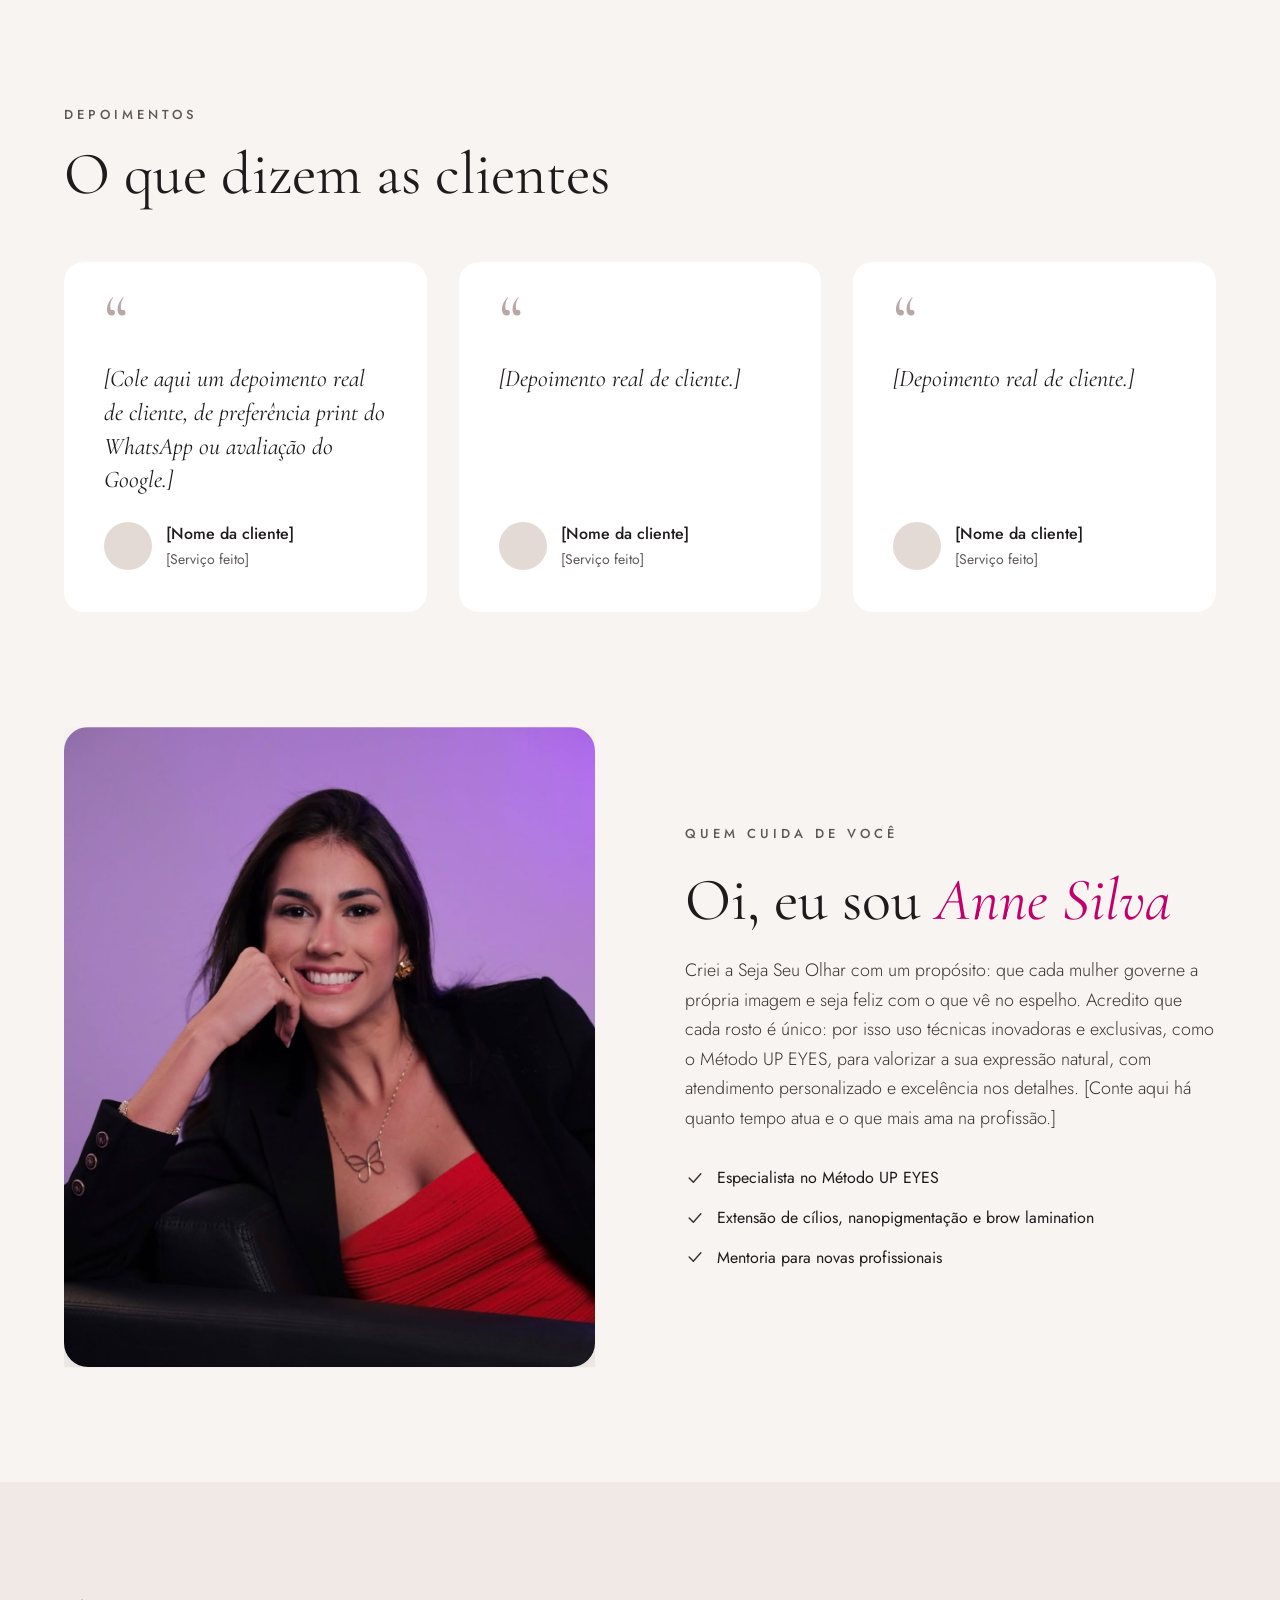
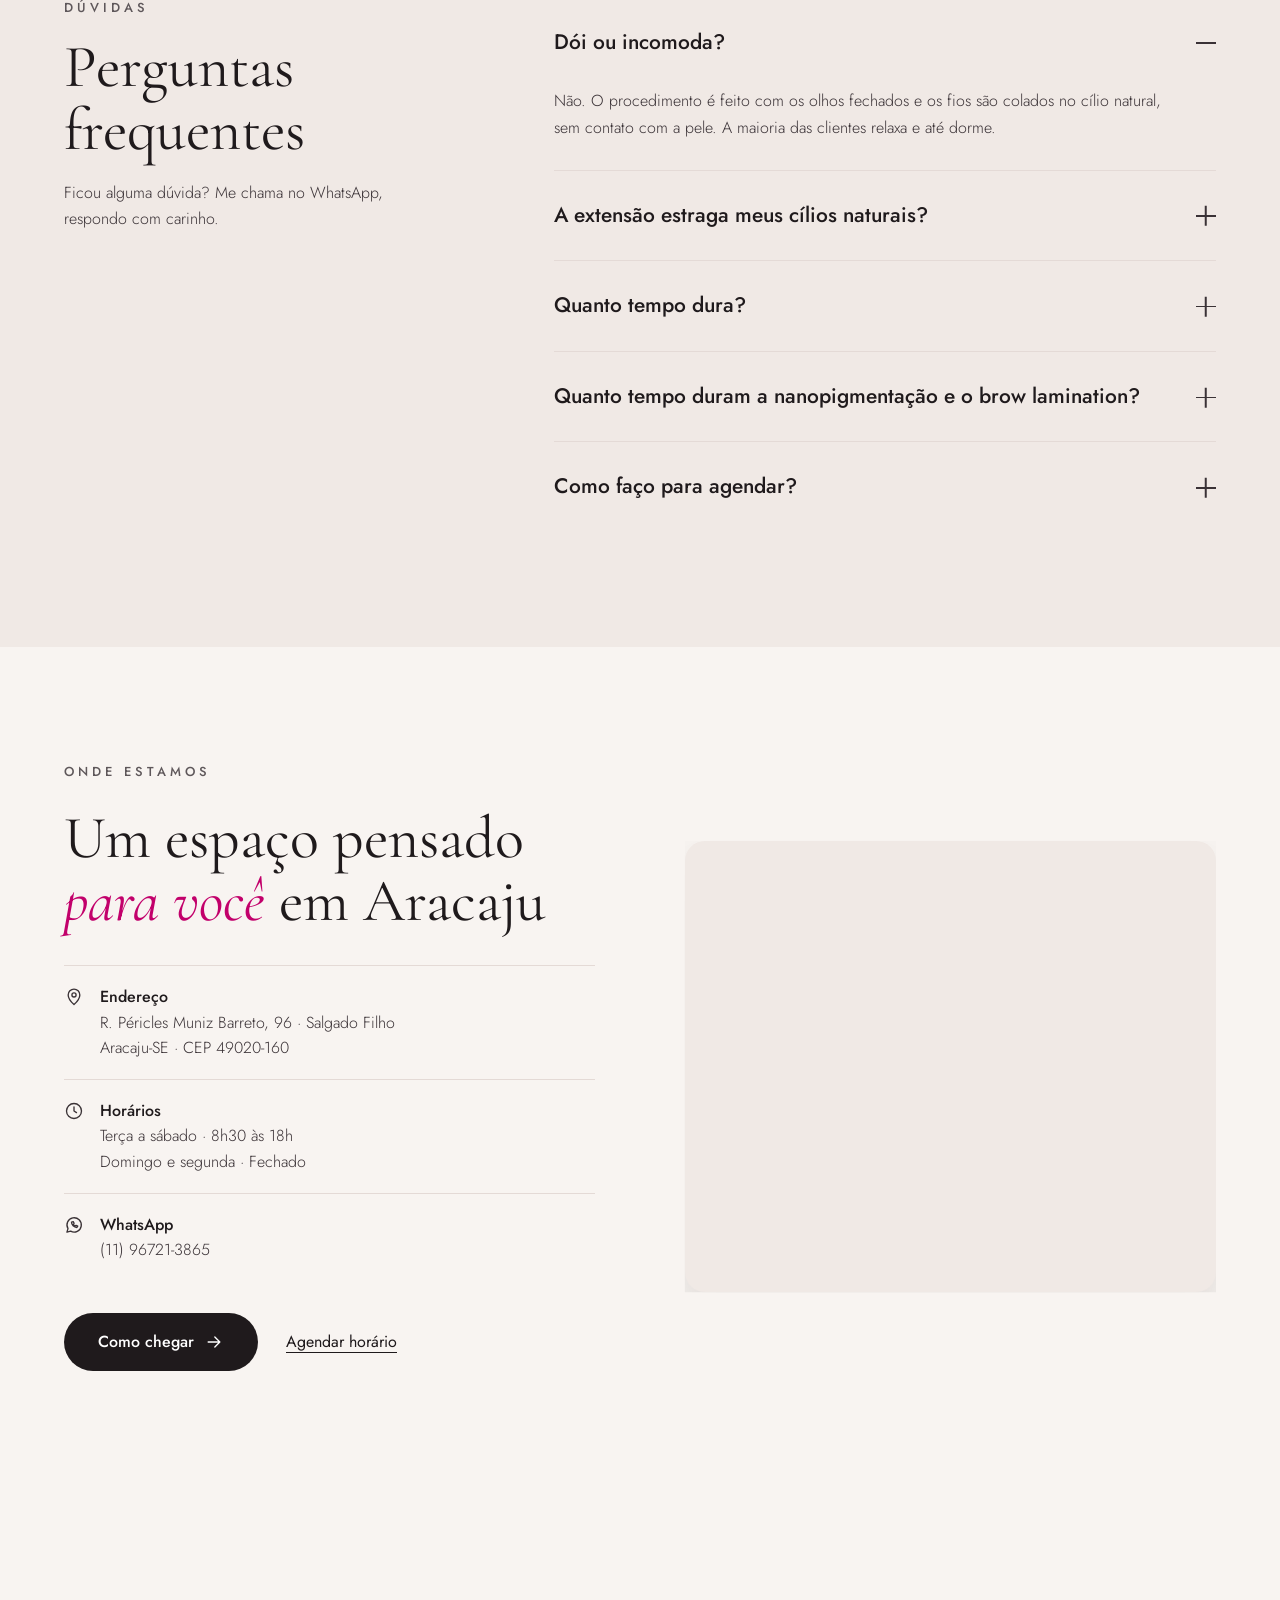
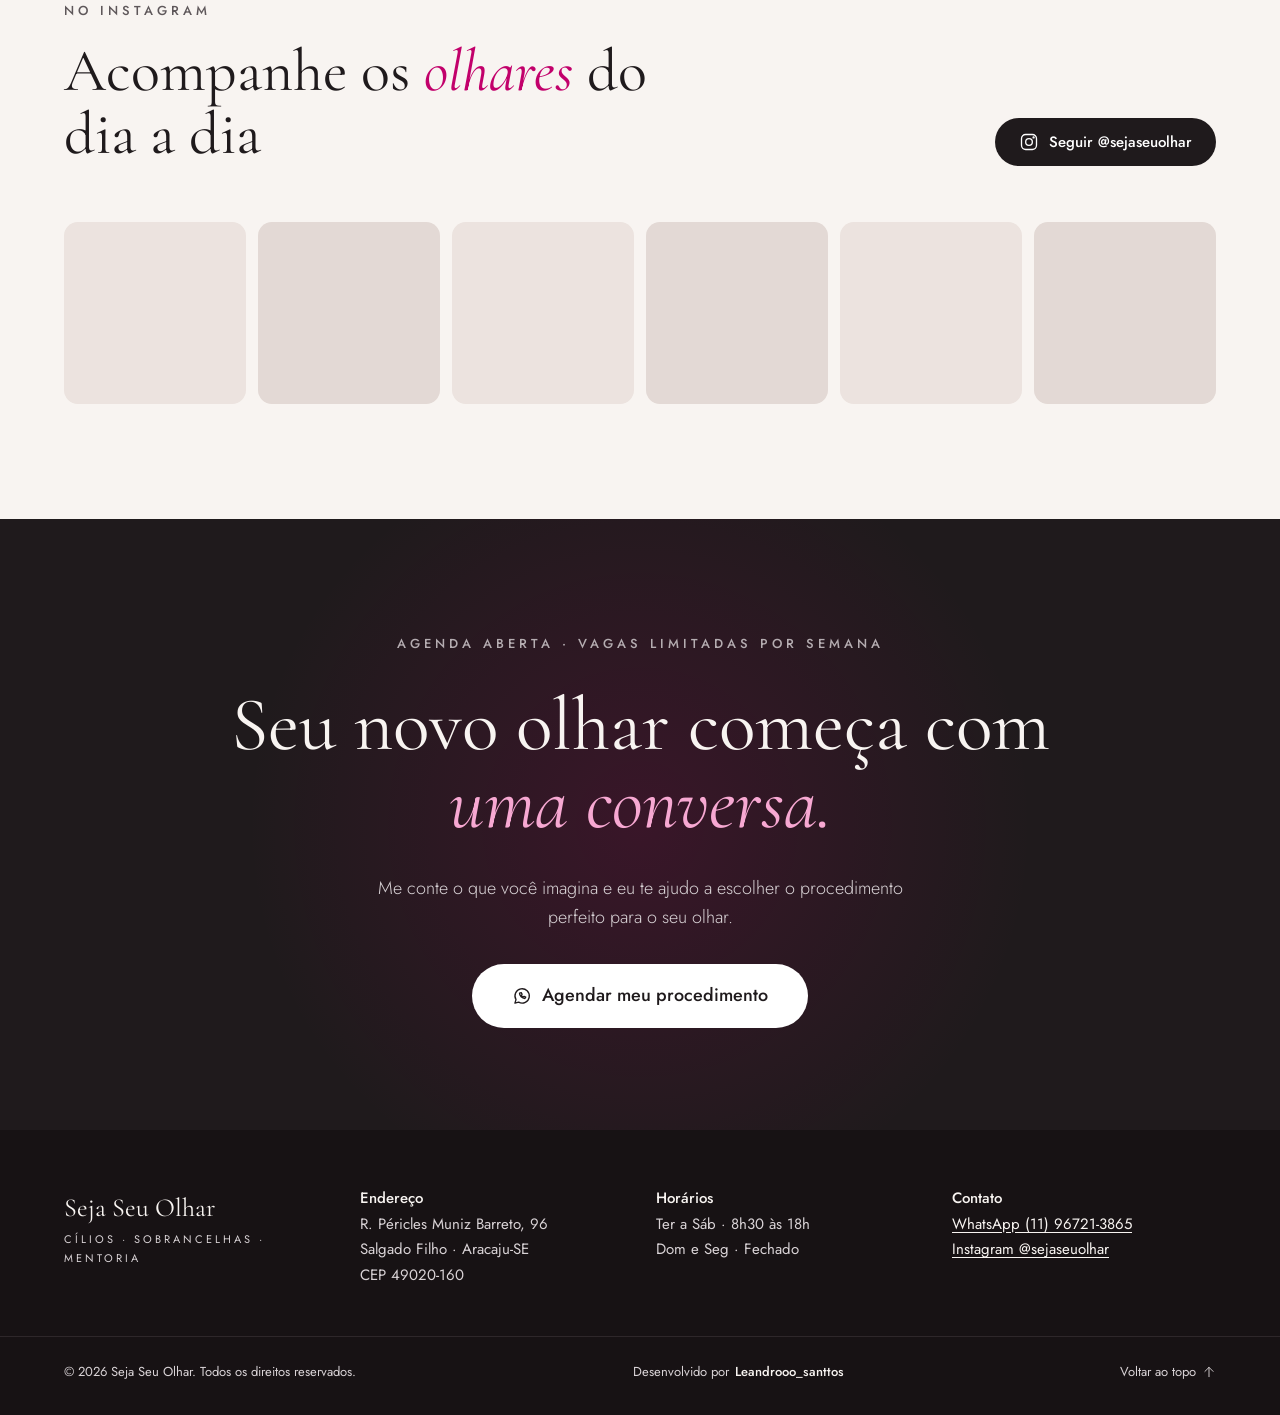
==== commit 4f69ec82: "style(responsivo): fixa a foto do topo e ajusta telas pequenas, dobráveis e tablets - Celular deitad" ====
--- a/index.html
+++ b/index.html
@@ -29,8 +29,8 @@
   <meta name="apple-mobile-web-app-title" content="Seja Seu Olhar">
   <link rel="preconnect" href="https://fonts.googleapis.com">
   <link rel="preconnect" href="https://fonts.gstatic.com" crossorigin>
-  <link href="https://fonts.googleapis.com/css2?family=Cormorant+Garamond:ital,wght@0,400;0,500;1,400;1,500&family=Jost:wght@300;400;500&display=swap" rel="stylesheet">
-  <link rel="stylesheet" href="css/style.css?v=3">
+  <link href="https://fonts.googleapis.com/css2?family=Cormorant+Garamond:ital,wght@0,400;0,500;1,400;1,500&family=Jost:wght@300;400;500;600&display=swap" rel="stylesheet">
+  <link rel="stylesheet" href="css/style.css?v=6">
 
   <!-- Dados para o Google (aparece melhor nas buscas) -->
   <script type="application/ld+json">
@@ -127,7 +127,7 @@
 
 <!-- ========== TOPO (tela cheia) ========== -->
 <section class="hero" id="topo">
-  <div class="hero-media" data-parallax="0.18">
+  <div class="hero-media">
     <img class="hero-photo" src="img/foto-principal.jpg" alt="Especialista da Seja Seu Olhar sentada em uma poltrona" width="1211" height="1600" fetchpriority="high">
   </div>
   <div class="hero-scrim" aria-hidden="true"></div>
@@ -590,6 +590,71 @@
   <svg class="ico" aria-hidden="true"><use href="#i-whats"/></svg>
 </a>
 
-<script src="js/main.js?v=3"></script>
+<!-- ========== JANELA DE AGENDAMENTO ==========
+  Abre ao tocar em qualquer botão "Agendar". A pessoa escolhe procedimento, dia e período
+  e a conversa no WhatsApp já abre com a mensagem pronta.
+  Para mudar as opções, edite os itens abaixo (o texto do "value" é o que vai na mensagem).
+-->
+<div class="booking" id="booking" aria-hidden="true">
+  <div class="booking-backdrop" data-booking-close></div>
+  <div class="booking-sheet" role="dialog" aria-modal="true" aria-labelledby="booking-title" tabindex="-1">
+    <span class="booking-grip" aria-hidden="true"></span>
+    <div class="booking-head">
+      <div>
+        <span class="eyebrow">Agendamento</span>
+        <h2 id="booking-title">Vamos marcar o seu horário?</h2>
+      </div>
+      <button class="booking-close" type="button" aria-label="Fechar" data-booking-close><svg class="ico"><use href="#i-close"/></svg></button>
+    </div>
+
+    <form class="booking-form" id="booking-form">
+      <fieldset>
+        <legend><span>1</span> Qual procedimento?</legend>
+        <div class="chips">
+          <label class="chip"><input type="radio" name="servico" value="Extensão de Cílios"><span>Extensão de Cílios</span></label>
+          <label class="chip"><input type="radio" name="servico" value="Método UP EYES"><span>Método UP EYES</span></label>
+          <label class="chip"><input type="radio" name="servico" value="Nanopigmentação"><span>Nanopigmentação</span></label>
+          <label class="chip"><input type="radio" name="servico" value="Brow Lamination"><span>Brow Lamination</span></label>
+          <label class="chip"><input type="radio" name="servico" value="Design de Sobrancelhas"><span>Design de Sobrancelhas</span></label>
+          <label class="chip"><input type="radio" name="servico" value="Manutenção"><span>Manutenção</span></label>
+          <label class="chip chip-wide"><input type="radio" name="servico" value="avaliacao"><span>Ainda não sei, quero uma avaliação</span></label>
+        </div>
+      </fieldset>
+
+      <fieldset>
+        <legend><span>2</span> Qual dia fica melhor?</legend>
+        <div class="chips">
+          <label class="chip"><input type="radio" name="dia" value="Terça"><span>Terça</span></label>
+          <label class="chip"><input type="radio" name="dia" value="Quarta"><span>Quarta</span></label>
+          <label class="chip"><input type="radio" name="dia" value="Quinta"><span>Quinta</span></label>
+          <label class="chip"><input type="radio" name="dia" value="Sexta"><span>Sexta</span></label>
+          <label class="chip"><input type="radio" name="dia" value="Sábado"><span>Sábado</span></label>
+          <label class="chip"><input type="radio" name="dia" value="Qualquer dia"><span>Tanto faz</span></label>
+        </div>
+      </fieldset>
+
+      <fieldset>
+        <legend><span>3</span> Qual período?</legend>
+        <div class="chips">
+          <label class="chip"><input type="radio" name="periodo" value="Manhã"><span>Manhã <small>8h30 às 12h</small></span></label>
+          <label class="chip"><input type="radio" name="periodo" value="Tarde"><span>Tarde <small>12h às 18h</small></span></label>
+          <label class="chip"><input type="radio" name="periodo" value="Qualquer horário"><span>Qualquer horário</span></label>
+        </div>
+      </fieldset>
+
+      <div class="booking-preview" aria-live="polite">
+        <strong>Sua mensagem</strong>
+        <p id="booking-msg">Escolha o procedimento para montar sua mensagem.</p>
+      </div>
+
+      <a class="btn btn-primary btn-lg booking-send is-disabled" id="booking-send" href="#" target="_blank" rel="noopener" aria-disabled="true">
+        <svg class="ico"><use href="#i-whats"/></svg> Enviar no WhatsApp
+      </a>
+      <p class="booking-note">Você confirma o horário direto com a Anne pelo WhatsApp.</p>
+    </form>
+  </div>
+</div>
+
+<script src="js/main.js?v=6"></script>
 </body>
 </html>
--- a/css/style.css
+++ b/css/style.css
@@ -47,7 +47,7 @@
 em { font-style: italic; }
 :focus-visible { outline: 2px solid var(--rosa); outline-offset: 3px; border-radius: 6px; }
 
-.container { width: 100%; max-width: calc(var(--container) + var(--gutter) * 2); margin: 0 auto; padding-inline: var(--gutter); }
+.container { width: 100%; max-width: calc(var(--container) + var(--gutter) * 2); margin: 0 auto; padding-left: var(--gutter); padding-right: var(--gutter); }
 .ico { width: 20px; height: 20px; flex-shrink: 0; fill: none; stroke: currentColor; stroke-width: 1.6; stroke-linecap: round; stroke-linejoin: round; }
 .ico-lg { width: 28px; height: 28px; stroke-width: 1.5; }
 
@@ -77,11 +77,11 @@
 .lead { font-size: clamp(16px, 1.4vw, 19px); line-height: 1.65; font-weight: 300; color: var(--texto-2); }
 
 /* ---------- Header ---------- */
-.site-header { position: fixed; inset: 0 0 auto 0; z-index: 50; transition: background-color .3s ease, box-shadow .3s ease, padding .3s ease; padding-block: 16px; }
-.site-header.is-scrolled { box-shadow: 0 1px 0 var(--linha); padding-block: 8px; }
+.site-header { position: fixed; top: 0; right: 0; left: 0; z-index: 50; transition: background-color .3s ease, box-shadow .3s ease, padding .3s ease; padding-top: 16px; padding-bottom: 16px; }
+.site-header.is-scrolled { box-shadow: 0 1px 0 var(--linha); padding-top: 8px; padding-bottom: 8px; }
 /* O fundo desfocado fica numa camada separada: se o desfoque ficasse no próprio menu,
    o menu de tela cheia do celular "encolheria" para dentro da barra ao abrir/fechar */
-.site-header::before { content: ""; position: absolute; inset: 0; z-index: -1; background: rgba(248, 244, 241, .94); backdrop-filter: blur(10px); -webkit-backdrop-filter: blur(10px); opacity: 0; transition: opacity .3s ease; pointer-events: none; }
+.site-header::before { content: ""; position: absolute; top: 0; right: 0; bottom: 0; left: 0; z-index: -1; background: rgba(248, 244, 241, .94); backdrop-filter: blur(10px); -webkit-backdrop-filter: blur(10px); opacity: 0; transition: opacity .3s ease; pointer-events: none; }
 .site-header.is-scrolled::before { opacity: 1; }
 .header-inner { display: flex; align-items: center; justify-content: space-between; gap: 24px; }
 .brand { text-decoration: none; }
@@ -98,7 +98,7 @@
 .menu-toggle { display: none; width: 48px; height: 48px; border-radius: 50%; border: 0; background: #fff; color: var(--preto); align-items: center; justify-content: center; cursor: pointer; position: relative; z-index: 60; }
 
 /* ---------- Topo (tela cheia) ---------- */
-.hero { position: relative; min-height: max(760px, 100svh); background: var(--foto-bg); overflow: hidden; display: flex; flex-direction: column; justify-content: center; }
+.hero { position: relative; min-height: max(760px, 100vh); min-height: max(760px, 100svh); background: var(--foto-bg); overflow: hidden; display: flex; flex-direction: column; justify-content: center; }
 .hero-media { position: absolute; top: 0; right: max(40px, calc((100vw - 1440px) / 2 + 40px)); width: min(50vw, 720px); height: 100%; overflow: hidden;
   -webkit-mask-image: linear-gradient(to right, transparent 0%, #000 22%, #000 86%, transparent 100%); mask-image: linear-gradient(to right, transparent 0%, #000 22%, #000 86%, transparent 100%); }
 .hero-photo { width: 100%; height: 100%; object-fit: cover; object-position: center top; transform-origin: 60% 30%; }
@@ -117,19 +117,19 @@
 @keyframes bob { 50% { transform: translateY(5px); } }
 
 /* ---------- Selos ---------- */
-.trust { background: var(--fundo-2); padding-block: 36px; }
+.trust { background: var(--fundo-2); padding-top: 36px; padding-bottom: 36px; }
 .trust-grid { display: grid; grid-template-columns: repeat(4, minmax(0, 1fr)); gap: 32px; }
 .trust-item { display: flex; align-items: center; gap: 14px; font-size: 15px; line-height: 1.4; }
 .trust-item .ico { color: var(--texto-2); }
 
 /* ---------- Seções ---------- */
-.section { padding-block: clamp(72px, 9vw, 128px); }
+.section { padding-top: clamp(72px, 9vw, 128px); padding-bottom: clamp(72px, 9vw, 128px); }
 .section-tight-top { padding-top: 0; }
 .section-soft { background: var(--fundo-2); }
 .section-dark { background: var(--preto); color: var(--fundo); }
 .section-dark .section-head p { color: var(--texto-claro); }
 .section-head { display: flex; flex-direction: column; gap: 18px; margin-bottom: 56px; }
-.section-head.center { align-items: center; text-align: center; max-width: 820px; margin-inline: auto; }
+.section-head.center { align-items: center; text-align: center; max-width: 820px; margin-left: auto; margin-right: auto; }
 .section-head.split { flex-direction: row; justify-content: space-between; align-items: flex-end; gap: 48px; }
 .section-head.split > div { display: flex; flex-direction: column; gap: 18px; max-width: 640px; }
 .section-head.split > p { max-width: 420px; font-size: 17px; font-weight: 300; }
@@ -144,7 +144,7 @@
 .card p { font-size: 16px; line-height: 1.65; color: var(--texto-2); font-weight: 300; }
 
 /* ---------- Faixa rosa ---------- */
-.band { background: var(--preto); color: var(--fundo); text-align: center; padding-block: clamp(64px, 8vw, 112px); }
+.band { background: var(--preto); color: var(--fundo); text-align: center; padding-top: clamp(64px, 8vw, 112px); padding-bottom: clamp(64px, 8vw, 112px); }
 .band .container { display: flex; flex-direction: column; align-items: center; gap: 20px; }
 .band-eyebrow { font-size: 13px; letter-spacing: 4px; text-transform: uppercase; font-weight: 500; }
 .band-title { font-family: var(--serif); font-weight: 400; font-size: clamp(54px, 9vw, 128px); line-height: .92; letter-spacing: 2px; text-transform: uppercase; }
@@ -197,7 +197,7 @@
 /* ---------- Antes e depois ---------- */
 .ba-grid { display: grid; grid-template-columns: repeat(3, minmax(0, 1fr)); gap: 24px; }
 .ba { --pos: 50%; position: relative; aspect-ratio: 400 / 460; border-radius: var(--radius); overflow: hidden; background: var(--cinza); user-select: none; -webkit-user-select: none; }
-.ba-after, .ba-before { position: absolute; inset: 0; }
+.ba-after, .ba-before { position: absolute; top: 0; right: 0; bottom: 0; left: 0; }
 .ba-before { clip-path: inset(0 calc(100% - var(--pos)) 0 0); }
 .ba-img, .ba-placeholder { width: 100%; height: 100%; object-fit: cover; }
 .ba-ph-after { background: var(--cinza); }
@@ -208,7 +208,7 @@
 .ba-line { position: absolute; top: 0; bottom: 0; left: var(--pos); width: 2px; margin-left: -1px; background: #fff; z-index: 2; pointer-events: none; }
 .ba-handle { position: absolute; top: 50%; left: 50%; width: 48px; height: 48px; margin: -24px 0 0 -24px; border-radius: 50%; background: #fff; box-shadow: 0 8px 24px rgba(31, 26, 28, .18); display: flex; align-items: center; justify-content: center; color: var(--preto); transition: transform .2s ease; }
 .ba:hover .ba-handle, .ba.is-dragging .ba-handle { transform: scale(1.1); }
-.ba-range { position: absolute; inset: 0; width: 100%; height: 100%; margin: 0; opacity: 0; cursor: ew-resize; z-index: 4; -webkit-appearance: none; appearance: none; }
+.ba-range { position: absolute; top: 0; right: 0; bottom: 0; left: 0; width: 100%; height: 100%; margin: 0; opacity: 0; cursor: ew-resize; z-index: 4; -webkit-appearance: none; appearance: none; }
 .ba-range:focus-visible + .ba-line, .ba:focus-within .ba-handle { outline: 2px solid var(--rosa); outline-offset: 2px; }
 .ba-hint { display: flex; align-items: center; justify-content: center; gap: 10px; margin-top: 24px; font-size: 15px; color: var(--texto-3); }
 
@@ -255,14 +255,14 @@
 .faq-body p { padding-bottom: 28px; max-width: 620px; font-size: 16px; line-height: 1.7; color: var(--texto-2); font-weight: 300; }
 
 /* ---------- Chamada final ---------- */
-.final-cta { background: var(--preto); color: var(--fundo); text-align: center; padding-block: clamp(80px, 9vw, 128px) clamp(72px, 8vw, 112px); }
+.final-cta { background: var(--preto); color: var(--fundo); text-align: center; padding-top: clamp(80px, 9vw, 128px); padding-bottom: clamp(72px, 8vw, 112px); }
 .final-cta .container { display: flex; flex-direction: column; align-items: center; gap: 32px; }
 .final-cta h2 { max-width: 900px; font-family: var(--serif); font-weight: 400; font-size: clamp(44px, 6vw, 76px); line-height: 1.02; }
 .final-cta h2 em { color: var(--rosa-claro); }
 .final-cta p { max-width: 560px; font-size: 18px; font-weight: 300; color: var(--texto-claro); }
 
 /* ---------- Rodapé ---------- */
-.site-footer { background: #171214; color: var(--texto-claro); font-size: 15px; line-height: 1.7; padding-block: 56px 32px; }
+.site-footer { background: #171214; color: var(--texto-claro); font-size: 15px; line-height: 1.7; padding-top: 56px; padding-bottom: 32px; }
 .footer-grid { display: grid; grid-template-columns: repeat(4, minmax(0, 1fr)); gap: 32px; }
 .footer-grid > div { display: flex; flex-direction: column; }
 .footer-grid strong { color: var(--fundo); font-weight: 500; }
@@ -294,7 +294,7 @@
 :root { --ease-out: cubic-bezier(.16, 1, .3, 1); --ease-io: cubic-bezier(.77, 0, .18, 1); }
 
 /* Abertura: cortina rosa com o nome, sobe e revela o site */
-.intro { position: fixed; inset: 0; z-index: 200; background: var(--fundo); color: var(--rosa); display: flex; flex-direction: column; align-items: center; justify-content: center; font-family: var(--serif); font-size: clamp(40px, 7vw, 96px); line-height: .95; letter-spacing: 6px; text-transform: uppercase; transition: opacity .7s ease, visibility .7s; }
+.intro { position: fixed; top: 0; right: 0; bottom: 0; left: 0; z-index: 200; background: var(--fundo); color: var(--rosa); display: flex; flex-direction: column; align-items: center; justify-content: center; font-family: var(--serif); font-size: clamp(40px, 7vw, 96px); line-height: .95; letter-spacing: 6px; text-transform: uppercase; transition: opacity .7s ease, visibility .7s; }
 .intro-word { display: block; overflow: hidden; }
 .intro-word > span { display: block; transform: translateY(105%); animation: rise .9s var(--ease-out) forwards; }
 .intro-word:nth-child(2) > span { animation-delay: .12s; }
@@ -306,11 +306,7 @@
 /* Barra de progresso */
 .progress { position: fixed; top: 0; left: 0; right: 0; height: 3px; z-index: 70; background: var(--preto); height: 2px; transform-origin: left; transform: scaleX(var(--p, 0)); }
 
-/* Topo: foto com zoom lento + textos subindo linha a linha */
-.hero-photo { transform: scale(1.14); transition: transform 2.4s var(--ease-out); }
-.is-loaded .hero-photo { transform: scale(1); animation: breathe 18s ease-in-out 2.4s infinite alternate; }
-@keyframes breathe { to { transform: scale(1.06); } }
-.hero-media { will-change: transform; transform: translate3d(0, var(--py, 0px), 0); }
+/* Topo: foto parada + textos subindo linha a linha */
 .hero-title .line { display: block; overflow: hidden; padding-bottom: .06em; }
 .hero-title .line > * { display: inline-block; transform: translateY(110%); transition: transform 1.1s var(--ease-out) calc(.25s + var(--d) * .1s); }
 .hero-anim { opacity: 0; transform: translateY(20px); transition: opacity 1s ease calc(.3s + var(--d) * .1s), transform 1s var(--ease-out) calc(.3s + var(--d) * .1s); }
@@ -322,7 +318,7 @@
 /* Selo giratório no topo */
 .spin-badge { position: absolute; z-index: 2; right: calc(max(40px, (100vw - 1440px) / 2 + 40px) + min(50vw, 720px) - 70px); bottom: 18%; width: 140px; height: 140px; border-radius: 50%; background: rgba(255,255,255,.72); backdrop-filter: blur(8px); -webkit-backdrop-filter: blur(8px); color: var(--preto); display: flex; align-items: center; justify-content: center; text-decoration: none; box-shadow: 0 18px 40px rgba(31,26,28,.12); transition: transform .4s var(--ease-out), background-color .3s; }
 .spin-badge:hover { transform: scale(1.08); background: #fff; }
-.spin-badge > svg { position: absolute; inset: 0; width: 100%; height: 100%; animation: spin 16s linear infinite; }
+.spin-badge > svg { position: absolute; top: 0; right: 0; bottom: 0; left: 0; width: 100%; height: 100%; animation: spin 16s linear infinite; }
 .spin-badge text { font-family: var(--sans); font-size: 10.5px; letter-spacing: 3.2px; text-transform: uppercase; fill: currentColor; }
 .spin-badge-center { width: 46px; height: 46px; border-radius: 50%; background: var(--preto); color: #fff; display: flex; align-items: center; justify-content: center; }
 @keyframes spin { to { transform: rotate(360deg); } }
@@ -330,7 +326,7 @@
 .btn-shine { position: relative; overflow: hidden; }
 
 /* Faixa em movimento */
-.marquee { overflow: hidden; background: var(--fundo); color: var(--texto-2); padding-block: 18px; border-bottom: 1px solid var(--linha); }
+.marquee { overflow: hidden; background: var(--fundo); color: var(--texto-2); padding-top: 18px; padding-bottom: 18px; border-bottom: 1px solid var(--linha); }
 .marquee-track { display: flex; align-items: center; gap: 40px; width: max-content; font-family: var(--serif); font-size: clamp(20px, 2.2vw, 28px); font-style: italic; white-space: nowrap; animation: marquee 55s linear infinite; }
 .marquee-track i { font-style: normal; font-size: .45em; color: var(--nude-escuro); }
 .marquee:hover .marquee-track { animation-play-state: paused; }
@@ -358,14 +354,14 @@
 
 /* Cartões: brilho rosa sutil que segue o mouse */
 .card, .quote { position: relative; overflow: hidden; }
-.card::before, .quote::before { content: ""; position: absolute; inset: 0; background: radial-gradient(420px circle at var(--mx, 50%) var(--my, 50%), rgba(185, 167, 168, .14), transparent 60%); opacity: 0; transition: opacity .4s; pointer-events: none; }
+.card::before, .quote::before { content: ""; position: absolute; top: 0; right: 0; bottom: 0; left: 0; background: radial-gradient(420px circle at var(--mx, 50%) var(--my, 50%), rgba(185, 167, 168, .14), transparent 60%); opacity: 0; transition: opacity .4s; pointer-events: none; }
 .card:hover::before, .quote:hover::before { opacity: 1; }
 
 /* Instagram */
 .insta-grid { display: grid; grid-template-columns: repeat(6, minmax(0, 1fr)); gap: 12px; }
 .insta-item { position: relative; display: block; aspect-ratio: 1; overflow: hidden; border-radius: 14px; --radius: 14px; }
 .insta-img { width: 100%; height: 100%; object-fit: cover; padding: 0; }
-.insta-over { position: absolute; inset: 0; display: flex; align-items: center; justify-content: center; background: rgba(31, 26, 28, .45); color: #fff; opacity: 0; transition: opacity .35s ease; }
+.insta-over { position: absolute; top: 0; right: 0; bottom: 0; left: 0; display: flex; align-items: center; justify-content: center; background: rgba(31, 26, 28, .45); color: #fff; opacity: 0; transition: opacity .35s ease; }
 .insta-over .ico { transform: scale(.7); transition: transform .45s var(--ease-out); }
 .insta-item:hover .insta-over, .insta-item:focus-visible .insta-over { opacity: 1; }
 .insta-item:hover .insta-over .ico { transform: scale(1); }
@@ -404,7 +400,7 @@
 .reel { position: relative; margin: 0; aspect-ratio: 9 / 16; border-radius: var(--radius); overflow: hidden; background: var(--preto-2); box-shadow: 0 20px 44px rgba(31, 26, 28, .14); }
 .reel video { width: 100%; height: 100%; object-fit: cover; display: block; opacity: 0; transition: opacity .6s ease; }
 .reel.is-ready video { opacity: 1; }
-.reel-ph { position: absolute; inset: 0; display: flex; flex-direction: column; align-items: center; justify-content: center; gap: 10px; color: #B5ADB1; font-size: 12px; letter-spacing: 2px; text-transform: uppercase; background: linear-gradient(160deg, var(--preto-3), var(--preto-2)); transition: opacity .6s ease; }
+.reel-ph { position: absolute; top: 0; right: 0; bottom: 0; left: 0; display: flex; flex-direction: column; align-items: center; justify-content: center; gap: 10px; color: #B5ADB1; font-size: 12px; letter-spacing: 2px; text-transform: uppercase; background: linear-gradient(160deg, var(--preto-3), var(--preto-2)); transition: opacity .6s ease; }
 .reel-ph .ico { fill: currentColor; stroke: none; }
 .reel.is-ready .reel-ph { opacity: 0; pointer-events: none; }
 .reel.needs-tap .reel-ph { cursor: pointer; color: #fff; }
@@ -439,7 +435,7 @@
   .menu-toggle { display: inline-flex; }
 
   /* Menu em tela cheia */
-  .nav { position: fixed; inset: 0; z-index: 55; flex-direction: column; justify-content: center; gap: 28px; background: var(--preto); opacity: 0; visibility: hidden; transition: opacity .3s ease, visibility .3s; }
+  .nav { position: fixed; top: 0; right: 0; bottom: 0; left: 0; z-index: 55; flex-direction: column; justify-content: center; gap: 28px; background: var(--preto); opacity: 0; visibility: hidden; transition: opacity .3s ease, visibility .3s; }
   .nav a:not(.btn) { color: #fff; font-family: var(--serif); font-size: 36px; }
   .nav-cta { display: inline-flex; margin-top: 12px; background: var(--rosa); min-height: 56px; padding: 0 32px; font-size: 16px; }
   body.menu-open { overflow: hidden; }
@@ -449,8 +445,8 @@
   body.menu-open .floating-cta { opacity: 0; pointer-events: none; }
 
   /* Topo: foto cobre a tela, texto em branco embaixo */
-  .hero { min-height: 100svh; justify-content: flex-end; background: var(--preto); }
-  .hero-media { inset: 0; right: 0; width: 100%; height: 100%; -webkit-mask-image: none; mask-image: none; }
+  .hero { min-height: 100vh; min-height: 100svh; justify-content: flex-end; background: var(--preto); }
+  .hero-media { top: 0; right: 0; bottom: 0; left: 0; right: 0; width: 100%; height: 100%; -webkit-mask-image: none; mask-image: none; }
   .spin-badge { display: none; }
   .hero-proof { flex-direction: column; gap: 6px; }
   .hero .hero-insta .stars { color: #fff; }
@@ -459,7 +455,7 @@
   .location-map { aspect-ratio: 4 / 3.6; }
   .insta-grid { grid-template-columns: repeat(3, minmax(0, 1fr)); gap: 8px; }
   .marquee-track { font-size: 19px; gap: 22px; }
-  .hero-scrim { display: block; position: absolute; inset: auto 0 0 0; height: 70%; background: linear-gradient(to bottom, rgba(20,14,17,0) 0%, rgba(20,14,17,.78) 45%, rgba(20,14,17,.94) 100%); }
+  .hero-scrim { display: block; position: absolute; right: 0; bottom: 0; left: 0; height: 70%; background: linear-gradient(to bottom, rgba(20,14,17,0) 0%, rgba(20,14,17,.78) 45%, rgba(20,14,17,.94) 100%); }
   .hero-content { padding-top: 0; padding-bottom: 124px; gap: 16px; color: #fff; }
   .hero .eyebrow { color: var(--rosa-claro); font-size: 11px; letter-spacing: 3px; }
   .hero-title { font-size: clamp(42px, 12vw, 56px); letter-spacing: -.5px; }
@@ -483,7 +479,7 @@
   .card, .quote { padding: 28px; }
 
   .upeyes, .about { grid-template-columns: 1fr; gap: 40px; }
-  .collage { margin-inline: auto; }
+  .collage { margin-left: auto; margin-right: auto; }
   .upeyes-text .btn { align-self: stretch; }
   .points li { gap: 16px; }
   .points-num { font-size: 30px; }
@@ -516,15 +512,15 @@
   .hero-text { font-size: 15px; }
   .hero-footer { font-size: 13px; }
 
-  .section { padding-block: 64px; }
+  .section { padding-top: 64px; padding-bottom: 64px; }
   .h2 { font-size: clamp(34px, 9.4vw, 44px); }
-  .band { padding-block: 56px; }
+  .band { padding-top: 56px; padding-bottom: 56px; }
   .band-title { font-size: clamp(46px, 13vw, 64px); }
 
   /* Cartões lado a lado que se arrastam com o dedo (como carrossel do Instagram) */
   .cards-3, .services {
     display: flex; gap: 12px; overflow-x: auto; scroll-snap-type: x mandatory; overscroll-behavior-x: contain;
-    margin-inline: calc(var(--gutter) * -1); padding-inline: var(--gutter); scroll-padding-inline: var(--gutter);
+    margin-left: calc(var(--gutter) * -1); margin-right: calc(var(--gutter) * -1); padding-left: var(--gutter); padding-right: var(--gutter); scroll-padding-inline: var(--gutter);
     padding-bottom: 6px; scrollbar-width: none; -webkit-overflow-scrolling: touch;
   }
   .cards-3::-webkit-scrollbar, .services::-webkit-scrollbar { display: none; }
@@ -565,6 +561,20 @@
 .section-dark .swipe-hint { color: var(--texto-claro); }
 .swipe-hint .ico { width: 16px; height: 16px; }
 
+/* Celulares de tela baixa (iPhone 8/SE, Androids compactos): topo mais compacto para o texto não cobrir o rosto */
+@media (max-width: 900px) and (max-height: 700px) {
+  .hero-content { padding-bottom: 96px; gap: 12px; }
+  .hero-title { font-size: clamp(34px, 10.5vw, 42px); }
+  .hero-text { font-size: 14.5px; line-height: 1.5; }
+  .hero-actions { gap: 8px; padding-top: 4px; }
+  .hero-actions .btn-lg { min-height: 52px; }
+  .hero-footer { bottom: 16px; }
+  .hero-proof { gap: 2px; }
+}
+@media (max-width: 360px) {
+  .hero-actions .btn-lg { padding: 0 18px; font-size: 15px; }
+}
+
 @media (max-width: 480px) {
   .services { grid-template-columns: 1fr; }
   .footer-grid { grid-template-columns: 1fr; }
@@ -579,3 +589,115 @@
   .img-reveal, .img-reveal > *, .hero-photo { transform: none !important; }
   .intro { display: none; }
 }
+
+/* =========================================================
+   Janela de agendamento (abre ao tocar em "Agendar")
+   ========================================================= */
+.booking { position: fixed; top: 0; right: 0; bottom: 0; left: 0; z-index: 120; display: flex; align-items: center; justify-content: center; padding: 24px; visibility: hidden; transition: visibility .35s; }
+.booking.is-open { visibility: visible; }
+.booking-backdrop { position: absolute; top: 0; right: 0; bottom: 0; left: 0; background: rgba(20, 14, 17, .55); opacity: 0; transition: opacity .35s ease; }
+.booking.is-open .booking-backdrop { opacity: 1; }
+.booking-sheet { position: relative; width: min(560px, 100%); max-height: calc(100vh - 48px); max-height: calc(100svh - 48px); overflow-y: auto; overscroll-behavior: contain; background: var(--fundo); border-radius: 28px; padding: 28px 28px 24px; box-shadow: 0 30px 80px rgba(20, 14, 17, .3); opacity: 0; transform: translateY(24px); transition: opacity .35s ease, transform .45s var(--ease-out, ease); }
+.booking.is-open .booking-sheet { opacity: 1; transform: none; }
+.booking-sheet:focus { outline: none; }
+.booking-grip { display: none; }
+.booking-head { display: flex; align-items: flex-start; justify-content: space-between; gap: 16px; margin-bottom: 22px; }
+.booking-head .eyebrow { display: block; margin-bottom: 6px; }
+.booking-head h2 { font-family: var(--serif); font-weight: 400; font-size: 32px; line-height: 1.05; }
+.booking-close { flex-shrink: 0; width: 44px; height: 44px; border-radius: 50%; border: 0; background: #fff; color: var(--preto); display: inline-flex; align-items: center; justify-content: center; cursor: pointer; }
+.booking-form { display: flex; flex-direction: column; gap: 22px; }
+.booking-form fieldset { border: 0; margin: 0; padding: 0; }
+.booking-form legend { display: flex; align-items: center; gap: 10px; padding: 0; margin-bottom: 12px; font-weight: 500; font-size: 15px; }
+.booking-form legend span { width: 24px; height: 24px; border-radius: 50%; background: var(--preto); color: #fff; font-size: 12px; display: inline-flex; align-items: center; justify-content: center; }
+.chips { display: flex; flex-wrap: wrap; gap: 8px; }
+.chip { position: relative; cursor: pointer; }
+.chip input { position: absolute; opacity: 0; pointer-events: none; }
+.chip > span { display: inline-flex; align-items: center; gap: 6px; min-height: 44px; padding: 8px 16px; border-radius: 999px; background: #fff; border: 1px solid var(--linha); font-size: 14px; line-height: 1.2; transition: background-color .2s ease, border-color .2s ease, color .2s ease; }
+.chip small { font-size: 12px; color: var(--texto-3); }
+.chip:hover > span { border-color: var(--rosa-suave); }
+.chip input:checked + span { background: var(--rosa); border-color: var(--rosa); color: #fff; }
+.chip input:checked + span small { color: rgba(255, 255, 255, .8); }
+.chip input:focus-visible + span { outline: 2px solid var(--rosa); outline-offset: 2px; }
+.chip-wide { flex-basis: 100%; }
+.chip-wide > span { width: 100%; justify-content: center; }
+.booking-preview { background: var(--fundo-2); border-radius: 16px; padding: 14px 16px; font-size: 14px; line-height: 1.5; color: var(--texto-2); }
+.booking-preview > strong { display: block; font-size: 11px; letter-spacing: 2px; text-transform: uppercase; color: var(--texto-3); margin-bottom: 4px; font-weight: 500; }
+.booking-preview p { white-space: pre-line; }
+.booking-preview p strong { font-weight: 600; color: var(--texto); }
+.booking-send { width: 100%; }
+.booking-send.is-disabled { background: var(--nude-escuro); box-shadow: none; cursor: not-allowed; transform: none; }
+.booking-note { font-size: 13px; color: var(--texto-3); text-align: center; margin-top: -10px; }
+body.booking-open { overflow: hidden; }
+body.booking-open .floating-cta { opacity: 0; pointer-events: none; }
+
+/* No celular vira uma "gaveta" que sobe de baixo */
+@media (max-width: 600px) {
+  .booking { align-items: flex-end; padding: 0; }
+  .booking-sheet { width: 100%; max-height: 92vh; max-height: 92svh; border-radius: 24px 24px 0 0; padding: 12px 20px calc(20px + env(safe-area-inset-bottom)); transform: translateY(100%); opacity: 1; }
+  .booking-grip { display: block; width: 40px; height: 4px; border-radius: 4px; background: var(--cinza); margin: 0 auto 14px; }
+  .booking-head { margin-bottom: 18px; }
+  .booking-head h2 { font-size: 28px; }
+  .booking-form { gap: 20px; }
+}
+
+@media (prefers-reduced-motion: reduce) {
+  .booking-sheet { transform: none !important; }
+}
+
+/* =========================================================
+   Ajustes por aparelho (auditoria de telas)
+   ========================================================= */
+/* Celular: o título nunca fica escondido atrás do menu (celular deitado, telas baixas) */
+@media (max-width: 900px) {
+  .hero-content { padding-top: calc(var(--header-h) + 8px); }
+}
+/* Celular deitado: botões lado a lado para caber melhor */
+@media (max-width: 900px) and (max-height: 500px) {
+  .hero-actions { flex-direction: row; align-items: center; gap: 24px; }
+  .hero-actions .btn { width: auto; }
+}
+/* Celulares bem estreitos (Galaxy Fold fechado, modelos antigos) */
+@media (max-width: 340px) {
+  .logo { --s: .66; }
+  .is-scrolled .logo { --s: .62; }
+  .logo-by { font-size: 10px; letter-spacing: .16em; }
+  .menu-toggle { flex-shrink: 0; }
+  .hero-content { padding-bottom: 104px; }
+  .hero-actions .btn-lg { padding: 0 16px; font-size: 14.5px; }
+  .hero-actions .btn-lg .ico { display: none; }
+  .hero-insta > span:not(.stars) { display: none; }
+}
+/* Notebooks de tela baixa: o topo inteiro cabe na tela */
+@media (min-width: 901px) and (max-height: 800px) {
+  .hero { min-height: max(600px, 100vh); min-height: max(600px, 100svh); }
+  .hero-content { padding-top: 88px; padding-bottom: 80px; gap: 20px; }
+  .hero-title { font-size: clamp(48px, 5.2vw, 76px); }
+  .hero-text { font-size: 18px; }
+  .hero-footer { bottom: 24px; }
+}
+/* Telas médias (iPad deitado, notebooks pequenos): o selo giratório cobria o link "Ver resultados reais" */
+@media (max-width: 1260px) {
+  .spin-badge { display: none; }
+}
+
+/* Navegadores antigos (iPhone com iOS 14 ou anterior) não entendem "aspect-ratio":
+   sem isto, fotos, vídeos, antes/depois e o mapa ficariam com altura zero */
+@supports not (aspect-ratio: 1 / 1) {
+  .insta-item { height: 0; padding-top: 100%; }
+  .insta-img { position: absolute; top: 0; left: 0; }
+  .collage { height: 0; padding-top: 121.5%; }
+  .collage-badge { height: clamp(84px, 9vw, 120px); }
+  .ba { height: 0; padding-top: 115%; }
+  .reel { height: 0; padding-top: 177.78%; }
+  .reel video { position: absolute; top: 0; left: 0; }
+  .location-map { position: relative; height: 0; padding-top: 85%; }
+  .location-map iframe { position: absolute; top: 0; left: 0; }
+  @media (max-width: 900px) {
+    .ba { padding-top: 91.4%; }
+    .location-map { padding-top: 90%; }
+  }
+}
+/* iPad deitado: o "· Aracaju-SE" do topo encostava na foto */
+@media (min-width: 901px) and (max-width: 1100px) {
+  .hero-rating > span:not(.stars) { display: none; }
+}
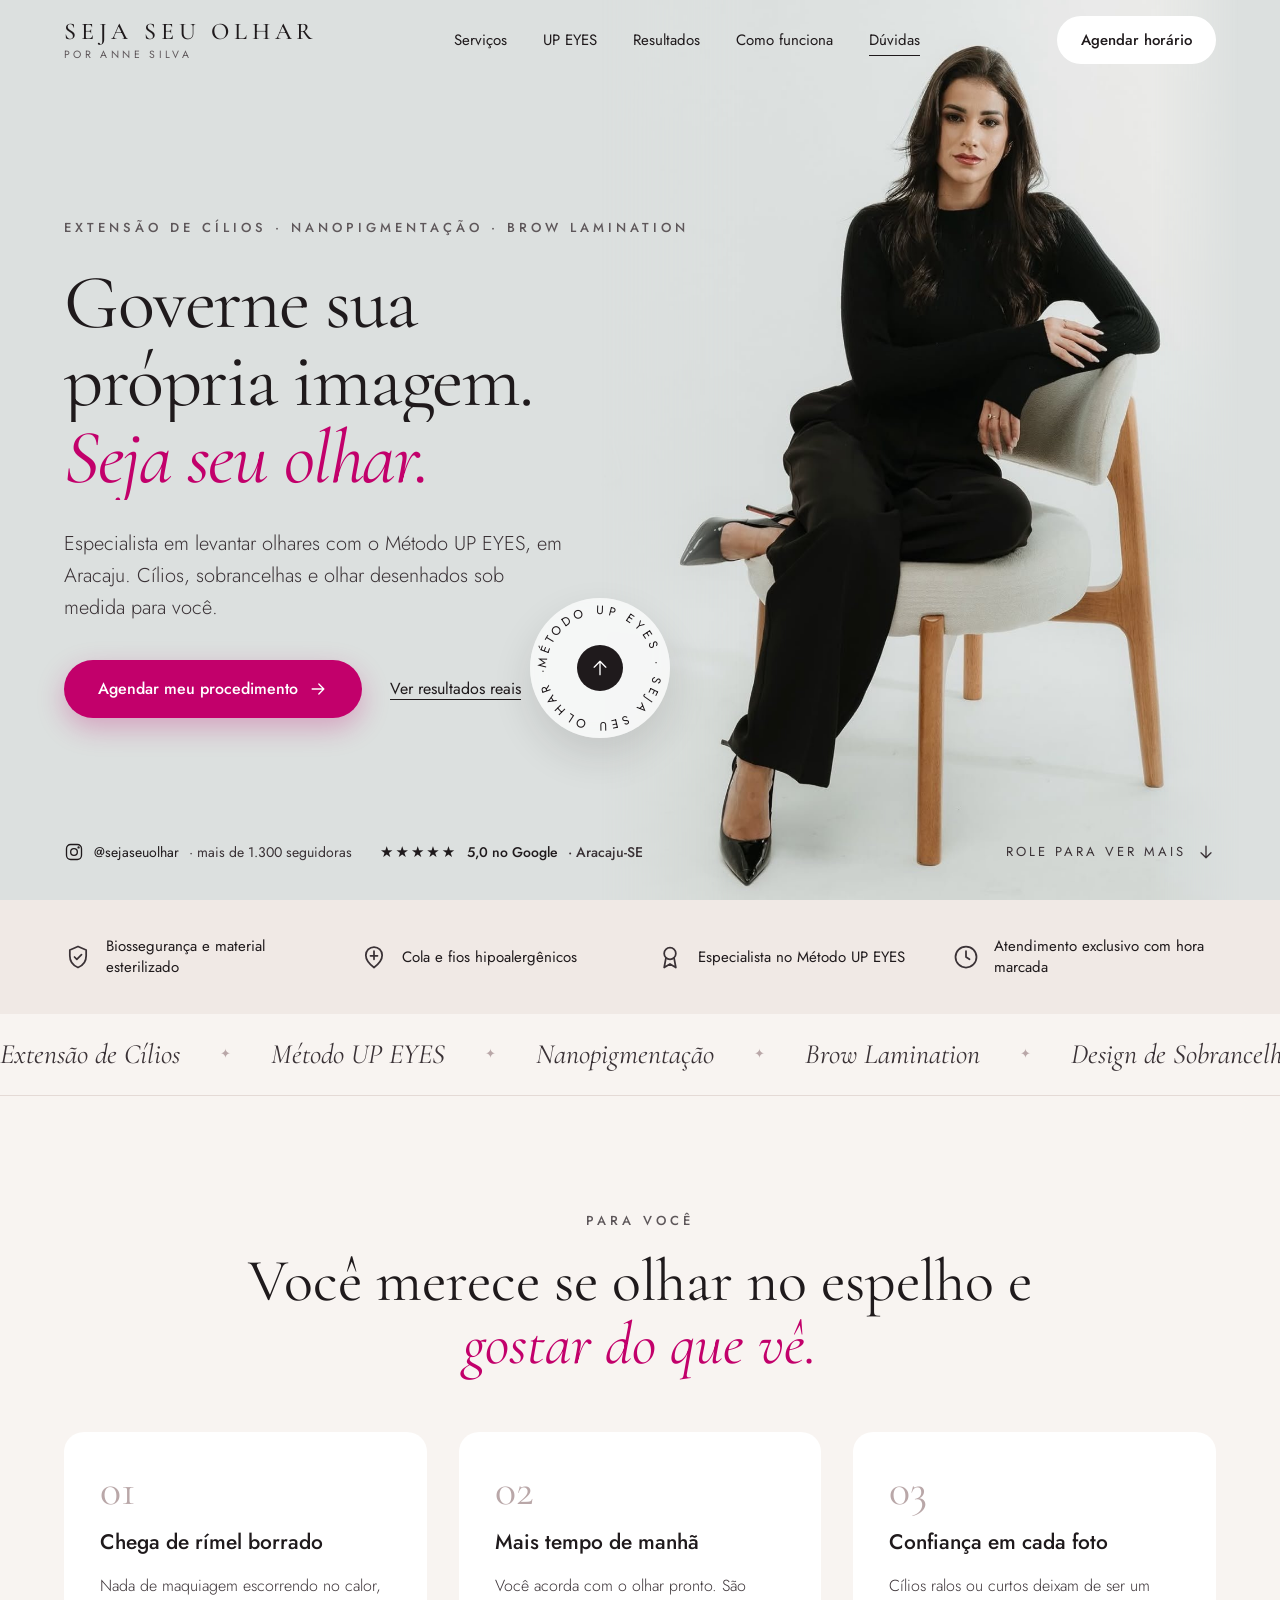
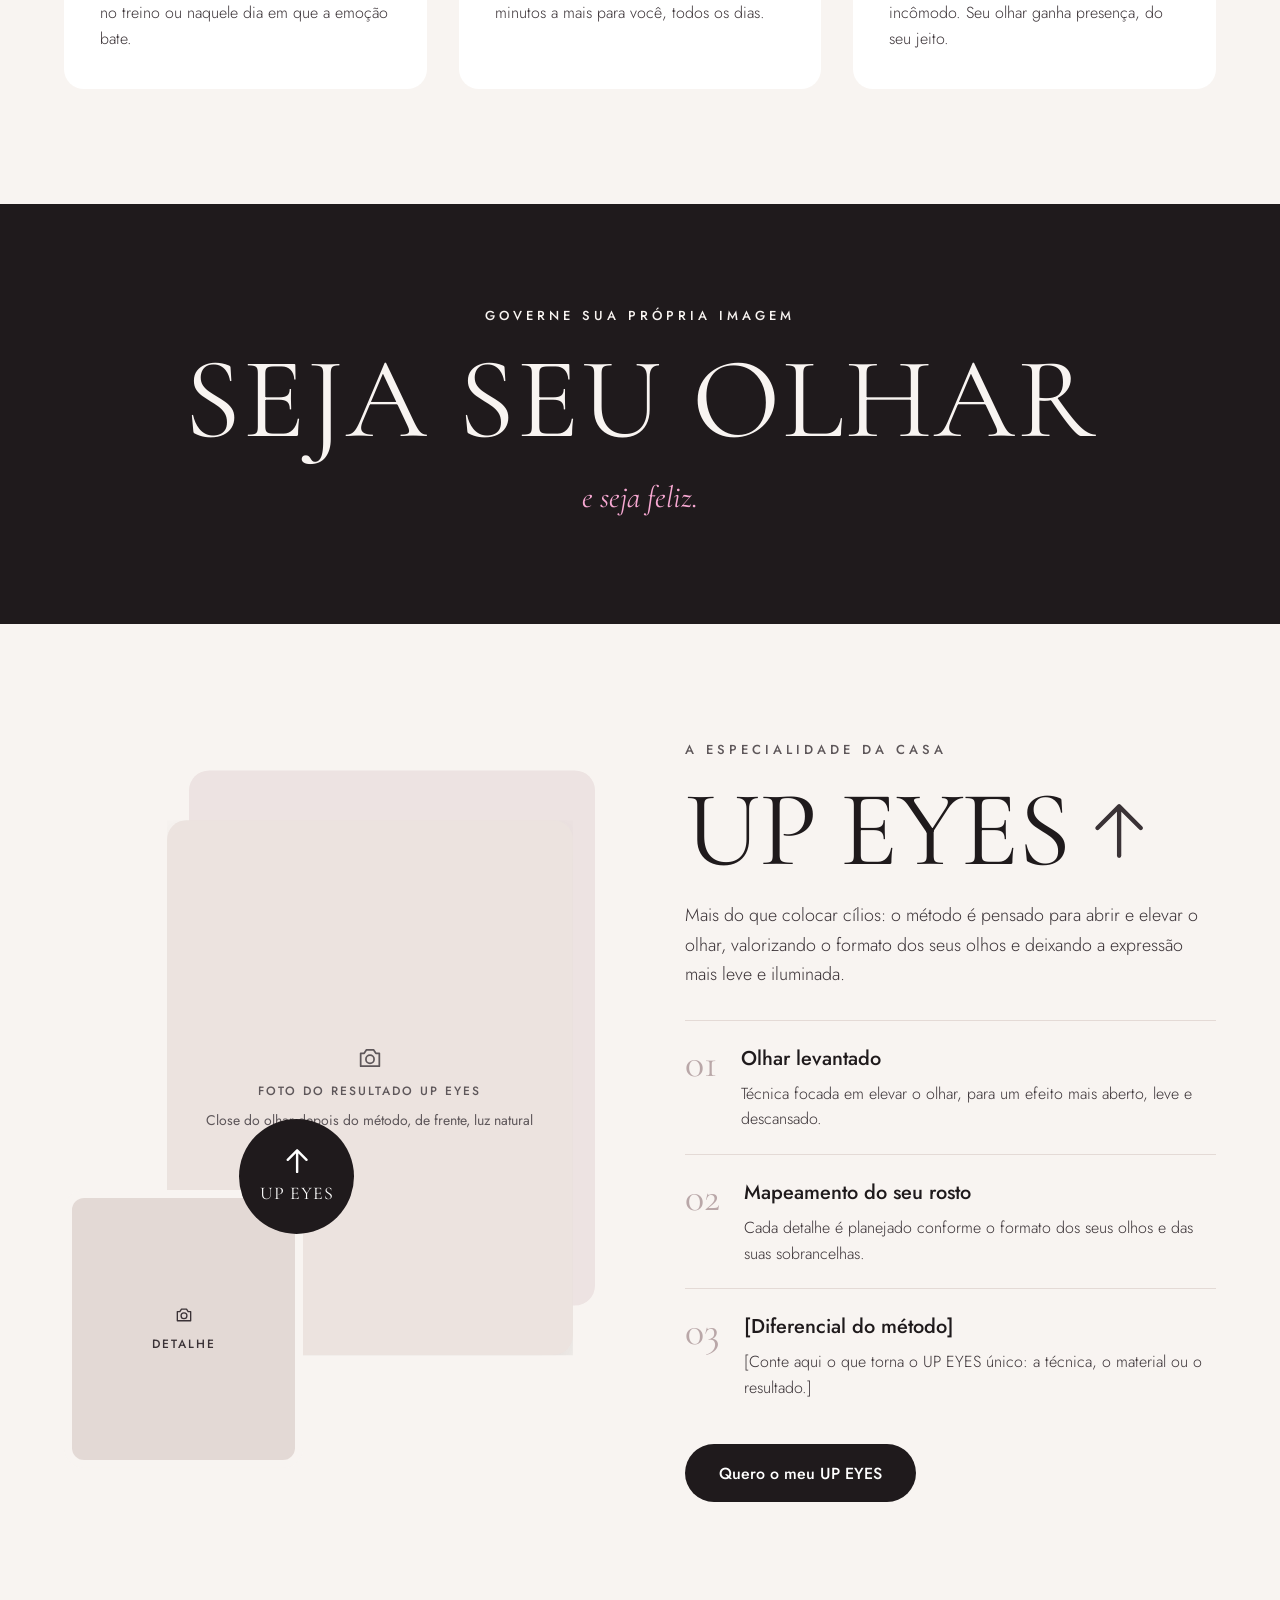
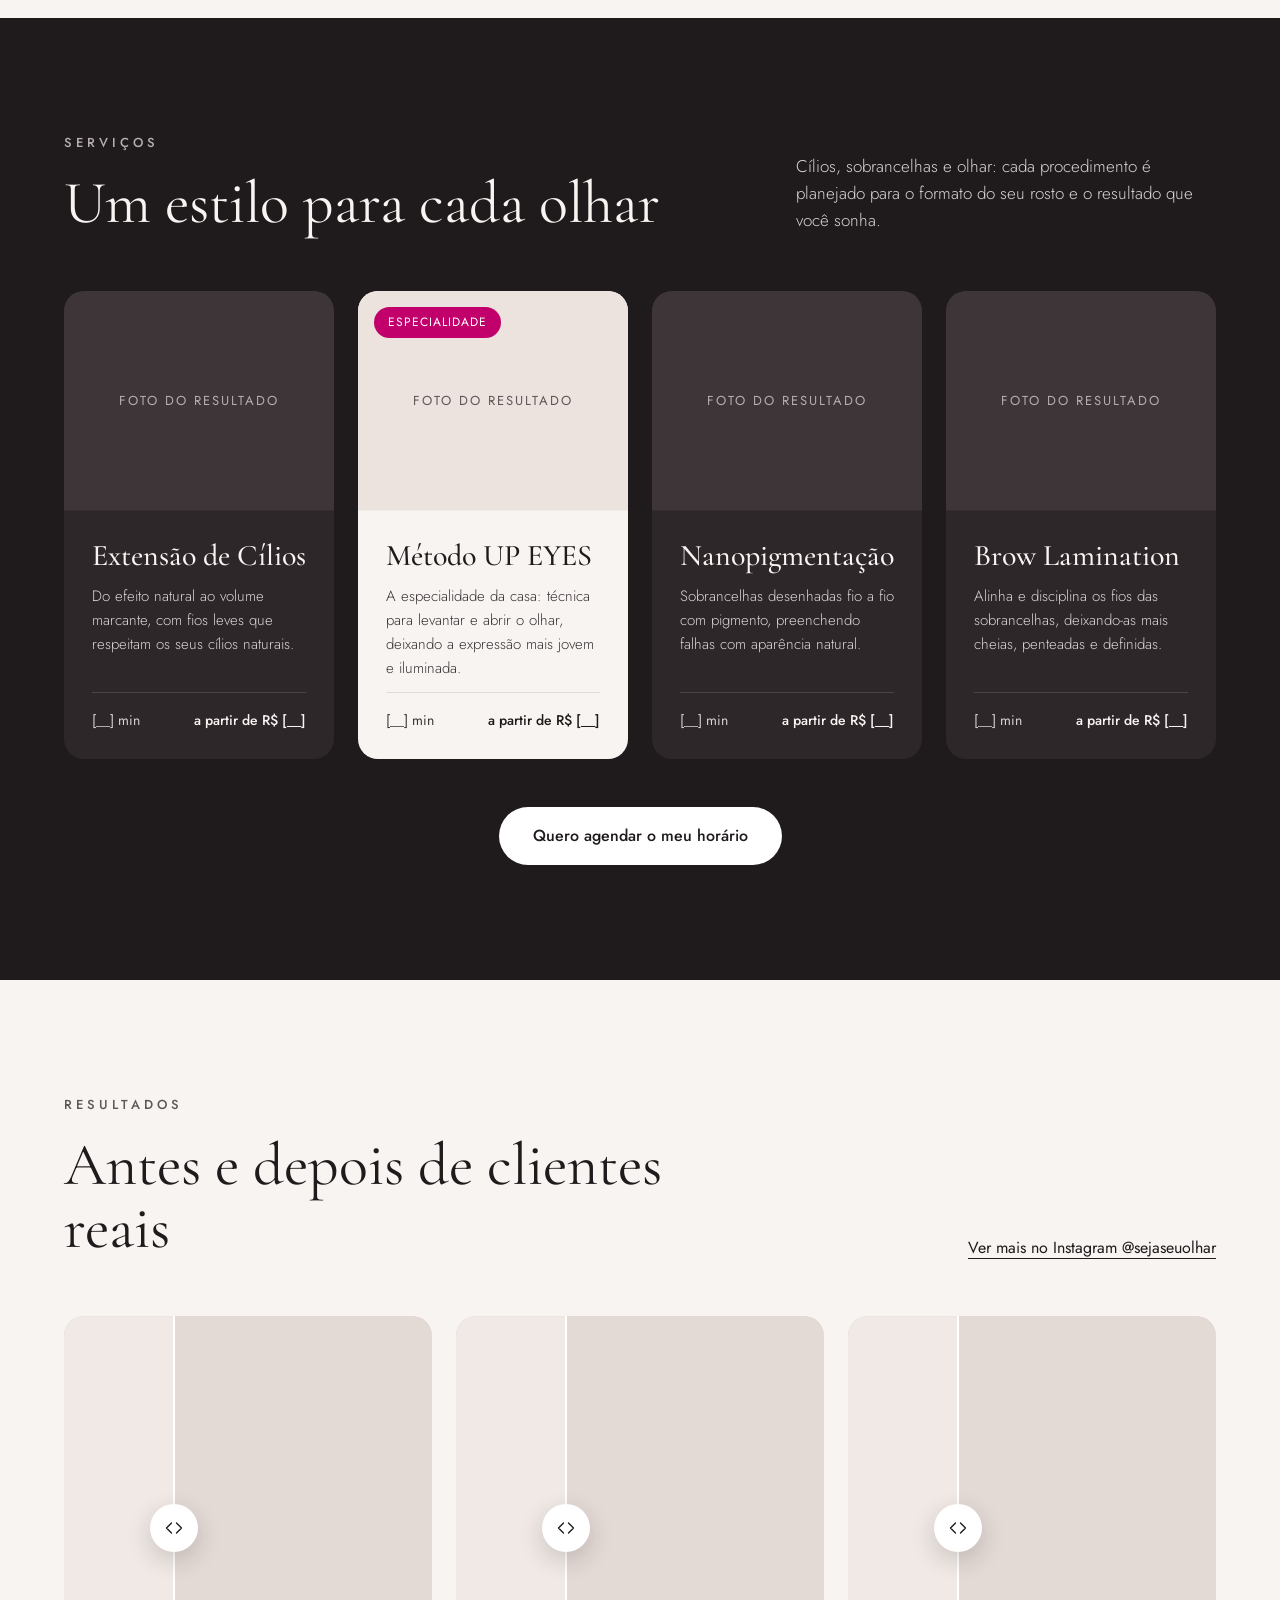
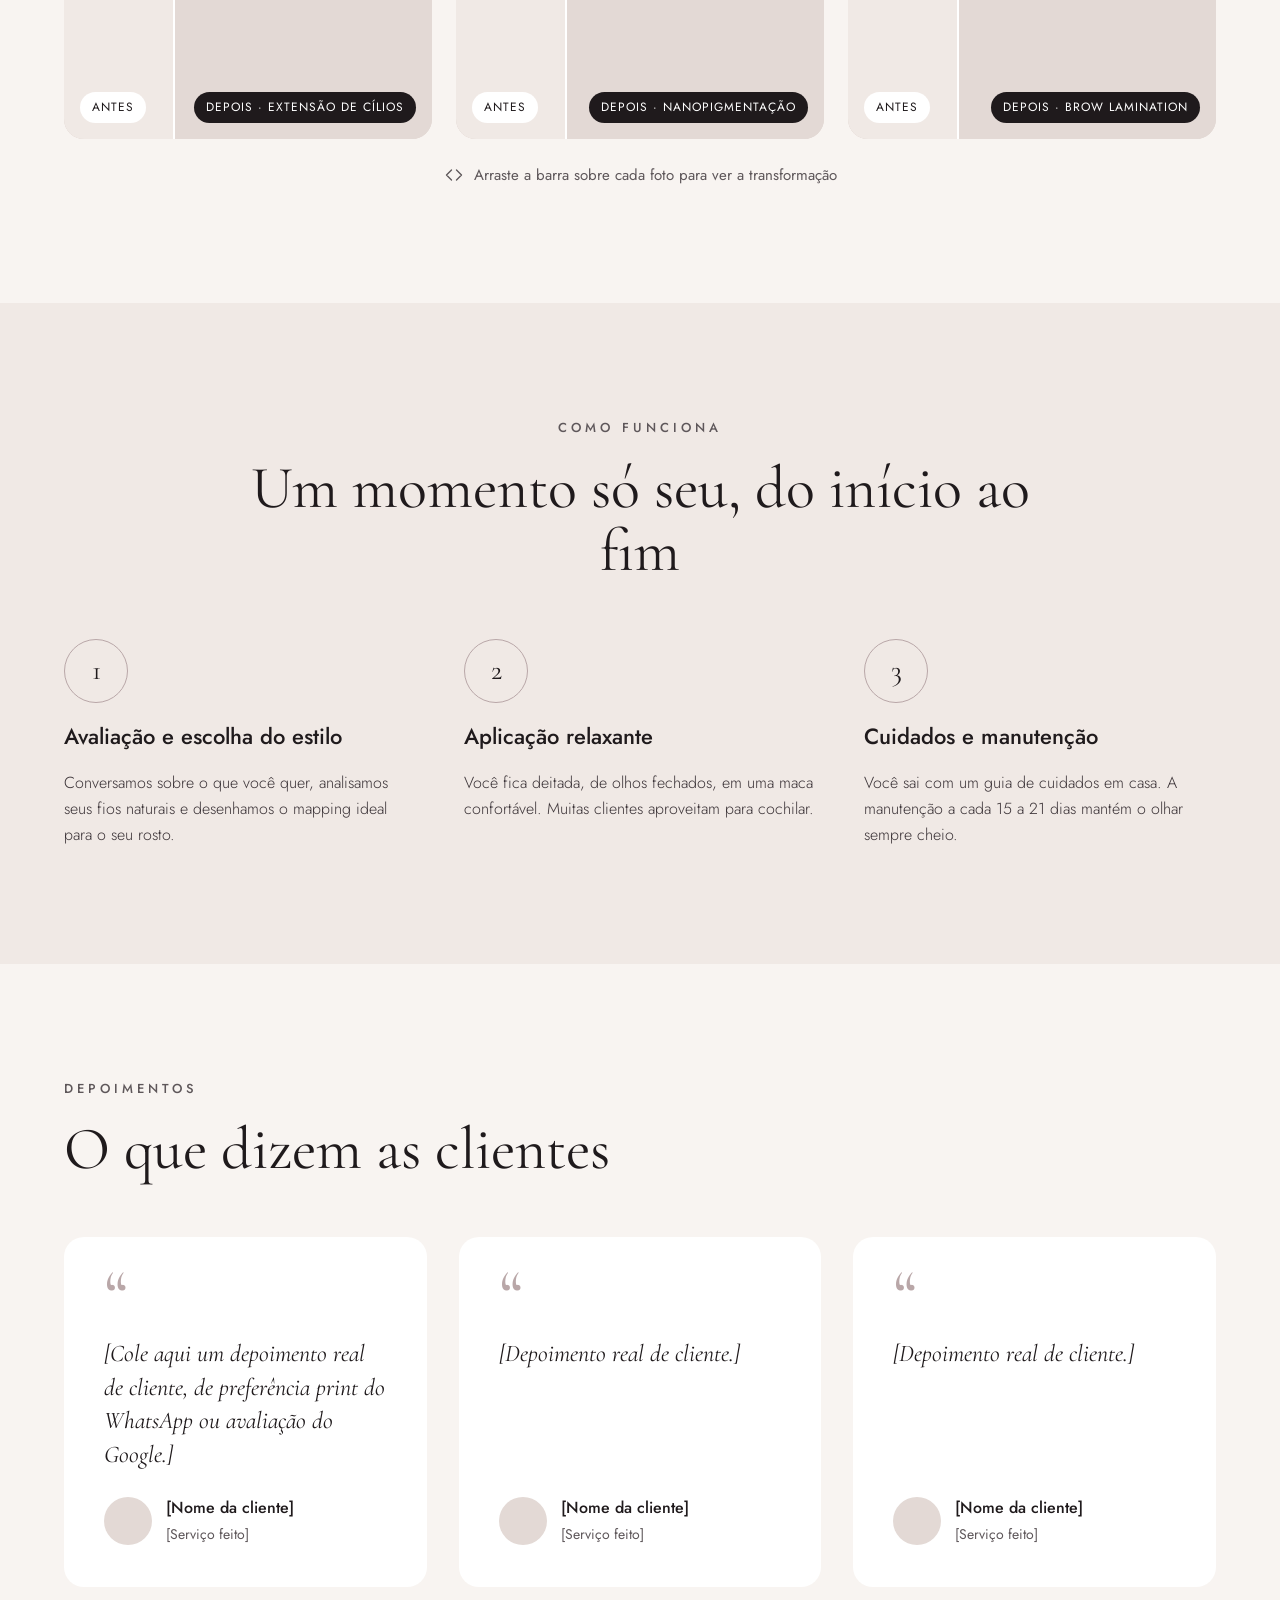
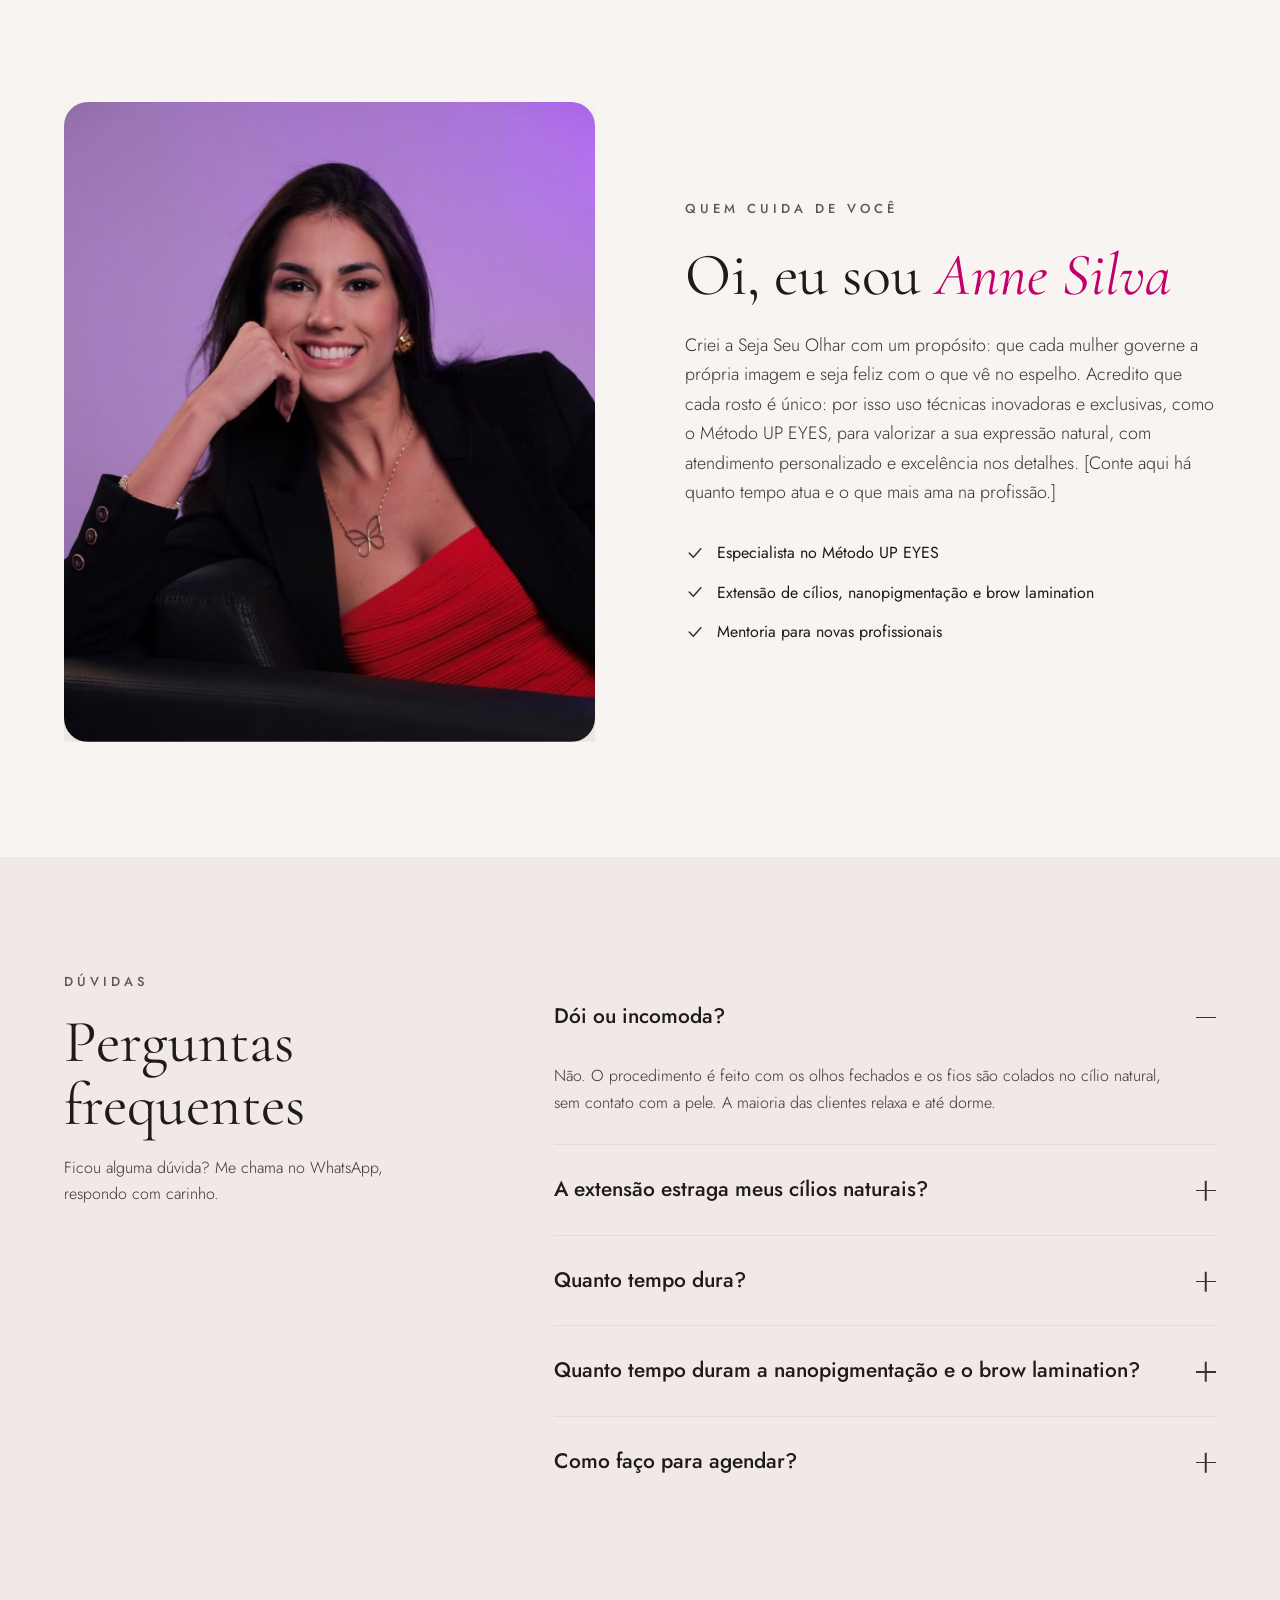
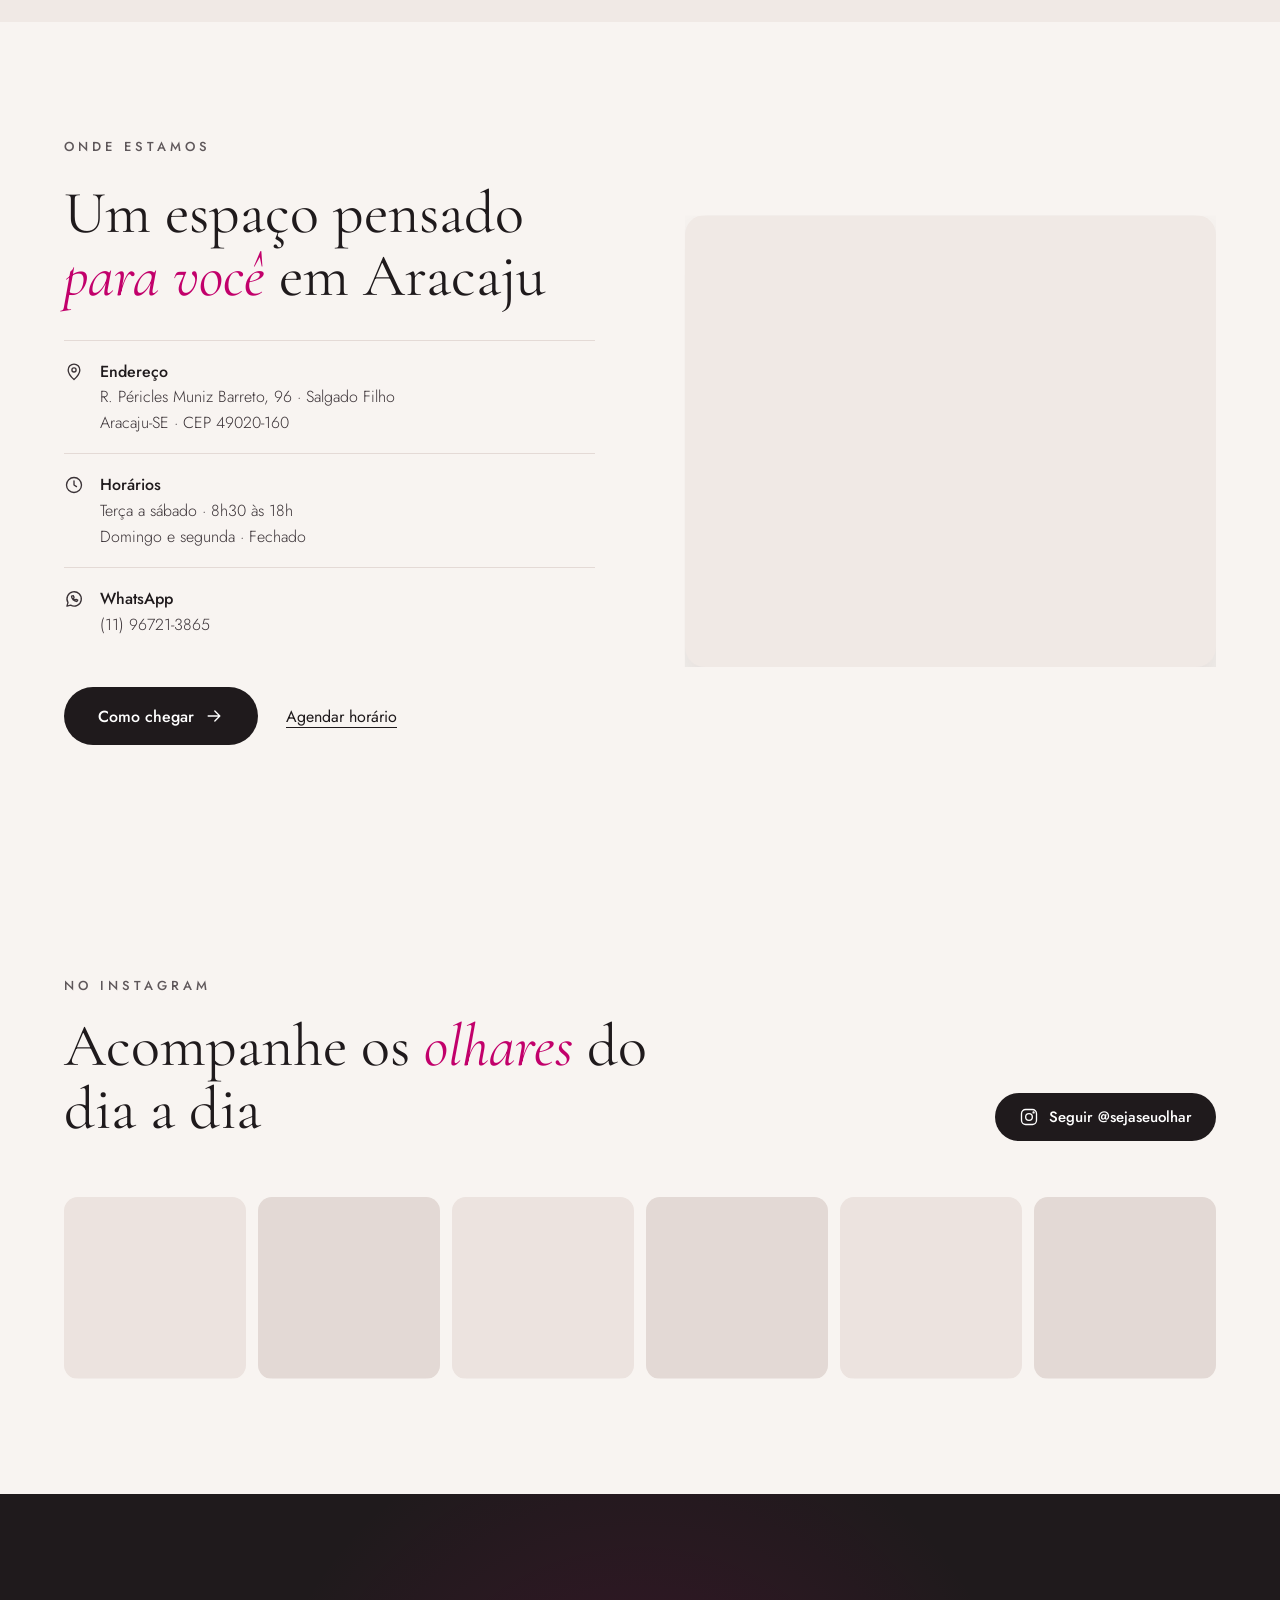
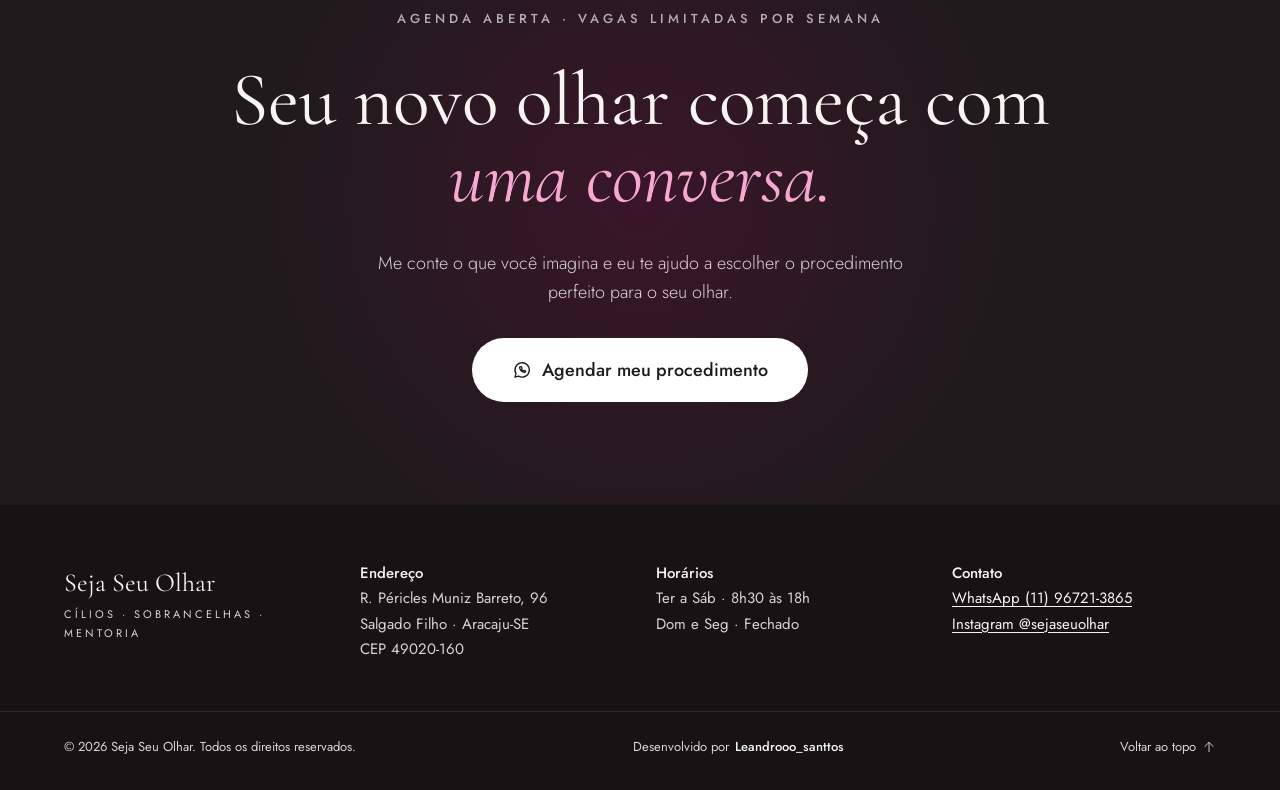
==== commit 5edd1e79: "feat(videos): oculta a seção "Em movimento" até os vídeos serem publicados - Seção marcada com hidde" ====
--- a/index.html
+++ b/index.html
@@ -30,7 +30,7 @@
   <link rel="preconnect" href="https://fonts.googleapis.com">
   <link rel="preconnect" href="https://fonts.gstatic.com" crossorigin>
   <link href="https://fonts.googleapis.com/css2?family=Cormorant+Garamond:ital,wght@0,400;0,500;1,400;1,500&family=Jost:wght@300;400;500;600&display=swap" rel="stylesheet">
-  <link rel="stylesheet" href="css/style.css?v=6">
+  <link rel="stylesheet" href="css/style.css?v=15">
 
   <!-- Dados para o Google (aparece melhor nas buscas) -->
   <script type="application/ld+json">
@@ -375,12 +375,11 @@
 </section>
 
 <!-- ========== VÍDEOS (EM MOVIMENTO) ==========
-  Coloque os vídeos na pasta video/ com estes nomes: reel-1.mp4 e reel-2.mp4
-  (vertical, 720p, 8 a 15 segundos, menos de 4 MB cada).
-  Enquanto o arquivo não existir, aparece o espaço reservado.
-  Para tirar a seção inteira, apague daqui até o comentário "FIM VÍDEOS".
+  Seção oculta até os vídeos chegarem. Para ativar, salve reel-1.mp4 e reel-2.mp4
+  na pasta video/ e apague o atributo "hidden" da linha abaixo.
+  Detalhes em docs/GUIA-DE-EDICAO.md.
 -->
-<section class="section section-tight-top reels-section" id="videos">
+<section class="section section-tight-top reels-section" id="videos" hidden>
   <div class="container reels">
     <header class="reels-text reveal">
       <span class="eyebrow">Em movimento</span>
@@ -610,7 +609,7 @@
     <form class="booking-form" id="booking-form">
       <fieldset>
         <legend><span>1</span> Qual procedimento?</legend>
-        <div class="chips">
+        <div class="chips chips-servico">
           <label class="chip"><input type="radio" name="servico" value="Extensão de Cílios"><span>Extensão de Cílios</span></label>
           <label class="chip"><input type="radio" name="servico" value="Método UP EYES"><span>Método UP EYES</span></label>
           <label class="chip"><input type="radio" name="servico" value="Nanopigmentação"><span>Nanopigmentação</span></label>
@@ -623,28 +622,88 @@
 
       <fieldset>
         <legend><span>2</span> Qual dia fica melhor?</legend>
+        <!-- Calendário: domingo, segunda, dias que já passaram e feriados ficam bloqueados.
+             A lista de feriados fica no arquivo js/main.js (procure por "FERIADOS"). -->
+        <div class="cal" id="cal">
+          <div class="cal-head">
+            <button type="button" class="cal-nav" data-cal="-1" aria-label="Mês anterior">&#8249;</button>
+            <strong class="cal-title" id="cal-title" aria-live="polite"></strong>
+            <button type="button" class="cal-nav" data-cal="1" aria-label="Próximo mês">&#8250;</button>
+          </div>
+          <div class="cal-week" aria-hidden="true"><span>Dom</span><span>Seg</span><span>Ter</span><span>Qua</span><span>Qui</span><span>Sex</span><span>Sáb</span></div>
+          <div class="cal-grid" id="cal-grid"></div>
+          <p class="cal-legend"><span class="cal-dot cal-dot-off"></span>Fechado <span class="cal-dot cal-dot-feriado"></span>Feriado</p>
+          <ul class="cal-holidays" id="cal-holidays"></ul>
+          <input type="radio" name="dia" id="cal-value" value="" hidden>
+        </div>
+      </fieldset>
+
+      <fieldset>
+        <legend><span>3</span> Qual horário?</legend>
+        <!-- Horários: para tirar ou incluir um, apague ou copie uma linha (o "value" é o que vai na mensagem).
+             Se a cliente escolher o dia de hoje, os horários que já passaram ficam bloqueados sozinhos. -->
+        <p class="slots-label">Manhã</p>
+        <div class="chips slots">
+          <label class="chip"><input type="radio" name="horario" value="8h30"><span>8h30</span></label>
+          <label class="chip"><input type="radio" name="horario" value="9h30"><span>9h30</span></label>
+          <label class="chip"><input type="radio" name="horario" value="10h30"><span>10h30</span></label>
+          <label class="chip"><input type="radio" name="horario" value="11h30"><span>11h30</span></label>
+        </div>
+        <p class="slots-label">Tarde</p>
+        <div class="chips slots">
+          <label class="chip"><input type="radio" name="horario" value="13h30"><span>13h30</span></label>
+          <label class="chip"><input type="radio" name="horario" value="14h30"><span>14h30</span></label>
+          <label class="chip"><input type="radio" name="horario" value="15h30"><span>15h30</span></label>
+          <label class="chip"><input type="radio" name="horario" value="16h30"><span>16h30</span></label>
+        </div>
+        <div class="chips cal-any">
+          <label class="chip"><input type="radio" name="horario" value="outro"><span>Outro horário</span></label>
+        </div>
+        <!-- Aparece ao tocar em "Outro horário": duas rodinhas (hora e minutos) para arrastar
+             para cima ou para baixo. São montadas no js/main.js (procure por "OUTRO_HORARIO"). -->
+        <div class="picker" id="slot-outro" hidden>
+          <div class="picker-show" aria-live="polite">
+            <span class="picker-show-label">Seu horário</span>
+            <strong class="picker-show-time"><span id="picker-h">--</span><i>h</i><span id="picker-m">--</span></strong>
+          </div>
+          <div class="wheels">
+            <div class="wheel-col">
+              <span class="wheel-label">Hora</span>
+              <div class="wheel" id="wheel-h" tabindex="0" role="spinbutton" aria-label="Hora"></div>
+            </div>
+            <span class="wheel-sep" aria-hidden="true">h</span>
+            <div class="wheel-col">
+              <span class="wheel-label">Minutos</span>
+              <div class="wheel" id="wheel-m" tabindex="0" role="spinbutton" aria-label="Minutos"></div>
+            </div>
+            <span class="wheel-band" aria-hidden="true"></span>
+          </div>
+          <p class="wheel-tip">Arraste para cima ou para baixo</p>
+          <input type="hidden" name="horarioOutro" id="horario-outro" value="">
+        </div>
+      </fieldset>
+
+      <fieldset>
+        <legend><span>4</span> Seus dados</legend>
+        <label class="field">
+          <span class="field-label">Seu nome completo <em>*</em></span>
+          <input type="text" name="nome" id="booking-nome" autocomplete="name" autocapitalize="words" maxlength="60" placeholder="Nome e sobrenome" required aria-describedby="booking-nome-dica">
+          <small class="field-hint" id="booking-nome-dica">Escreva seu nome e sobrenome.</small>
+        </label>
+        <p class="field-label">Já fez algum procedimento com a Anne?</p>
         <div class="chips">
-          <label class="chip"><input type="radio" name="dia" value="Terça"><span>Terça</span></label>
-          <label class="chip"><input type="radio" name="dia" value="Quarta"><span>Quarta</span></label>
-          <label class="chip"><input type="radio" name="dia" value="Quinta"><span>Quinta</span></label>
-          <label class="chip"><input type="radio" name="dia" value="Sexta"><span>Sexta</span></label>
-          <label class="chip"><input type="radio" name="dia" value="Sábado"><span>Sábado</span></label>
-          <label class="chip"><input type="radio" name="dia" value="Qualquer dia"><span>Tanto faz</span></label>
-        </div>
-      </fieldset>
-
-      <fieldset>
-        <legend><span>3</span> Qual período?</legend>
-        <div class="chips">
-          <label class="chip"><input type="radio" name="periodo" value="Manhã"><span>Manhã <small>8h30 às 12h</small></span></label>
-          <label class="chip"><input type="radio" name="periodo" value="Tarde"><span>Tarde <small>12h às 18h</small></span></label>
-          <label class="chip"><input type="radio" name="periodo" value="Qualquer horário"><span>Qualquer horário</span></label>
-        </div>
+          <label class="chip"><input type="radio" name="cliente" value="primeira"><span>É minha primeira vez</span></label>
+          <label class="chip"><input type="radio" name="cliente" value="ja"><span>Já sou cliente</span></label>
+        </div>
+        <label class="field">
+          <span class="field-label">Quer contar algo? <small>(opcional)</small></span>
+          <textarea name="obs" rows="2" maxlength="300" placeholder="Ex.: tenho alergia a..., quero um efeito mais natural, vou com uma amiga"></textarea>
+        </label>
       </fieldset>
 
       <div class="booking-preview" aria-live="polite">
         <strong>Sua mensagem</strong>
-        <p id="booking-msg">Escolha o procedimento para montar sua mensagem.</p>
+        <p id="booking-msg">Escolha o procedimento e escreva seu nome para montar sua mensagem.</p>
       </div>
 
       <a class="btn btn-primary btn-lg booking-send is-disabled" id="booking-send" href="#" target="_blank" rel="noopener" aria-disabled="true">
@@ -655,6 +714,6 @@
   </div>
 </div>
 
-<script src="js/main.js?v=6"></script>
+<script src="js/main.js?v=15"></script>
 </body>
 </html>
--- a/css/style.css
+++ b/css/style.css
@@ -620,6 +620,94 @@
 .chip input:focus-visible + span { outline: 2px solid var(--rosa); outline-offset: 2px; }
 .chip-wide { flex-basis: 100%; }
 .chip-wide > span { width: 100%; justify-content: center; }
+/* Procedimentos: duas colunas, todos os botões do mesmo tamanho */
+.chips-servico { display: grid; grid-template-columns: 1fr 1fr; gap: 8px; }
+.chips-servico .chip { display: flex; }
+.chips-servico .chip > span { width: 100%; min-height: 52px; justify-content: center; text-align: center; border-radius: 16px; padding: 8px 12px; }
+.chips-servico .chip-wide { grid-column: 1 / -1; }
+
+/* Calendário de escolha da data */
+.cal { background: #fff; border: 1px solid var(--linha); border-radius: 20px; padding: 14px 14px 12px; }
+.cal-head { display: flex; align-items: center; justify-content: space-between; margin-bottom: 10px; }
+.cal-title { font-family: var(--serif); font-weight: 500; font-size: 22px; }
+.cal-nav { width: 40px; height: 40px; border-radius: 50%; border: 1px solid var(--linha); background: var(--fundo); color: var(--preto); font-size: 22px; line-height: 1; cursor: pointer; display: inline-flex; align-items: center; justify-content: center; padding: 0 0 3px; }
+.cal-nav:hover:not(:disabled) { border-color: var(--rosa-suave); }
+.cal-nav:disabled { opacity: .3; cursor: default; }
+.cal-week, .cal-grid { display: grid; grid-template-columns: repeat(7, 1fr); gap: 4px; }
+.cal-week { margin-bottom: 4px; }
+.cal-week span { text-align: center; font-size: 11px; letter-spacing: .5px; text-transform: uppercase; color: var(--texto-3); }
+.cal-day { position: relative; height: 40px; border: 0; border-radius: 12px; background: transparent; color: var(--texto); font: inherit; font-size: 15px; cursor: pointer; transition: background-color .2s ease, color .2s ease; }
+.cal-day:hover:not(:disabled) { background: var(--fundo-2); }
+.cal-day:focus-visible { outline: 2px solid var(--rosa); outline-offset: 1px; }
+.cal-day.is-today { box-shadow: inset 0 0 0 1px var(--rosa-suave); }
+.cal-day.is-off { color: var(--nude-escuro); text-decoration: line-through; cursor: default; }
+.cal-day.is-feriado { color: var(--rosa); background: #FCEFF5; cursor: help; }
+.cal-day.is-feriado::after { content: ""; position: absolute; left: 50%; bottom: 5px; width: 4px; height: 4px; margin-left: -2px; border-radius: 50%; background: var(--rosa); }
+.cal-day.is-selected, .cal-day.is-selected:hover { background: var(--rosa); color: #fff; }
+.cal-legend { display: flex; align-items: center; flex-wrap: wrap; gap: 6px 6px; margin-top: 10px; font-size: 12px; color: var(--texto-3); }
+.cal-dot { display: inline-block; width: 10px; height: 10px; border-radius: 50%; margin-left: 8px; }
+.cal-dot:first-child { margin-left: 0; }
+.cal-dot-off { background: var(--cinza); }
+.cal-dot-feriado { background: var(--rosa); }
+.cal-holidays { list-style: none; margin: 8px 0 0; padding: 0; font-size: 13px; color: var(--texto-2); }
+.cal-holidays:empty { display: none; }
+.cal-holidays li { padding: 3px 0; }
+.cal-holidays b { color: var(--rosa); font-weight: 600; margin-right: 4px; }
+.cal-any { margin-top: 10px; }
+/* Dados da cliente */
+.field { display: block; margin-bottom: 14px; }
+.field-label { display: block; font-size: 13px; color: var(--texto-2); margin-bottom: 6px; }
+.field-label em { color: var(--rosa); font-style: normal; }
+.field-label small { color: var(--texto-3); font-size: 12px; }
+p.field-label { margin-top: 2px; }
+/* "Outro horário": hora + minutos */
+.picker { margin-top: 12px; background: #fff; border: 1px solid var(--linha); border-radius: 20px; padding: 16px 14px 14px; animation: pickerIn .35s ease; }
+.picker[hidden] { display: none; }
+@keyframes pickerIn { from { opacity: 0; transform: translateY(-6px); } to { opacity: 1; transform: none; } }
+.picker-show { display: flex; align-items: baseline; justify-content: space-between; padding: 0 4px 12px; margin-bottom: 4px; border-bottom: 1px solid var(--linha); }
+.picker-show-label { font-size: 11px; letter-spacing: 2px; text-transform: uppercase; color: var(--texto-3); }
+.picker-show-time { font-family: var(--serif); font-weight: 500; font-size: 38px; line-height: 1; color: var(--rosa); letter-spacing: 1px; }
+.picker-show-time i { font-style: normal; font-size: .7em; margin: 0 1px; }
+/* Rodinhas de hora e minutos (arrastar para cima/baixo) */
+.wheels { position: relative; display: flex; align-items: flex-start; justify-content: center; gap: 4px; padding-top: 6px; }
+.wheel-col { position: relative; z-index: 1; width: 96px; }
+.wheel-label { display: block; height: 22px; text-align: center; font-size: 11px; letter-spacing: 2px; text-transform: uppercase; color: var(--texto-3); }
+.wheel { height: 220px; padding: 88px 0; overflow-y: auto; scroll-snap-type: y mandatory; overscroll-behavior: contain; -webkit-overflow-scrolling: touch; scrollbar-width: none; cursor: grab; outline: none; touch-action: pan-y;
+  -webkit-mask-image: linear-gradient(to bottom, transparent 0, #000 34%, #000 66%, transparent 100%); mask-image: linear-gradient(to bottom, transparent 0, #000 34%, #000 66%, transparent 100%); }
+.wheel::-webkit-scrollbar { display: none; }
+.wheel.is-dragging { scroll-snap-type: none; cursor: grabbing; }
+.wheel:focus-visible { box-shadow: inset 0 0 0 2px var(--rosa-suave); border-radius: 14px; }
+.wheel-item { height: 44px; display: flex; align-items: center; justify-content: center; scroll-snap-align: center; font-family: var(--serif); font-size: 26px; font-weight: 500; color: var(--texto-3); user-select: none; -webkit-user-select: none; transition: color .15s ease, transform .15s ease; font-variant-numeric: lining-nums tabular-nums; }
+.wheel-item.is-center { color: var(--rosa); transform: scale(1.18); }
+.wheel-item.is-off { color: var(--cinza); text-decoration: line-through; text-decoration-thickness: 1px; }
+.wheel-sep { position: relative; z-index: 1; align-self: center; margin-top: 22px; font-family: var(--serif); font-size: 26px; color: var(--rosa); }
+.wheel-band { position: absolute; left: 0; right: 0; top: calc(6px + 22px + 88px); height: 44px; border-radius: 12px; background: #FCEFF5; border-top: 1px solid #F3CFE1; border-bottom: 1px solid #F3CFE1; pointer-events: none; }
+.wheel-tip { text-align: center; font-size: 12px; color: var(--texto-3); margin-top: 6px; }
+.picker-show-time { font-variant-numeric: lining-nums; }
+@media (prefers-reduced-motion: reduce) { .picker { animation: none; } }
+.field input, .field textarea { display: block; width: 100%; padding: 12px 16px; border: 1px solid var(--linha); border-radius: 14px; background: #fff; color: var(--texto); font: inherit; font-size: 16px; line-height: 1.4; resize: vertical; transition: border-color .2s ease; }
+.field input::placeholder, .field textarea::placeholder { color: var(--nude-escuro); }
+.field input:focus, .field textarea:focus { outline: none; border-color: var(--rosa); box-shadow: 0 0 0 3px rgba(194, 0, 107, .12); }
+.field input.is-invalid { border-color: var(--rosa); background: #FCEFF5; }
+.field-hint { display: block; margin-top: 6px; font-size: 12px; color: var(--texto-3); }
+.field input.is-invalid + .field-hint { color: var(--rosa); }
+.field + p.field-label + .chips { margin-bottom: 14px; }
+/* Horários */
+.slots-label { font-size: 11px; letter-spacing: 2px; text-transform: uppercase; color: var(--texto-3); margin: 4px 0 8px; }
+.slots + .slots-label { margin-top: 14px; }
+.slots { display: grid; grid-template-columns: repeat(4, 1fr); gap: 8px; }
+.slots .chip > span { width: 100%; justify-content: center; padding: 8px 4px; }
+.chip.is-off { cursor: default; }
+.chip.is-off > span { color: var(--nude-escuro); text-decoration: line-through; background: transparent; border-style: dashed; }
+@media (max-width: 340px) {
+  .slots { grid-template-columns: repeat(2, 1fr); }
+}
+@media (max-width: 360px) {
+  .cal { padding: 12px 8px 10px; }
+  .cal-day { height: 36px; font-size: 14px; }
+  .cal-week span { font-size: 10px; letter-spacing: 0; }
+}
+
 .booking-preview { background: var(--fundo-2); border-radius: 16px; padding: 14px 16px; font-size: 14px; line-height: 1.5; color: var(--texto-2); }
 .booking-preview > strong { display: block; font-size: 11px; letter-spacing: 2px; text-transform: uppercase; color: var(--texto-3); margin-bottom: 4px; font-weight: 500; }
 .booking-preview p { white-space: pre-line; }
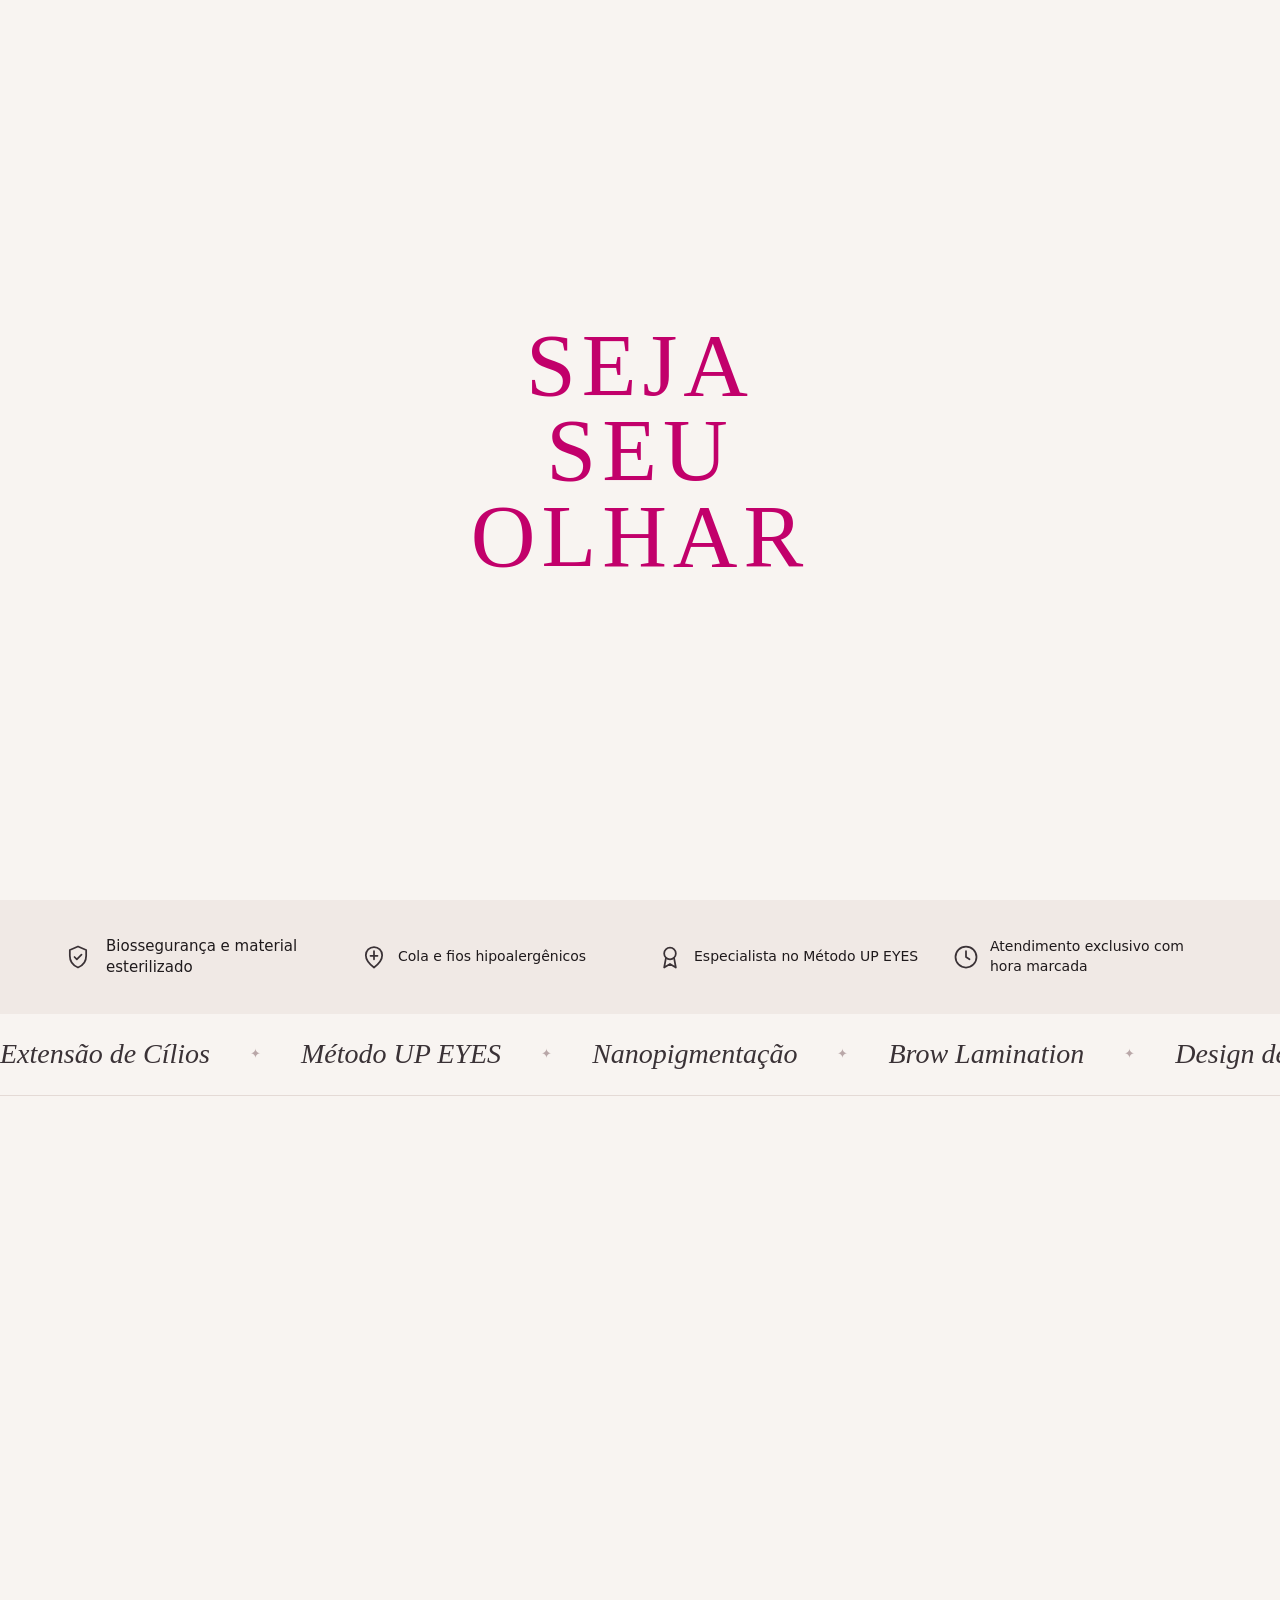
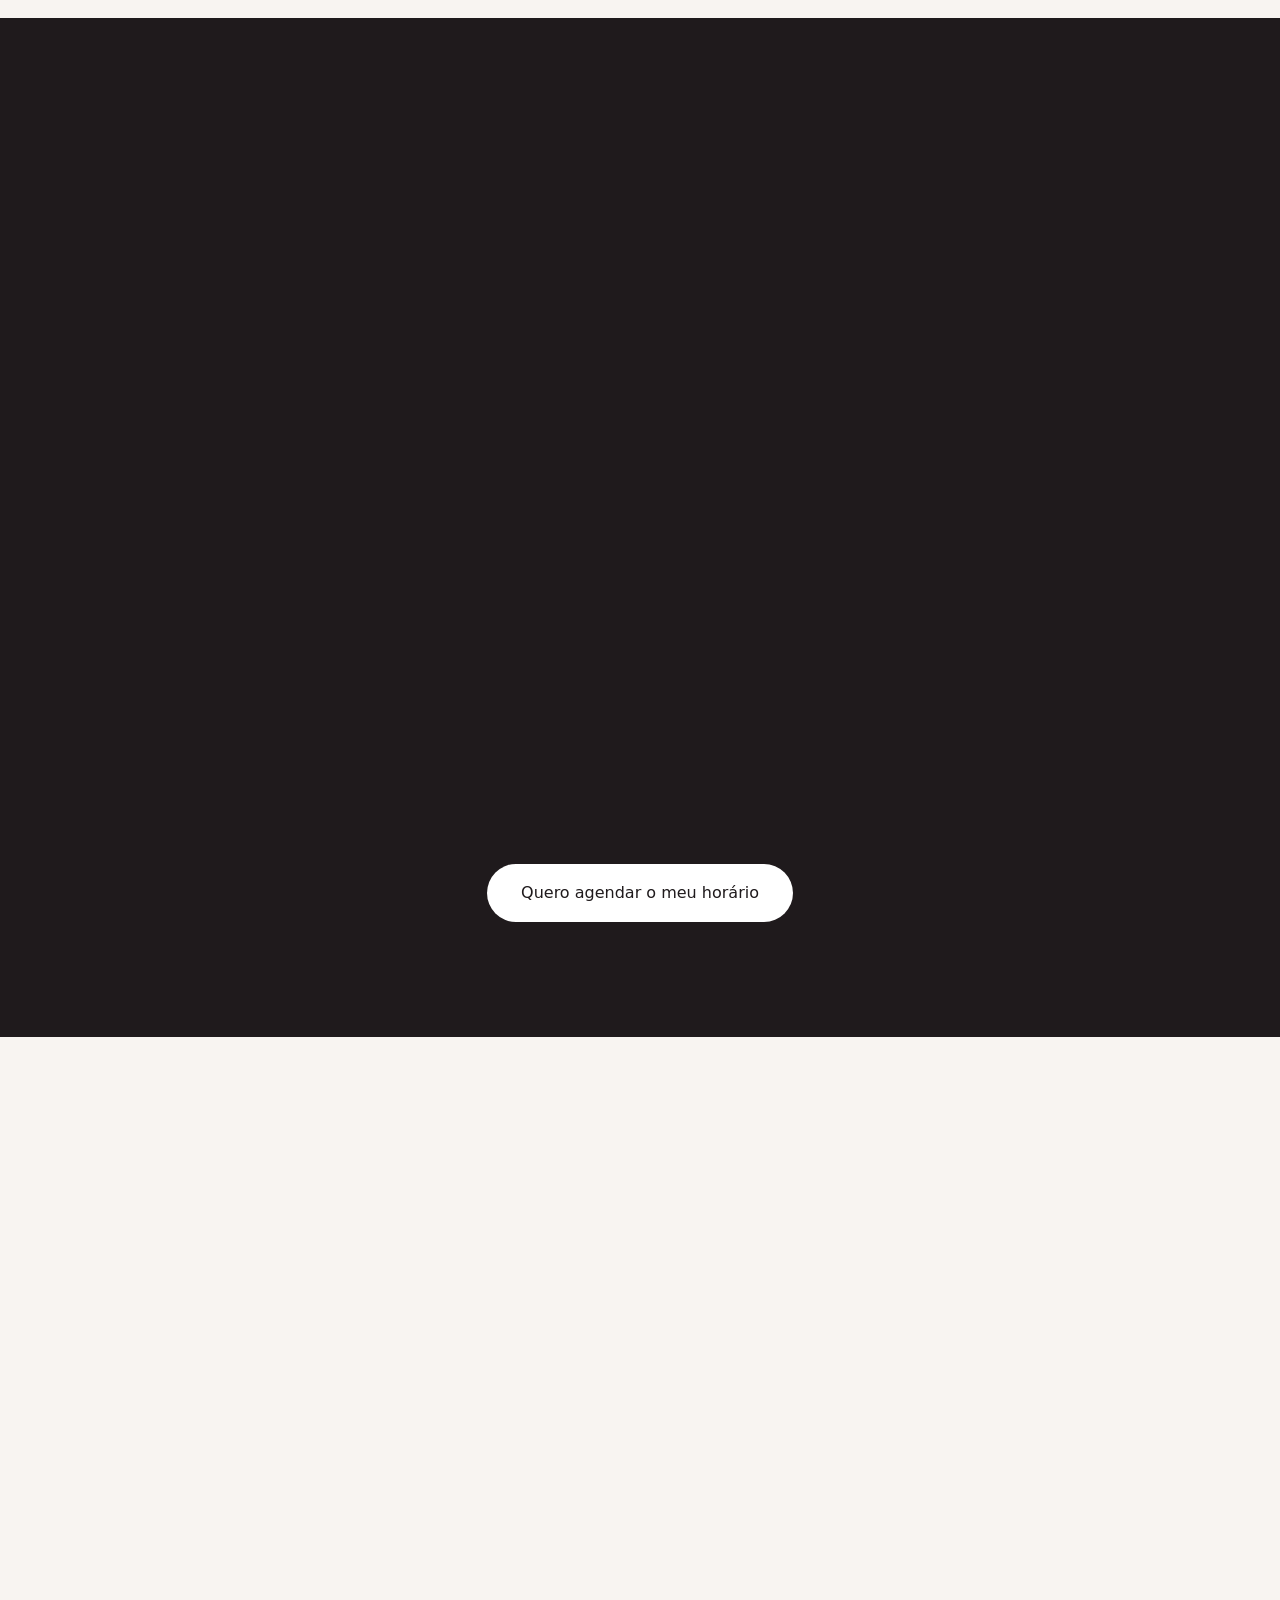
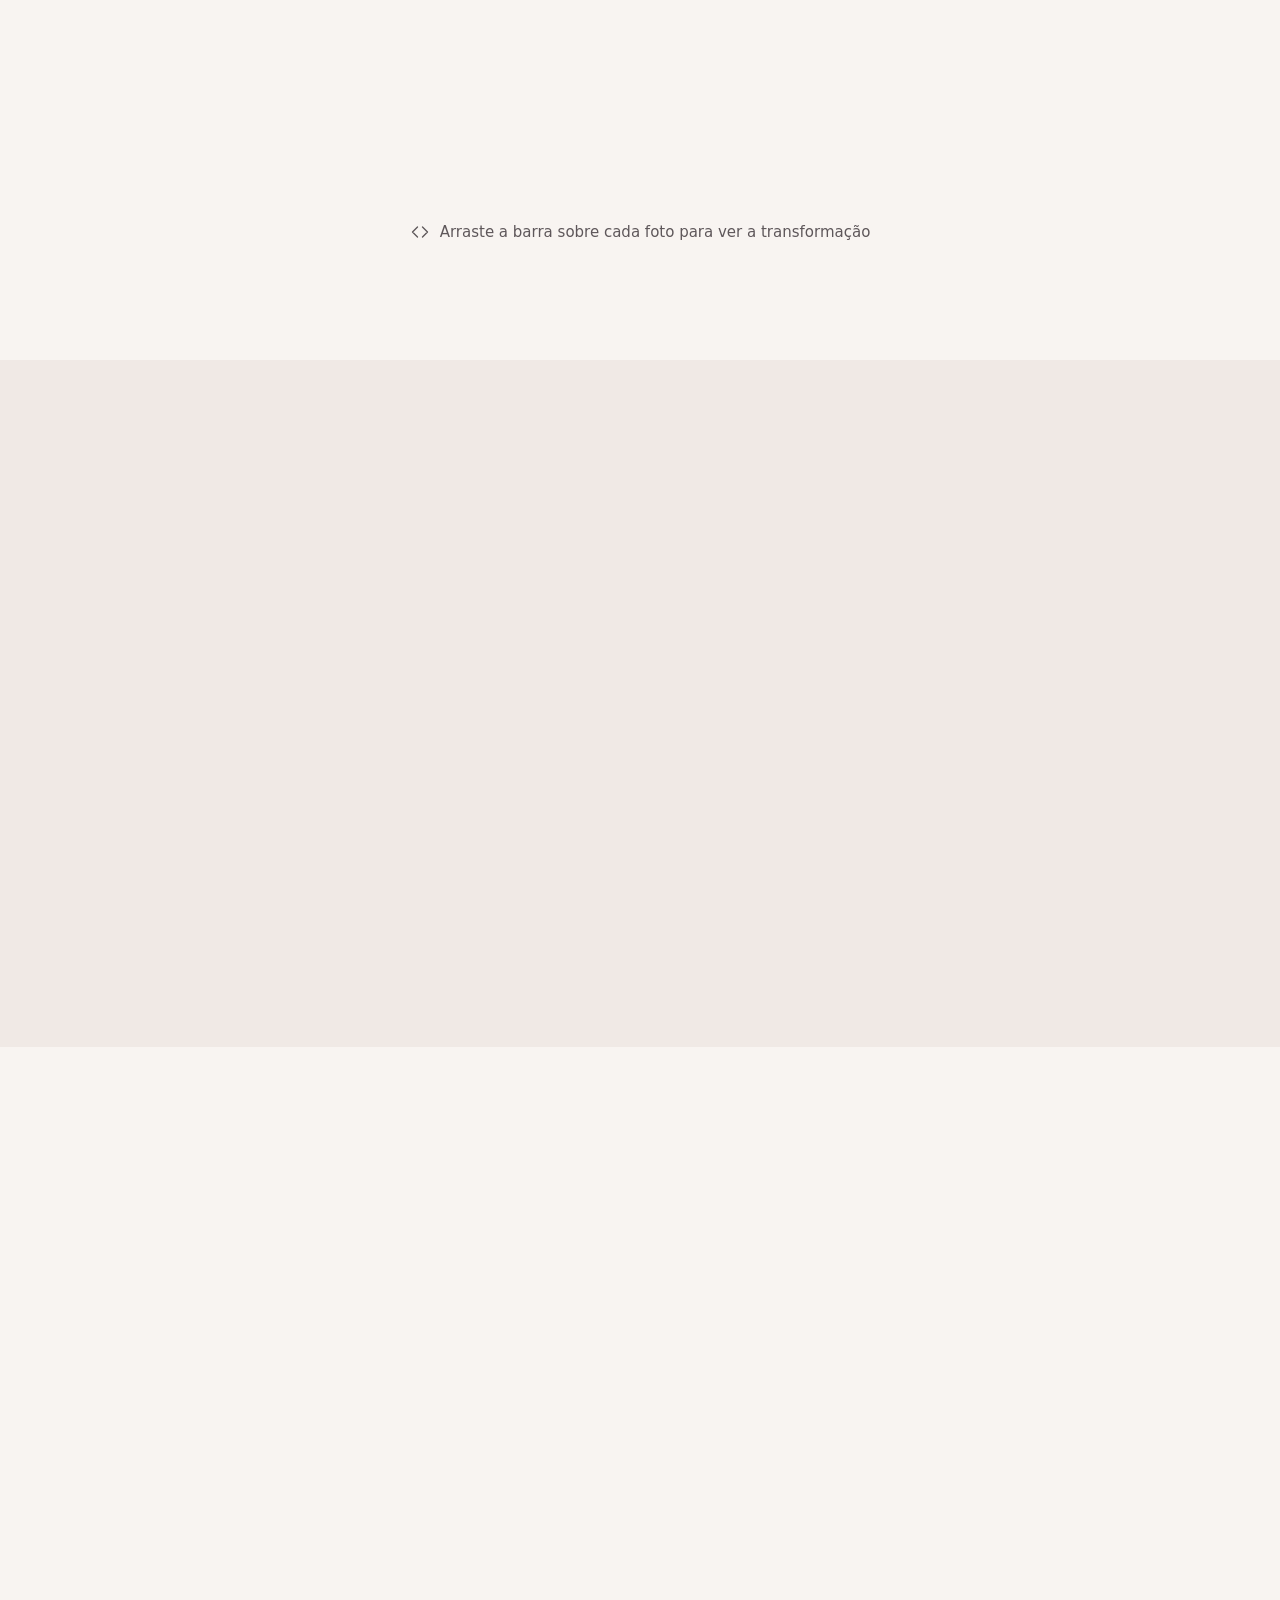
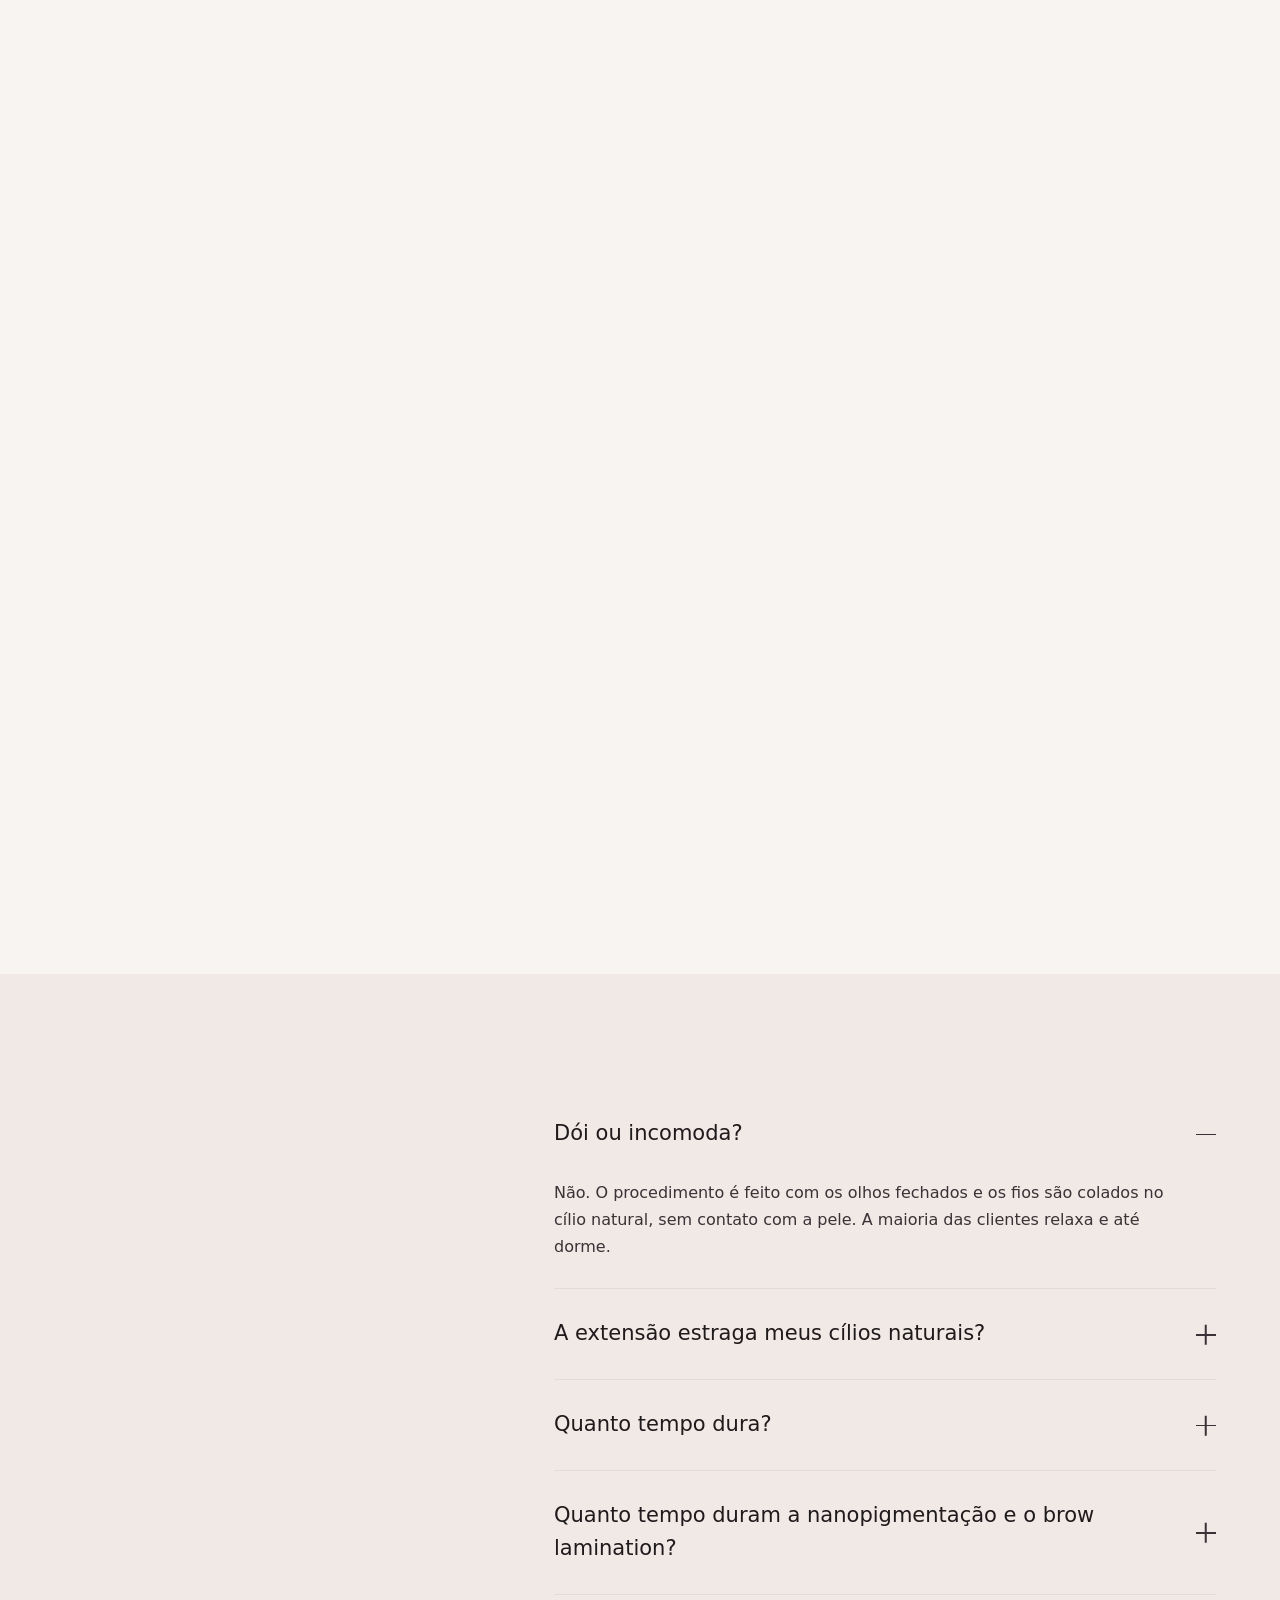
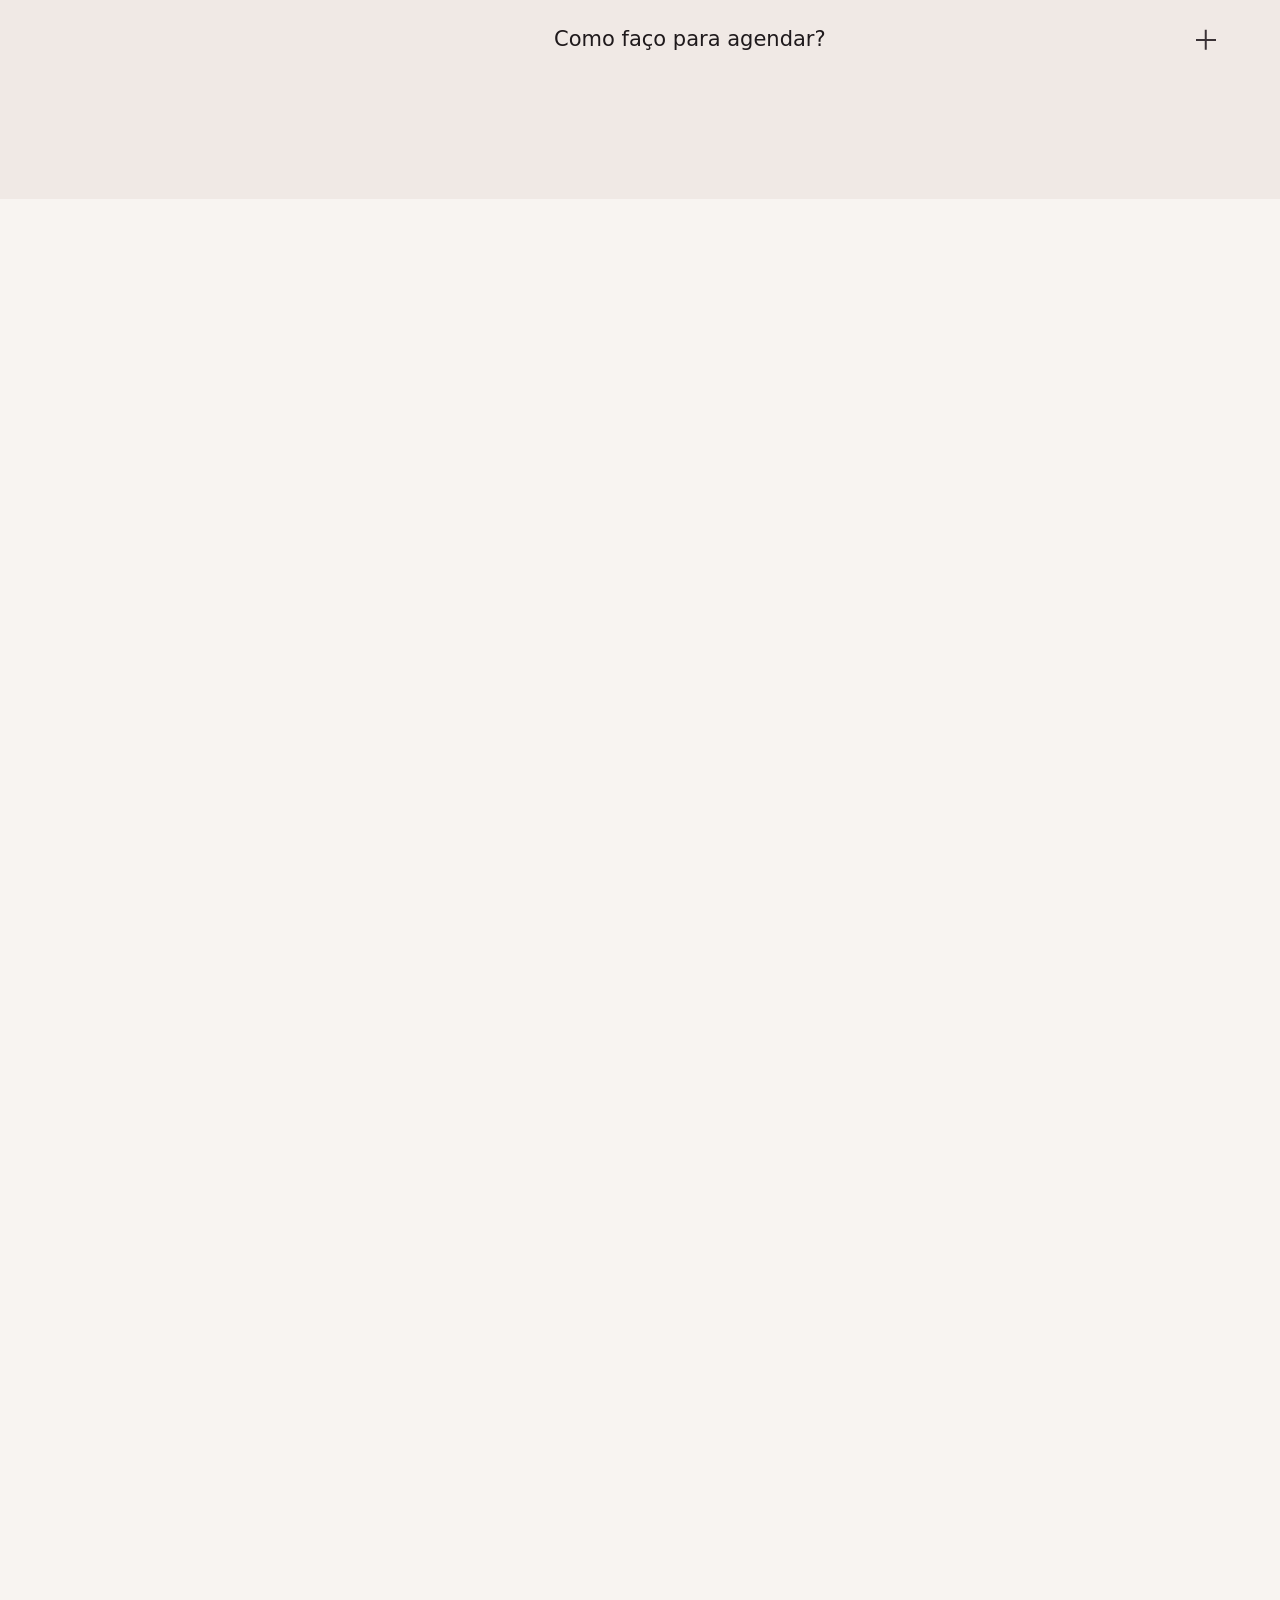
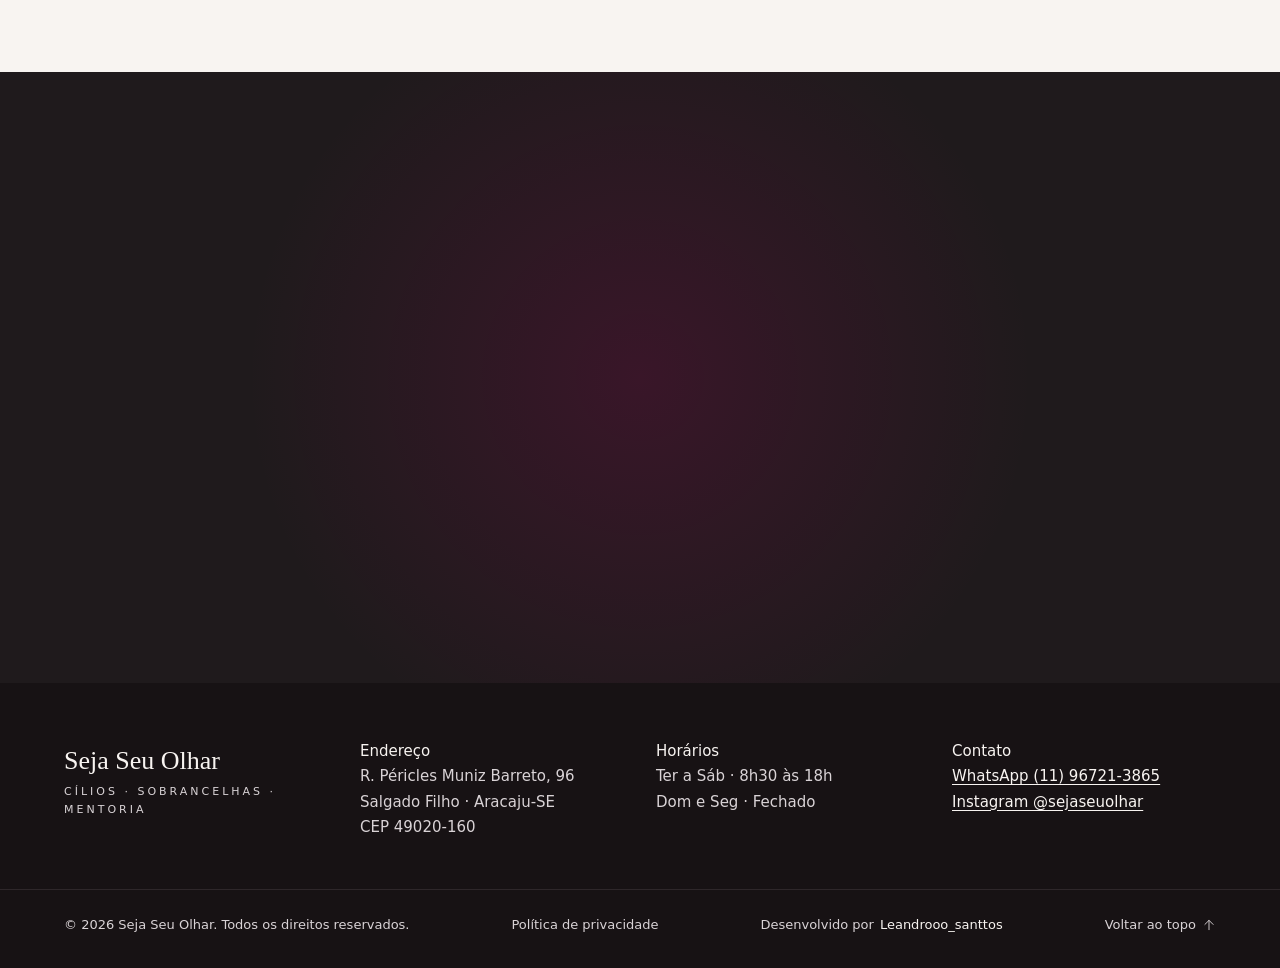
==== commit 09a1670b: "feat(seguranca): adiciona CSP, política de privacidade, página 404 e sitemap - CSP e Referrer-Policy" ====
--- a/index.html
+++ b/index.html
@@ -3,6 +3,11 @@
 <head>
   <meta charset="utf-8">
   <meta name="viewport" content="width=device-width, initial-scale=1">
+  <!-- Segurança: só permite carregar arquivos do próprio site, do Google Fonts e do Google Maps.
+       Se incluir um serviço novo (Analytics, Pixel, outro mapa...), libere o endereço dele aqui
+       e nas outras páginas (mentoria.html, privacidade.html e 404.html). -->
+  <meta http-equiv="Content-Security-Policy" content="default-src 'self'; script-src 'self'; style-src 'self' https://fonts.googleapis.com; font-src https://fonts.gstatic.com; img-src 'self' data:; media-src 'self'; frame-src https://www.google.com https://maps.google.com; connect-src 'none'; object-src 'none'; base-uri 'self'; form-action 'none'; upgrade-insecure-requests">
+  <meta name="referrer" content="strict-origin-when-cross-origin">
   <title>Seja Seu Olhar · Extensão de Cílios, Nanopigmentação e Brow Lamination em Aracaju</title>
   <meta name="description" content="Especialista em realçar o olhar em Aracaju-SE: extensão de cílios, nanopigmentação, design de sobrancelhas e brow lamination com o Método UP EYES. Nota 5,0 no Google. Agende seu horário!">
   <meta name="theme-color" content="#1F1A1C">
@@ -30,7 +35,7 @@
   <link rel="preconnect" href="https://fonts.googleapis.com">
   <link rel="preconnect" href="https://fonts.gstatic.com" crossorigin>
   <link href="https://fonts.googleapis.com/css2?family=Cormorant+Garamond:ital,wght@0,400;0,500;1,400;1,500&family=Jost:wght@300;400;500;600&display=swap" rel="stylesheet">
-  <link rel="stylesheet" href="css/style.css?v=15">
+  <link rel="stylesheet" href="css/style.css?v=19">
 
   <!-- Dados para o Google (aparece melhor nas buscas) -->
   <script type="application/ld+json">
@@ -62,7 +67,7 @@
 <body>
 
 <!-- Ícones reutilizáveis -->
-<svg width="0" height="0" style="position:absolute" aria-hidden="true">
+<svg class="svg-sprite" width="0" height="0" aria-hidden="true">
   <symbol id="i-arrow-right" viewBox="0 0 24 24"><path d="M5 12h14M13 6l6 6-6 6"/></symbol>
   <symbol id="i-arrow-down" viewBox="0 0 24 24"><path d="M12 5v14M6 13l6 6 6-6"/></symbol>
   <symbol id="i-arrow-up" viewBox="0 0 24 24"><path d="M12 20V4M5 11l7-7 7 7"/></symbol>
@@ -111,6 +116,8 @@
       <a href="#up-eyes">UP EYES</a>
       <a href="#resultados">Resultados</a>
       <a href="#como-funciona">Como funciona</a>
+      <!-- Mentoria: oculta até a página ter textos, preços, turmas e depoimentos reais. Para mostrar, apague o "hidden" aqui e na seção CHAMADA PARA A MENTORIA. -->
+      <a href="mentoria.html" class="nav-mentoria" hidden target="_blank" rel="noopener">Mentoria <span class="nav-badge">Novo</span></a>
       <a href="#duvidas">Dúvidas</a>
       <a href="https://wa.me/5511967213865?text=Ol%C3%A1%2C%20Anne!%20Vim%20pelo%20site%20e%20quero%20agendar%20um%20hor%C3%A1rio." class="btn btn-dark nav-cta" target="_blank" rel="noopener">Agendar horário</a>
     </nav>
@@ -142,14 +149,14 @@
   </a>
 
   <div class="container hero-content">
-    <span class="eyebrow hero-anim" style="--d:0">Extensão de Cílios · Nanopigmentação · Brow Lamination</span>
+    <span class="eyebrow hero-anim d0">Extensão de Cílios · Nanopigmentação · Brow Lamination</span>
     <h1 class="hero-title">
-      <span class="line"><span style="--d:1">Governe sua</span></span>
-      <span class="line"><span style="--d:2">própria imagem.</span></span>
-      <span class="line"><em style="--d:3">Seja seu olhar.</em></span>
+      <span class="line"><span class="d1">Governe sua</span></span>
+      <span class="line"><span class="d2">própria imagem.</span></span>
+      <span class="line"><em class="d3">Seja seu olhar.</em></span>
     </h1>
-    <p class="hero-text hero-anim" style="--d:4">Especialista em levantar olhares com o Método UP EYES, em Aracaju. Cílios, sobrancelhas e olhar desenhados sob medida para você.</p>
-    <div class="hero-actions hero-anim" style="--d:5">
+    <p class="hero-text hero-anim d4">Especialista em levantar olhares com o Método UP EYES, em Aracaju. Cílios, sobrancelhas e olhar desenhados sob medida para você.</p>
+    <div class="hero-actions hero-anim d5">
       <a href="https://wa.me/5511967213865?text=Ol%C3%A1%2C%20Anne!%20Vim%20pelo%20site%20e%20quero%20agendar%20um%20hor%C3%A1rio." class="btn btn-primary btn-lg btn-shine" target="_blank" rel="noopener">
         Agendar meu procedimento <svg class="ico"><use href="#i-arrow-right"/></svg>
       </a>
@@ -157,7 +164,7 @@
     </div>
   </div>
 
-  <div class="container hero-footer hero-anim" style="--d:6">
+  <div class="container hero-footer hero-anim d6">
     <div class="hero-proof">
     <a href="https://www.instagram.com/sejaseuolhar/" class="hero-insta" target="_blank" rel="noopener">
       <svg class="ico"><use href="#i-insta"/></svg> @sejaseuolhar <span>· mais de <b class="count" data-to="1300">1.300</b> seguidoras</span>
@@ -237,7 +244,7 @@
         <span>Close do olhar depois do método, de frente, luz natural</span>
       </div>
       <!-- FOTO: troque a div abaixo por <img src="img/up-eyes-detalhe.jpg" alt="..." class="collage-small img-reveal" loading="lazy" data-parallax="0.08"> -->
-      <div class="collage-small placeholder placeholder-dark img-reveal" style="--delay:.25s" data-parallax="0.08">
+      <div class="collage-small placeholder placeholder-dark img-reveal" data-parallax="0.08">
         <svg class="ico"><use href="#i-camera"/></svg>
         <strong>Detalhe</strong>
       </div>
@@ -343,7 +350,7 @@
         <img src="img/depois-cilios.jpg" alt="Depois" class="ba-img">  (dentro de .ba-after)
     -->
     <div class="ba-grid">
-      <div class="ba reveal" style="--pos:50%">
+      <div class="ba reveal">
         <div class="ba-after"><div class="ba-placeholder ba-ph-after"></div></div>
         <div class="ba-before"><div class="ba-placeholder ba-ph-before"></div></div>
         <span class="ba-label ba-label-before">Antes</span>
@@ -352,7 +359,7 @@
         <input class="ba-range" type="range" min="0" max="100" value="50" aria-label="Comparar antes e depois: Extensão de Cílios">
       </div>
 
-      <div class="ba reveal" style="--pos:50%">
+      <div class="ba reveal">
         <div class="ba-after"><div class="ba-placeholder ba-ph-after"></div></div>
         <div class="ba-before"><div class="ba-placeholder ba-ph-before"></div></div>
         <span class="ba-label ba-label-before">Antes</span>
@@ -361,7 +368,7 @@
         <input class="ba-range" type="range" min="0" max="100" value="50" aria-label="Comparar antes e depois: Nanopigmentação">
       </div>
 
-      <div class="ba reveal" style="--pos:50%">
+      <div class="ba reveal">
         <div class="ba-after"><div class="ba-placeholder ba-ph-after"></div></div>
         <div class="ba-before"><div class="ba-placeholder ba-ph-before"></div></div>
         <span class="ba-label ba-label-before">Antes</span>
@@ -462,6 +469,19 @@
         <li><svg class="ico"><use href="#i-check"/></svg>Mentoria para novas profissionais</li>
       </ul>
     </div>
+  </div>
+</section>
+
+<!-- ========== CHAMADA PARA A MENTORIA (leva para mentoria.html) ==========
+  Oculta (hidden) até a página da mentoria ter textos, preços, turmas e depoimentos reais. -->
+<section class="mentoria-cta" hidden>
+  <div class="container mentoria-cta-inner">
+    <div>
+      <span class="eyebrow eyebrow-light">Para profissionais</span>
+      <h2>Você é profissional? Aprenda o <em>Método UP EYES</em> comigo.</h2>
+      <p>Mentoria presencial e online, com certificado, kit e suporte depois do curso.</p>
+    </div>
+    <a href="mentoria.html" class="btn btn-white btn-lg btn-shine" target="_blank" rel="noopener">Conhecer a mentoria <svg class="ico"><use href="#i-arrow-right"/></svg></a>
   </div>
 </section>
 
@@ -538,12 +558,12 @@
       Use fotos quadradas (1080x1080) dos seus melhores posts.
     -->
     <div class="insta-grid">
-      <a class="insta-item img-reveal" style="--delay:0s" href="https://www.instagram.com/sejaseuolhar/" target="_blank" rel="noopener" aria-label="Ver post no Instagram"><div class="insta-img placeholder"></div><span class="insta-over"><svg class="ico ico-lg"><use href="#i-insta"/></svg></span></a>
-      <a class="insta-item img-reveal" style="--delay:.08s" href="https://www.instagram.com/sejaseuolhar/" target="_blank" rel="noopener" aria-label="Ver post no Instagram"><div class="insta-img placeholder placeholder-dark"></div><span class="insta-over"><svg class="ico ico-lg"><use href="#i-insta"/></svg></span></a>
-      <a class="insta-item img-reveal" style="--delay:.16s" href="https://www.instagram.com/sejaseuolhar/" target="_blank" rel="noopener" aria-label="Ver post no Instagram"><div class="insta-img placeholder"></div><span class="insta-over"><svg class="ico ico-lg"><use href="#i-insta"/></svg></span></a>
-      <a class="insta-item img-reveal" style="--delay:.24s" href="https://www.instagram.com/sejaseuolhar/" target="_blank" rel="noopener" aria-label="Ver post no Instagram"><div class="insta-img placeholder placeholder-dark"></div><span class="insta-over"><svg class="ico ico-lg"><use href="#i-insta"/></svg></span></a>
-      <a class="insta-item img-reveal" style="--delay:.32s" href="https://www.instagram.com/sejaseuolhar/" target="_blank" rel="noopener" aria-label="Ver post no Instagram"><div class="insta-img placeholder"></div><span class="insta-over"><svg class="ico ico-lg"><use href="#i-insta"/></svg></span></a>
-      <a class="insta-item img-reveal" style="--delay:.40s" href="https://www.instagram.com/sejaseuolhar/" target="_blank" rel="noopener" aria-label="Ver post no Instagram"><div class="insta-img placeholder placeholder-dark"></div><span class="insta-over"><svg class="ico ico-lg"><use href="#i-insta"/></svg></span></a>
+      <a class="insta-item img-reveal" href="https://www.instagram.com/sejaseuolhar/" target="_blank" rel="noopener" aria-label="Ver post no Instagram"><div class="insta-img placeholder"></div><span class="insta-over"><svg class="ico ico-lg"><use href="#i-insta"/></svg></span></a>
+      <a class="insta-item img-reveal" href="https://www.instagram.com/sejaseuolhar/" target="_blank" rel="noopener" aria-label="Ver post no Instagram"><div class="insta-img placeholder placeholder-dark"></div><span class="insta-over"><svg class="ico ico-lg"><use href="#i-insta"/></svg></span></a>
+      <a class="insta-item img-reveal" href="https://www.instagram.com/sejaseuolhar/" target="_blank" rel="noopener" aria-label="Ver post no Instagram"><div class="insta-img placeholder"></div><span class="insta-over"><svg class="ico ico-lg"><use href="#i-insta"/></svg></span></a>
+      <a class="insta-item img-reveal" href="https://www.instagram.com/sejaseuolhar/" target="_blank" rel="noopener" aria-label="Ver post no Instagram"><div class="insta-img placeholder placeholder-dark"></div><span class="insta-over"><svg class="ico ico-lg"><use href="#i-insta"/></svg></span></a>
+      <a class="insta-item img-reveal" href="https://www.instagram.com/sejaseuolhar/" target="_blank" rel="noopener" aria-label="Ver post no Instagram"><div class="insta-img placeholder"></div><span class="insta-over"><svg class="ico ico-lg"><use href="#i-insta"/></svg></span></a>
+      <a class="insta-item img-reveal" href="https://www.instagram.com/sejaseuolhar/" target="_blank" rel="noopener" aria-label="Ver post no Instagram"><div class="insta-img placeholder placeholder-dark"></div><span class="insta-over"><svg class="ico ico-lg"><use href="#i-insta"/></svg></span></a>
     </div>
   </div>
 </section>
@@ -579,6 +599,7 @@
   </div>
   <div class="container footer-bottom">
     <span>© <span id="ano">2026</span> Seja Seu Olhar. Todos os direitos reservados.</span>
+    <a href="privacidade.html">Política de privacidade</a>
     <a href="https://www.instagram.com/leandrooo_santtos/" class="credit" target="_blank" rel="noopener">Desenvolvido por <strong>Leandrooo_santtos</strong></a>
     <a href="#topo">Voltar ao topo <svg class="ico"><use href="#i-arrow-up"/></svg></a>
   </div>
@@ -710,6 +731,7 @@
         <svg class="ico"><use href="#i-whats"/></svg> Enviar no WhatsApp
       </a>
       <p class="booking-note">Você confirma o horário direto com a Anne pelo WhatsApp.</p>
+      <p class="booking-privacy">Seus dados vão só para o WhatsApp da Anne. Seu nome fica salvo neste aparelho para a próxima vez. <a href="privacidade.html" target="_blank" rel="noopener">Política de privacidade</a></p>
     </form>
   </div>
 </div>
--- a/css/style.css
+++ b/css/style.css
@@ -53,6 +53,10 @@
 
 .skip-link { position: absolute; left: 16px; top: -60px; z-index: 100; padding: 10px 16px; background: var(--preto); color: #fff; border-radius: 8px; }
 .skip-link:focus { top: 16px; color: #fff; }
+
+/* Elementos ocultos (atributo hidden) e ícones reutilizáveis */
+[hidden] { display: none !important; }
+.svg-sprite { position: absolute; }
 
 /* ---------- Botões ---------- */
 .btn { display: inline-flex; align-items: center; justify-content: center; gap: 10px; min-height: 48px; padding: 0 24px; border-radius: 999px; font-family: var(--sans); font-size: 15px; font-weight: 500; text-decoration: none; border: 0; cursor: pointer; transition: transform .2s ease, background-color .2s ease, color .2s ease, box-shadow .2s ease; }
@@ -163,6 +167,7 @@
 .collage-back { top: 0; right: 0; background: var(--nude); }
 .collage-main { top: 3.4%; right: 4.2%; object-fit: cover; box-shadow: 0 24px 48px rgba(31, 26, 28, .12); }
 .collage-small { position: absolute; left: 0; bottom: 0; width: 45%; height: 43%; border-radius: var(--radius); border: 8px solid var(--fundo); object-fit: cover; }
+.collage-small.img-reveal { --delay: .25s; }
 .collage-badge { position: absolute; left: 33%; top: 49.7%; width: clamp(84px, 9vw, 120px); aspect-ratio: 1; border-radius: 50%; background: var(--preto); color: #fff; display: flex; flex-direction: column; align-items: center; justify-content: center; gap: 2px; animation: float 5s ease-in-out infinite; }
 .collage-badge .ico { width: 28%; height: 28%; stroke-width: 1.8; }
 .collage-badge span { font-family: var(--serif); font-size: clamp(14px, 1.4vw, 20px); letter-spacing: 1px; }
@@ -310,6 +315,8 @@
 .hero-title .line { display: block; overflow: hidden; padding-bottom: .06em; }
 .hero-title .line > * { display: inline-block; transform: translateY(110%); transition: transform 1.1s var(--ease-out) calc(.25s + var(--d) * .1s); }
 .hero-anim { opacity: 0; transform: translateY(20px); transition: opacity 1s ease calc(.3s + var(--d) * .1s), transform 1s var(--ease-out) calc(.3s + var(--d) * .1s); }
+/* Ordem de entrada das partes do topo (antes ficava em style="--d:N" no HTML) */
+.d0 { --d: 0; } .d1 { --d: 1; } .d2 { --d: 2; } .d3 { --d: 3; } .d4 { --d: 4; } .d5 { --d: 5; } .d6 { --d: 6; }
 .is-loaded .hero-title .line > *, .is-loaded .hero-anim { opacity: 1; transform: none; }
 .no-js .hero-title .line > *, .no-js .hero-anim, .no-js .hero-photo { opacity: 1; transform: none; }
 .hero-footer.hero-anim { position: absolute; }
@@ -360,6 +367,8 @@
 /* Instagram */
 .insta-grid { display: grid; grid-template-columns: repeat(6, minmax(0, 1fr)); gap: 12px; }
 .insta-item { position: relative; display: block; aspect-ratio: 1; overflow: hidden; border-radius: 14px; --radius: 14px; }
+/* Fotos do Instagram aparecem uma depois da outra */
+.insta-item:nth-child(2) { --delay: .08s; } .insta-item:nth-child(3) { --delay: .16s; } .insta-item:nth-child(4) { --delay: .24s; } .insta-item:nth-child(5) { --delay: .32s; } .insta-item:nth-child(6) { --delay: .40s; }
 .insta-img { width: 100%; height: 100%; object-fit: cover; padding: 0; }
 .insta-over { position: absolute; top: 0; right: 0; bottom: 0; left: 0; display: flex; align-items: center; justify-content: center; background: rgba(31, 26, 28, .45); color: #fff; opacity: 0; transition: opacity .35s ease; }
 .insta-over .ico { transform: scale(.7); transition: transform .45s var(--ease-out); }
@@ -620,6 +629,39 @@
 .chip input:focus-visible + span { outline: 2px solid var(--rosa); outline-offset: 2px; }
 .chip-wide { flex-basis: 100%; }
 .chip-wide > span { width: 100%; justify-content: center; }
+/* Chamada para a página da mentoria */
+/* Botão "Mentoria" do menu: pílula rosa com brilho pulsando e selo "Novo" */
+.nav a.nav-mentoria { display: inline-flex; align-items: center; gap: 8px; padding: 8px 10px 8px 16px; border-radius: 999px; background: #FCEFF5; color: var(--rosa); font-weight: 500; animation: mentoriaPulse 2.4s ease-out infinite; transition: background-color .2s ease, color .2s ease; }
+.nav a.nav-mentoria::after { display: none; }
+.nav a.nav-mentoria:hover { background: var(--rosa); color: #fff; }
+.nav-badge { font-size: 10px; font-weight: 600; letter-spacing: 1.5px; text-transform: uppercase; line-height: 1; padding: 5px 8px; border-radius: 999px; background: var(--rosa); color: #fff; }
+.nav a.nav-mentoria:hover .nav-badge { background: #fff; color: var(--rosa); }
+@keyframes mentoriaPulse {
+  0% { box-shadow: 0 0 0 0 rgba(194, 0, 107, .45); }
+  70% { box-shadow: 0 0 0 12px rgba(194, 0, 107, 0); }
+  100% { box-shadow: 0 0 0 0 rgba(194, 0, 107, 0); }
+}
+/* Brilho que passa pelo botão "Conhecer a mentoria" */
+.mentoria-cta .btn-shine::before { content: ""; position: absolute; top: 0; bottom: 0; left: -60%; width: 40%; background: linear-gradient(100deg, transparent, rgba(194, 0, 107, .18), transparent); transform: skewX(-20deg); animation: mentoriaShine 3.2s ease-in-out infinite; pointer-events: none; }
+@keyframes mentoriaShine { 0%, 55% { left: -60%; } 100% { left: 130%; } }
+@media (prefers-reduced-motion: reduce) {
+  .nav a.nav-mentoria, .mentoria-cta .btn-shine::before { animation: none; }
+}
+.mentoria-cta { position: relative; overflow: hidden; background: var(--preto); color: var(--fundo); padding: clamp(56px, 7vw, 88px) 0; }
+.mentoria-cta::before { content: ""; position: absolute; width: 560px; height: 560px; right: -160px; top: -240px; border-radius: 50%; background: radial-gradient(circle, rgba(194, 0, 107, .35), transparent 65%); pointer-events: none; }
+.mentoria-cta-inner { position: relative; display: flex; align-items: center; justify-content: space-between; gap: 32px 48px; }
+.mentoria-cta h2 { font-family: var(--serif); font-weight: 400; font-size: clamp(32px, 4vw, 52px); line-height: 1.05; margin: 14px 0 12px; max-width: 720px; }
+.mentoria-cta h2 em { color: var(--rosa-claro); }
+.mentoria-cta p { font-weight: 300; color: var(--texto-claro); font-size: 17px; }
+.mentoria-cta .btn { flex-shrink: 0; }
+@media (max-width: 900px) {
+  .nav a.nav-mentoria { background: transparent; color: var(--rosa-claro); padding: 0; animation: none; gap: 12px; }
+  .nav a.nav-mentoria:hover { background: transparent; color: var(--rosa-claro); }
+  .nav-badge { font-family: var(--sans); font-size: 11px; padding: 6px 10px; animation: mentoriaPulse 2.4s ease-out infinite; }
+  .mentoria-cta-inner { flex-direction: column; align-items: flex-start; }
+  .mentoria-cta .btn { width: 100%; }
+}
+
 /* Procedimentos: duas colunas, todos os botões do mesmo tamanho */
 .chips-servico { display: grid; grid-template-columns: 1fr 1fr; gap: 8px; }
 .chips-servico .chip { display: flex; }
@@ -789,3 +831,25 @@
 @media (min-width: 901px) and (max-width: 1100px) {
   .hero-rating > span:not(.stars) { display: none; }
 }
+
+/* ---------- Aviso de privacidade nas janelas e página de Política de Privacidade ---------- */
+.booking-privacy { font-size: 12px; line-height: 1.5; color: var(--texto-3); text-align: center; margin-top: -14px; }
+.booking-privacy a { color: inherit; }
+.legal { padding: clamp(40px, 7vw, 88px) 0 clamp(56px, 8vw, 104px); }
+.legal-inner { max-width: calc(760px + var(--gutter) * 2); }
+.legal-back { display: inline-block; margin-bottom: 32px; font-size: 14px; color: var(--texto-3); text-decoration: none; }
+.legal-back:hover { color: var(--rosa); }
+.legal-title { font-family: var(--serif); font-weight: 400; font-size: clamp(38px, 6vw, 60px); line-height: 1.05; }
+.legal-title em { color: var(--rosa); }
+.legal-date { margin: 12px 0 32px; font-size: 14px; color: var(--texto-3); }
+.legal h2 { font-family: var(--serif); font-weight: 500; font-size: clamp(24px, 3vw, 30px); line-height: 1.2; margin: 40px 0 12px; }
+.legal p, .legal li { font-size: 17px; font-weight: 300; color: var(--texto-2); }
+.legal p + p { margin-top: 12px; }
+.legal ul { margin: 12px 0 0; padding-left: 22px; }
+.legal li + li { margin-top: 6px; }
+.legal ul + p { margin-top: 16px; }
+.legal strong { font-weight: 500; color: var(--texto); }
+.legal-cta { margin-top: 48px; }
+.not-found { min-height: 100vh; min-height: 100svh; display: flex; align-items: center; }
+.not-found-code { font-family: var(--serif); font-size: clamp(72px, 14vw, 140px); line-height: 1; color: var(--rosa); margin-bottom: 8px; }
+.not-found .legal-title { margin-bottom: 20px; }
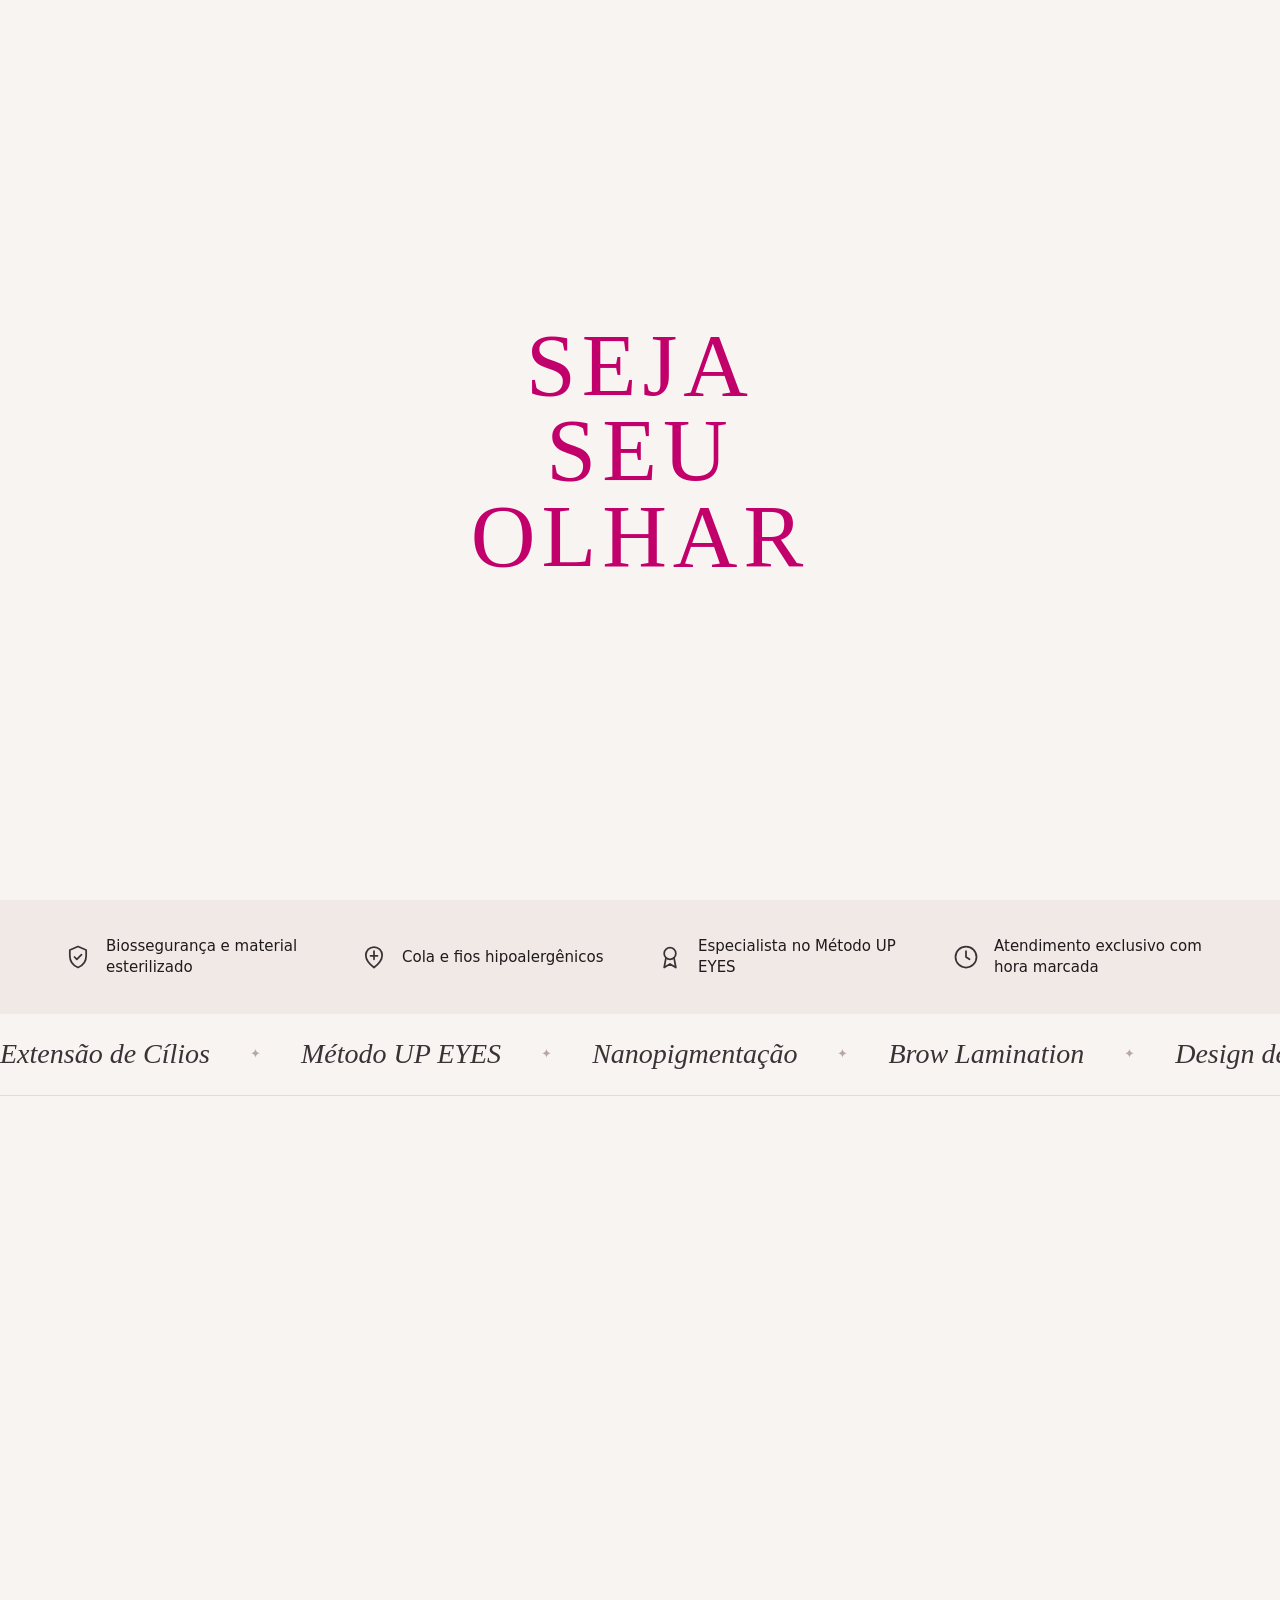
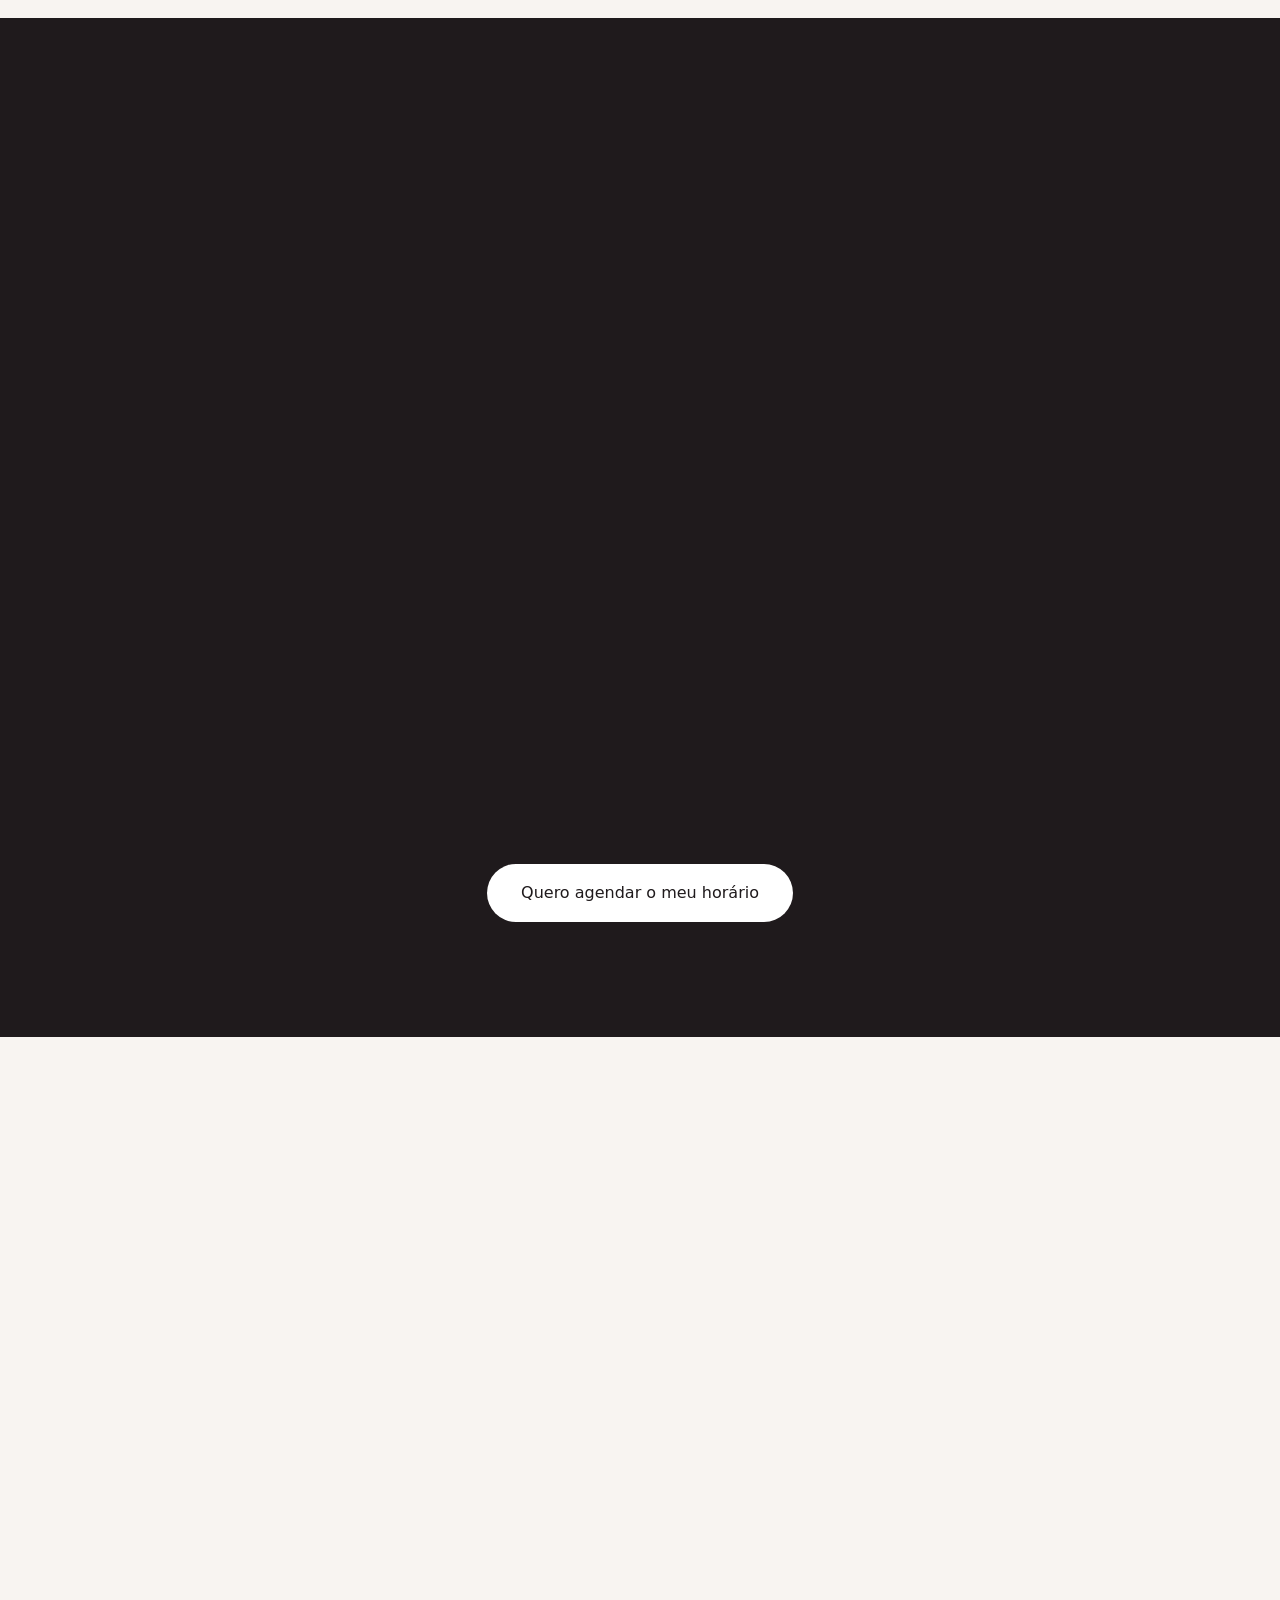
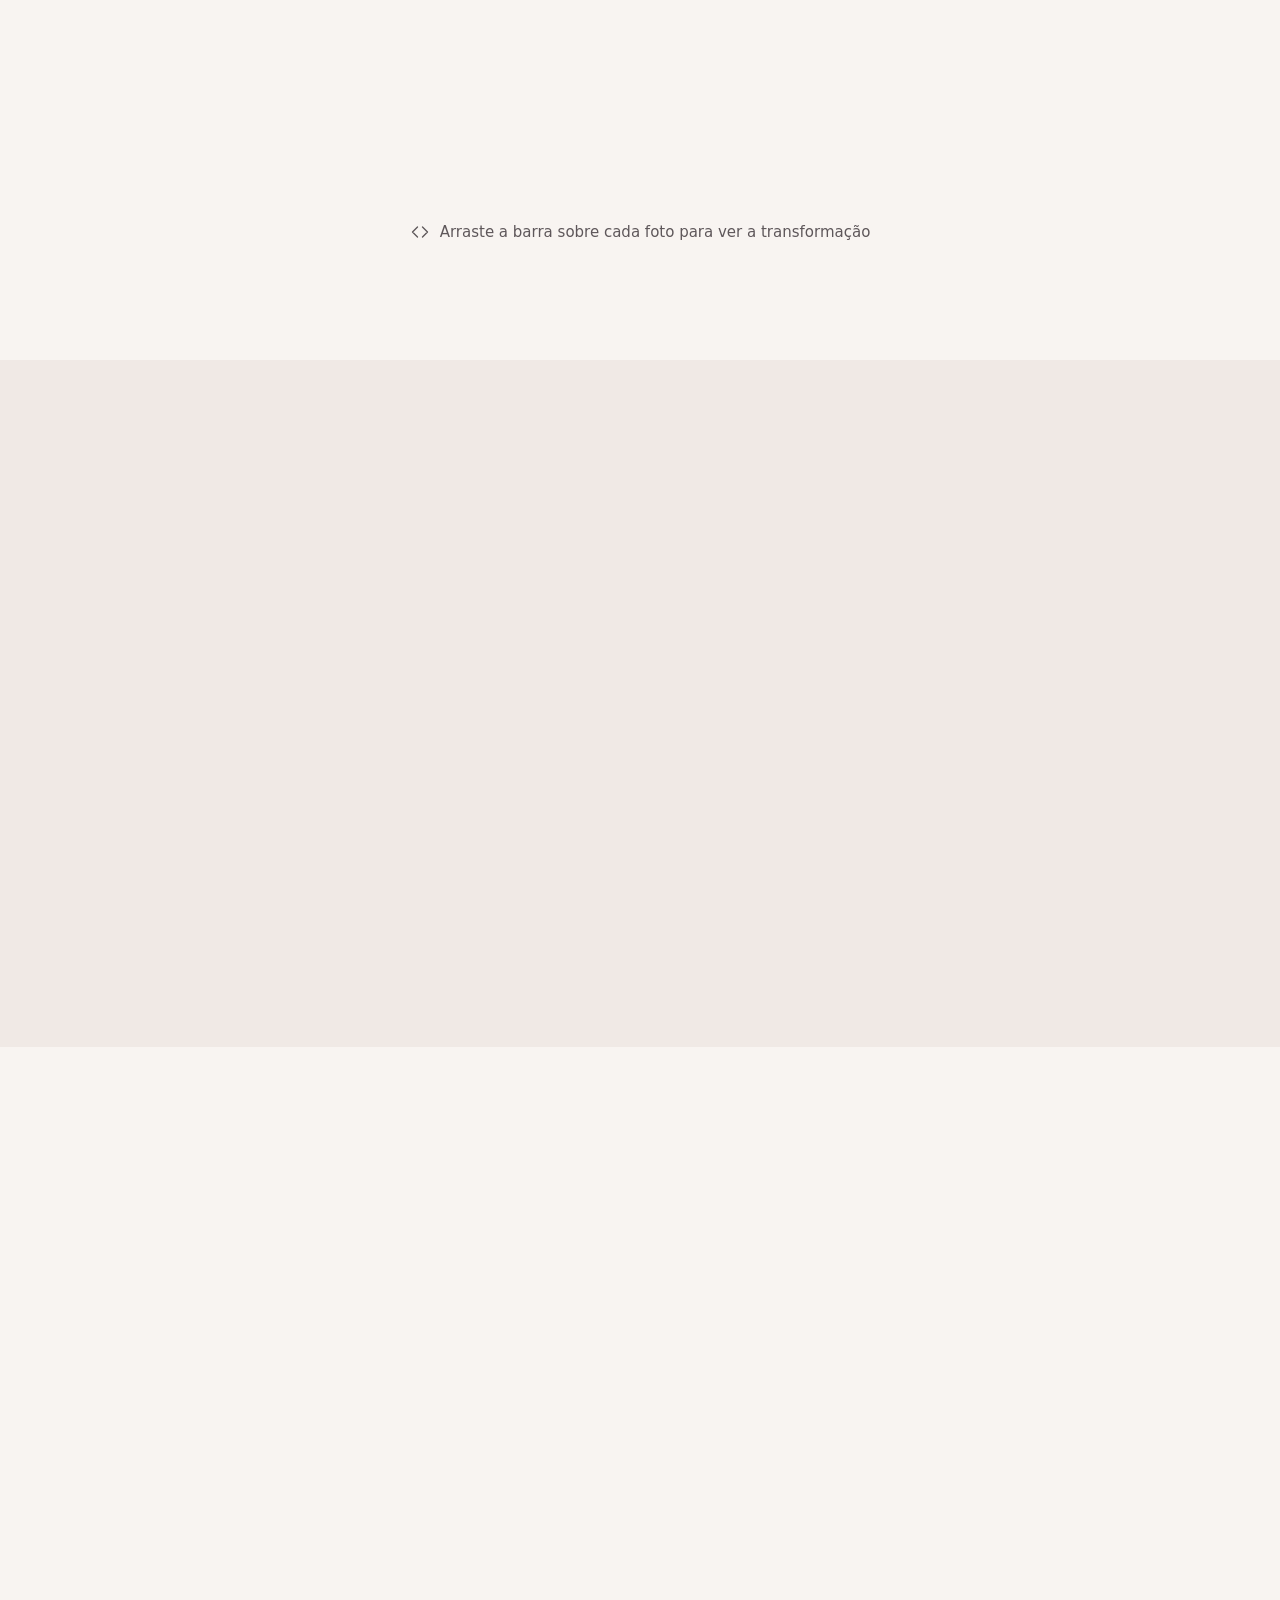
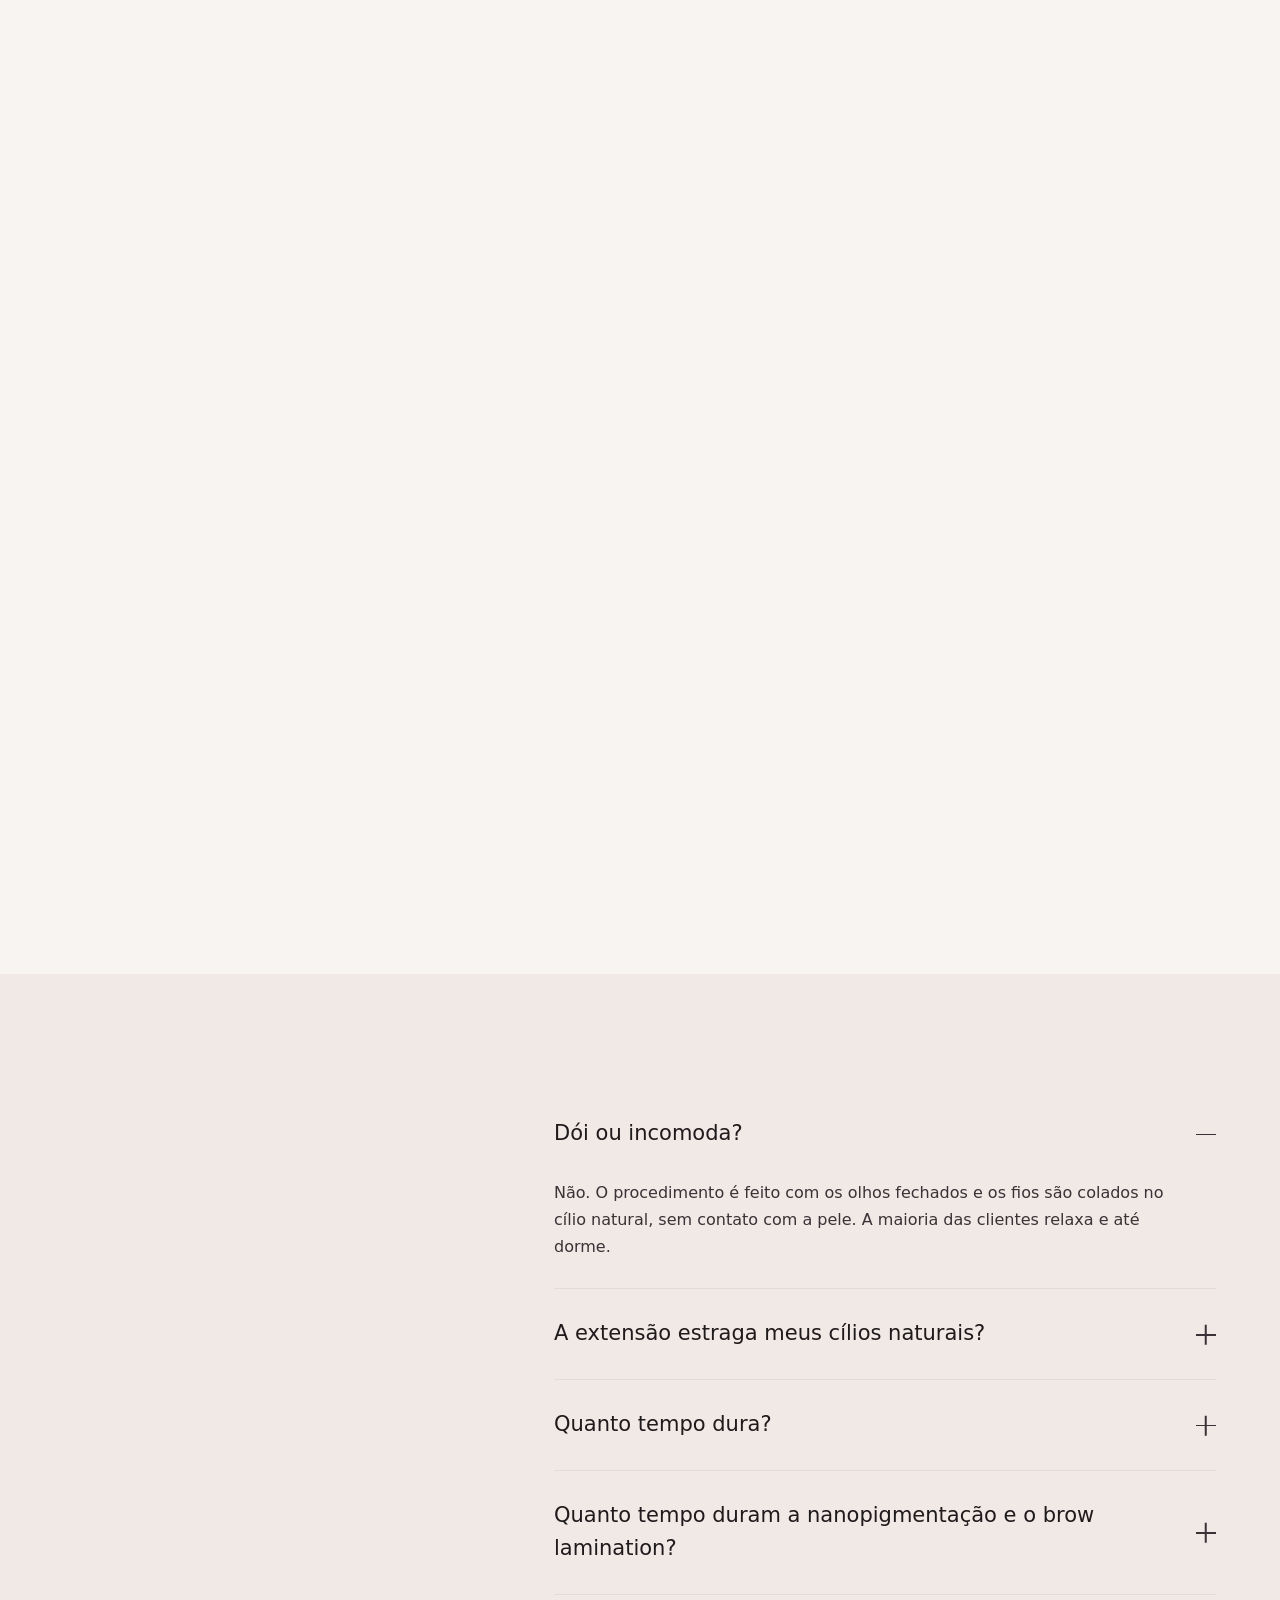
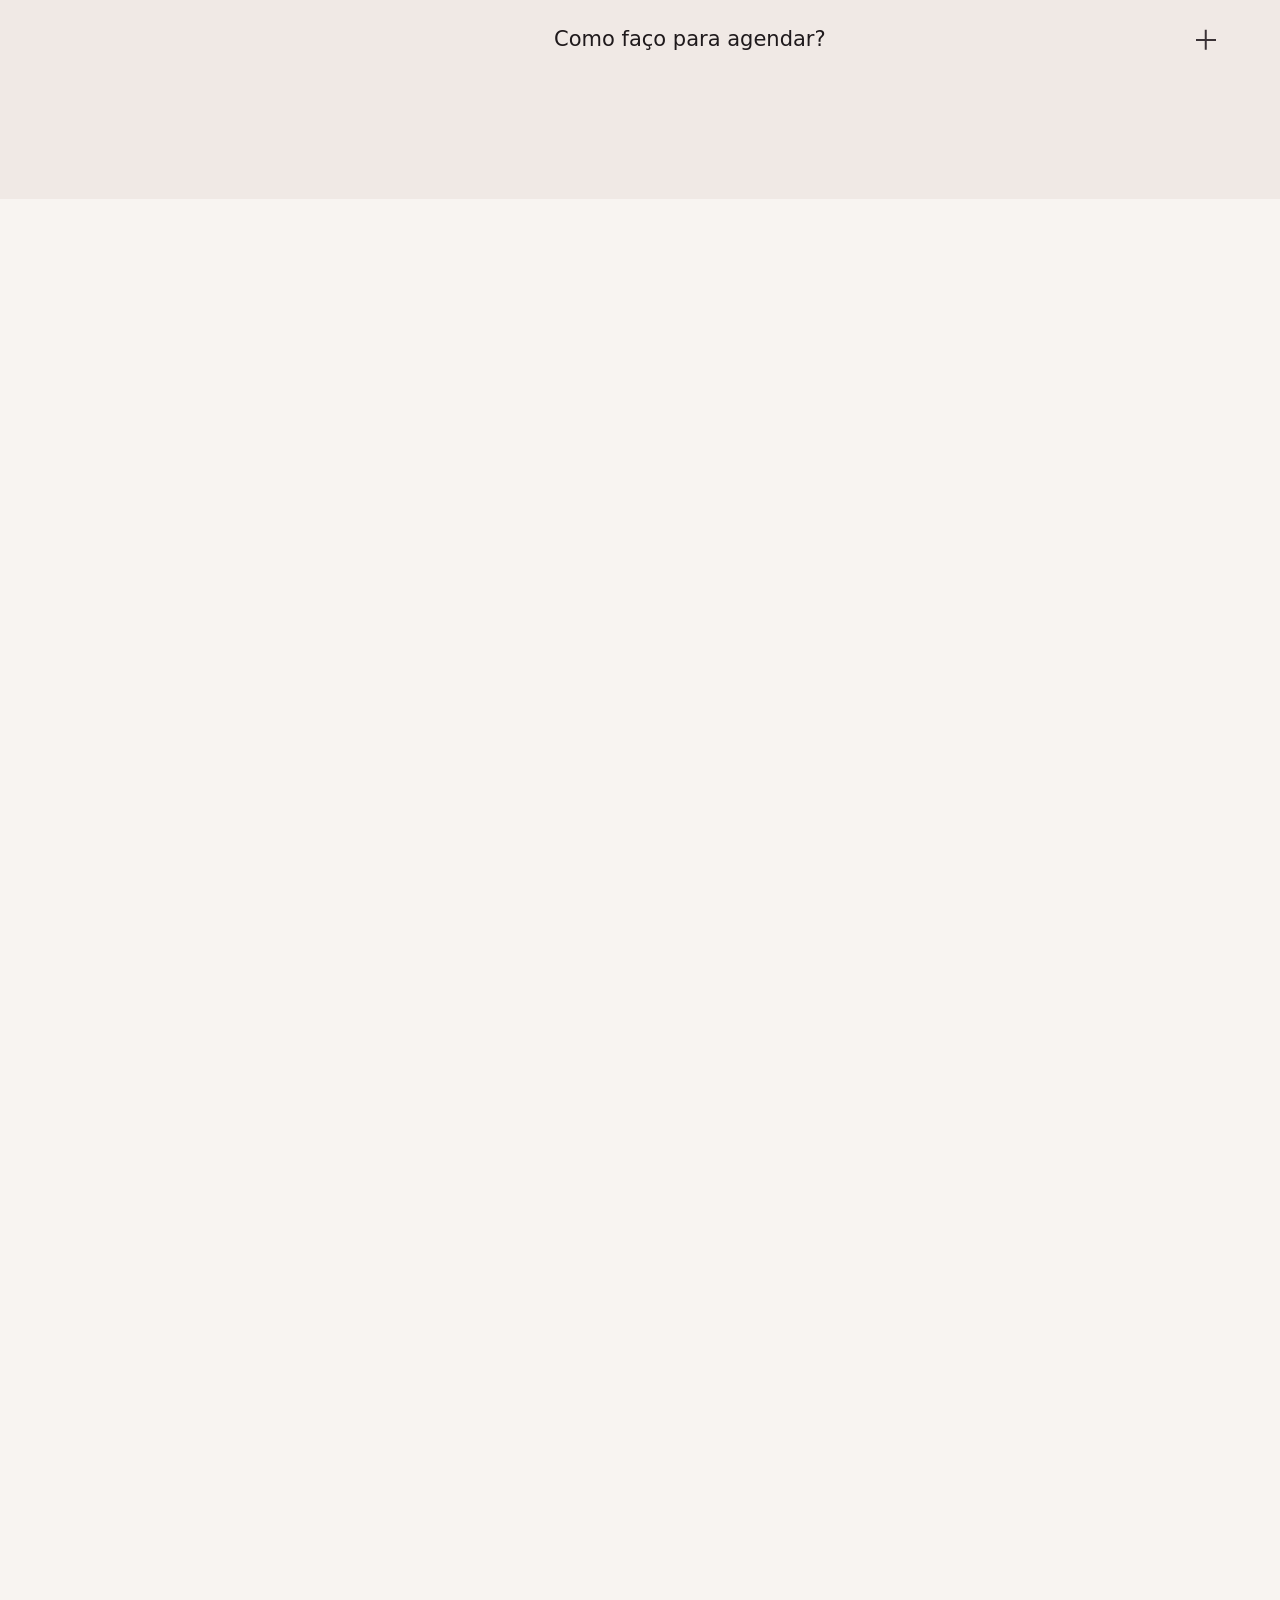
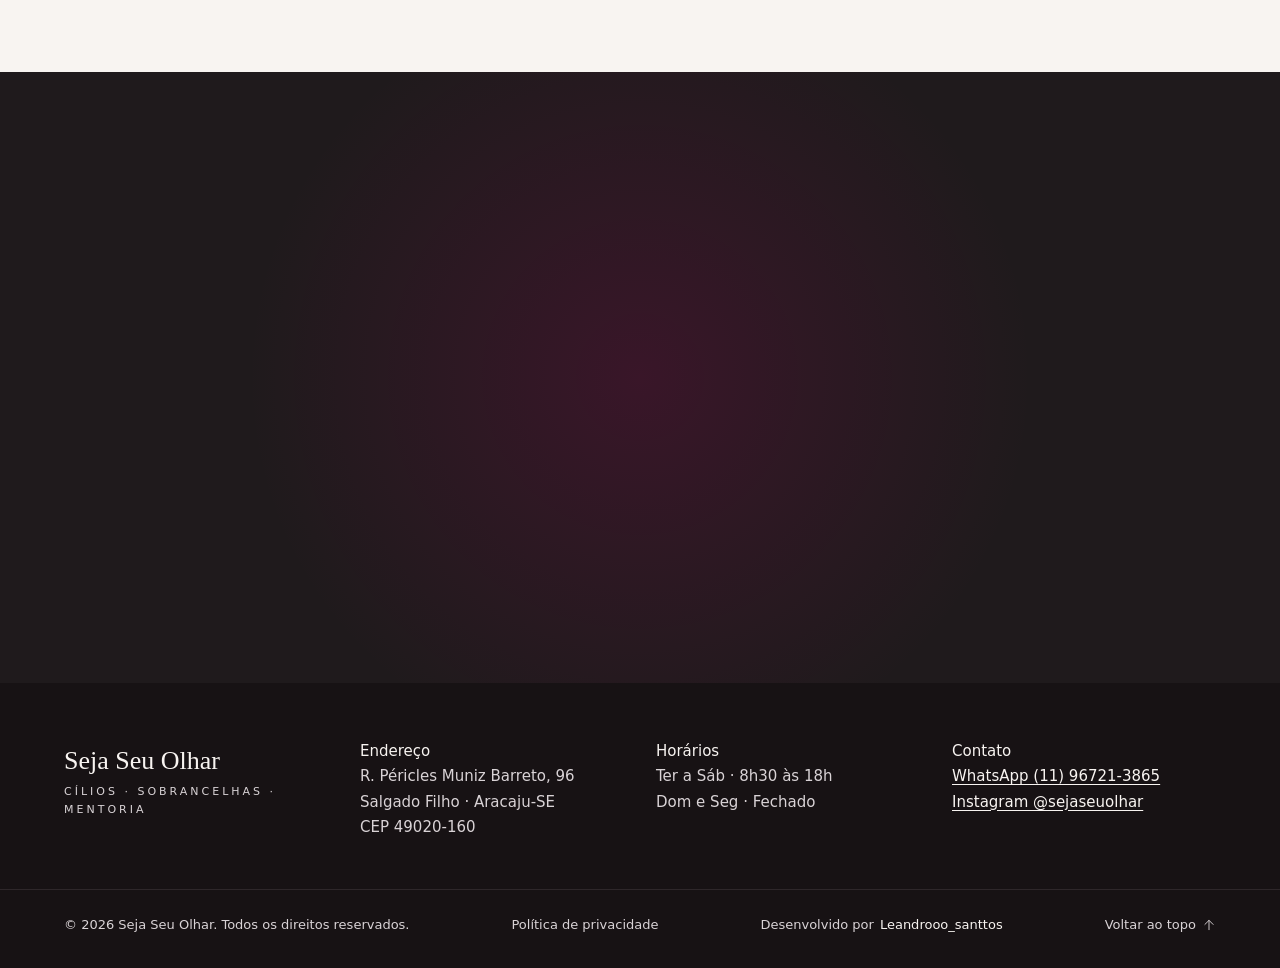
==== commit 01645318: "fix(404): corrige tamanho e cor do número na página de erro" ====
--- a/index.html
+++ b/index.html
@@ -35,7 +35,7 @@
   <link rel="preconnect" href="https://fonts.googleapis.com">
   <link rel="preconnect" href="https://fonts.gstatic.com" crossorigin>
   <link href="https://fonts.googleapis.com/css2?family=Cormorant+Garamond:ital,wght@0,400;0,500;1,400;1,500&family=Jost:wght@300;400;500;600&display=swap" rel="stylesheet">
-  <link rel="stylesheet" href="css/style.css?v=19">
+  <link rel="stylesheet" href="css/style.css?v=20">
 
   <!-- Dados para o Google (aparece melhor nas buscas) -->
   <script type="application/ld+json">
--- a/css/style.css
+++ b/css/style.css
@@ -851,5 +851,5 @@
 .legal strong { font-weight: 500; color: var(--texto); }
 .legal-cta { margin-top: 48px; }
 .not-found { min-height: 100vh; min-height: 100svh; display: flex; align-items: center; }
-.not-found-code { font-family: var(--serif); font-size: clamp(72px, 14vw, 140px); line-height: 1; color: var(--rosa); margin-bottom: 8px; }
+.legal .not-found-code { font-family: var(--serif); font-size: clamp(72px, 14vw, 140px); line-height: 1; color: var(--rosa); margin-bottom: 8px; }
 .not-found .legal-title { margin-bottom: 20px; }
